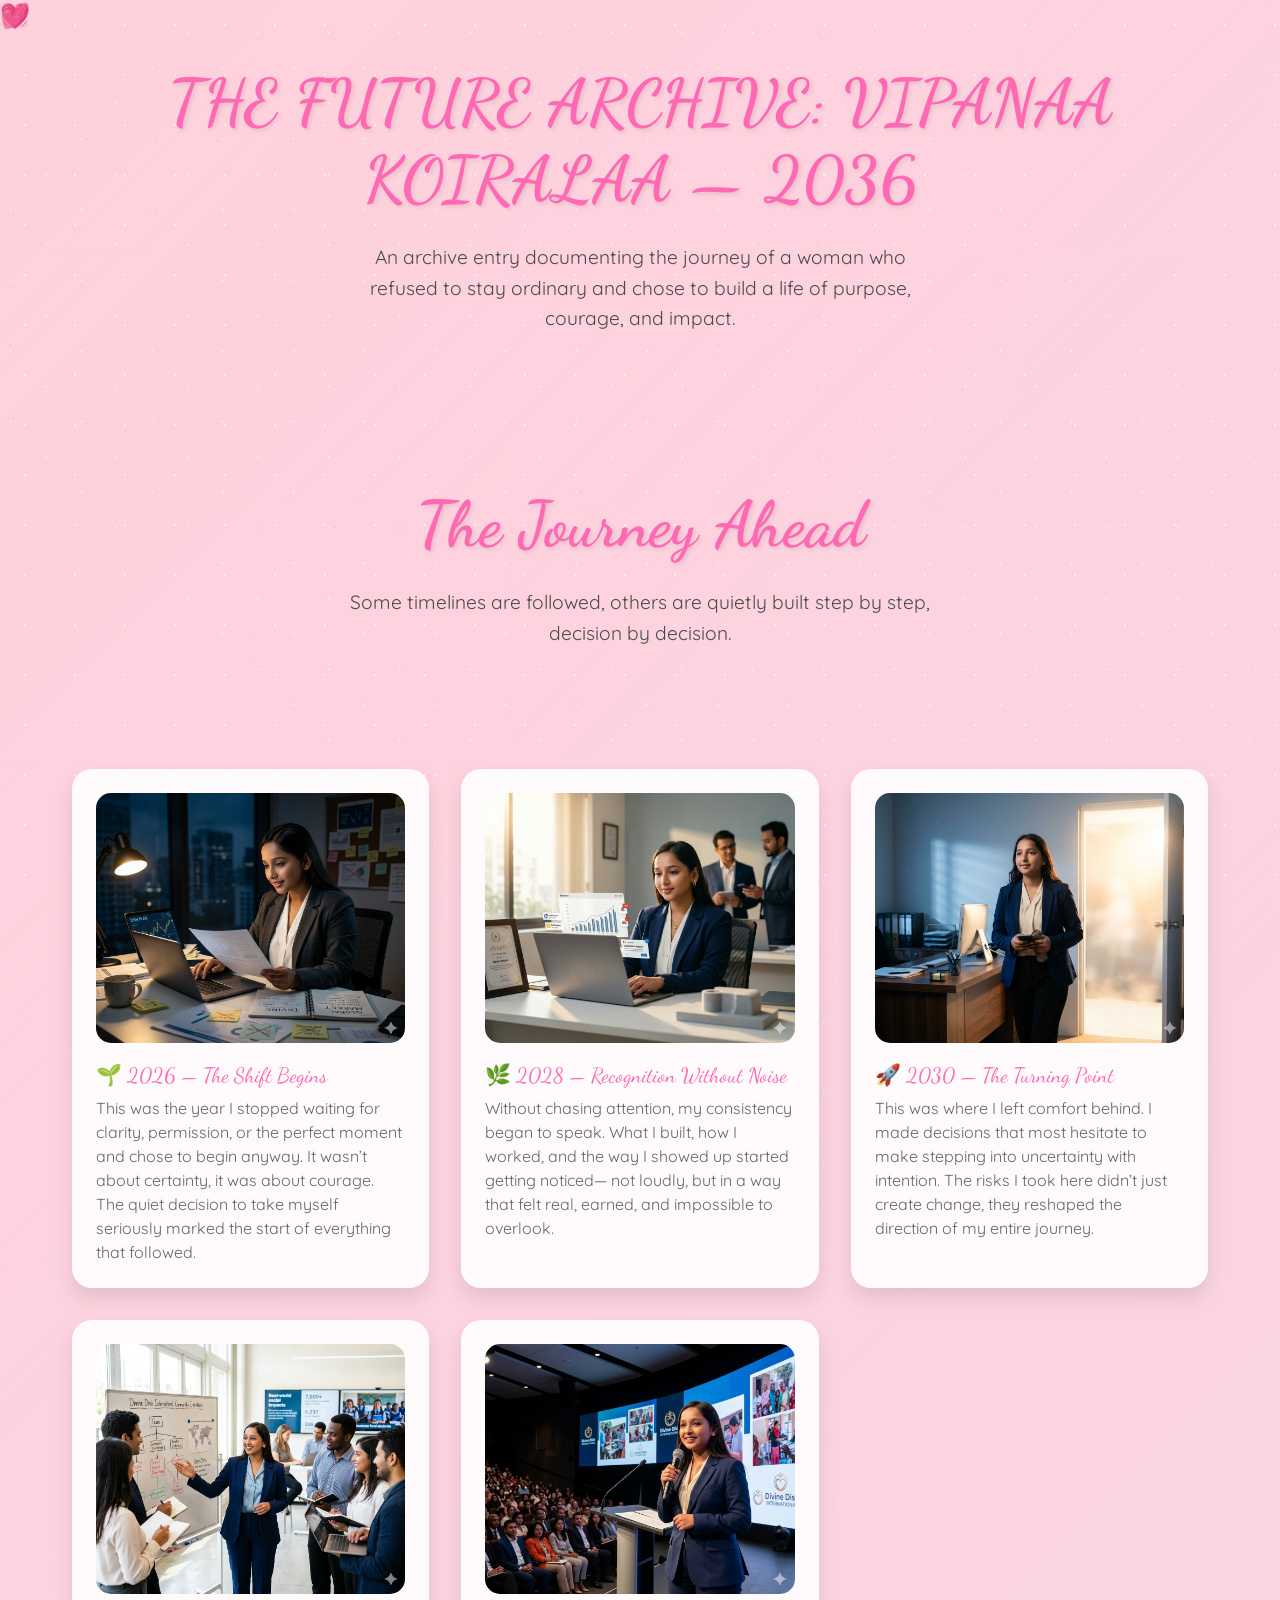
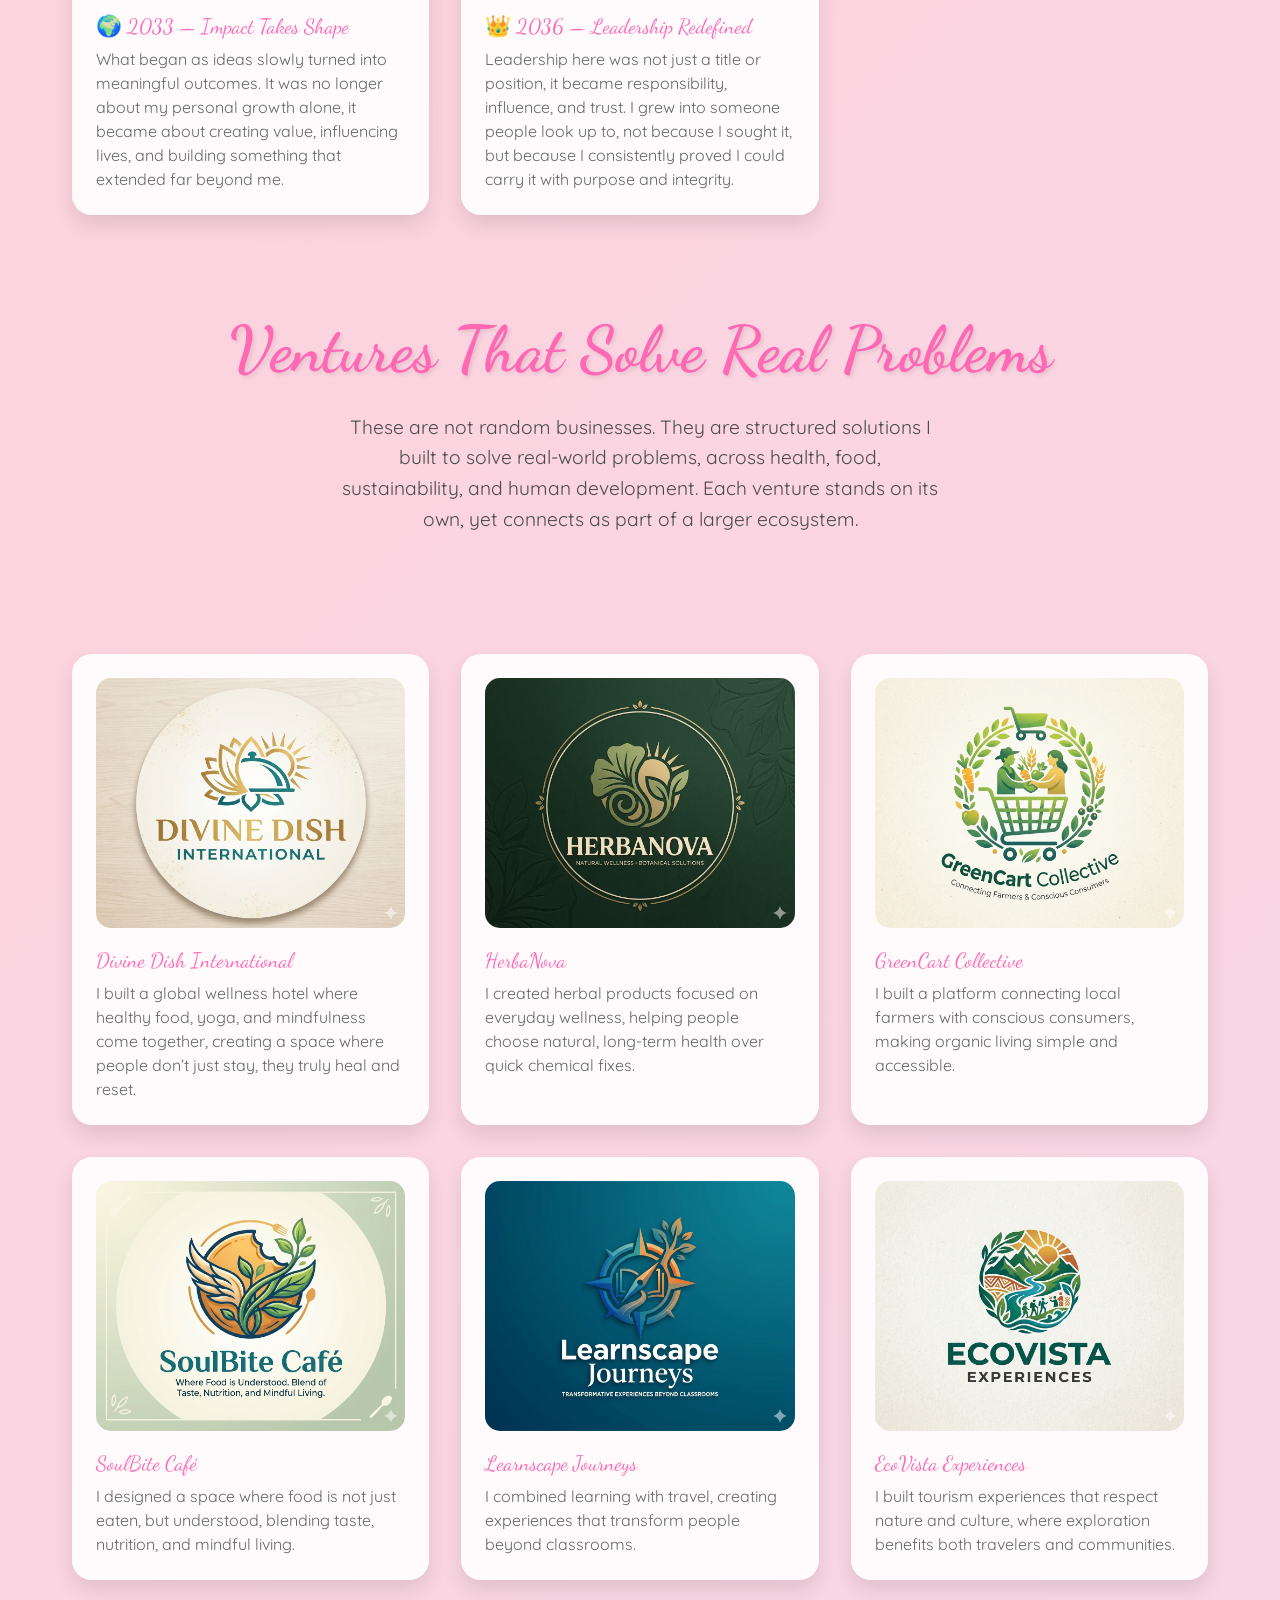
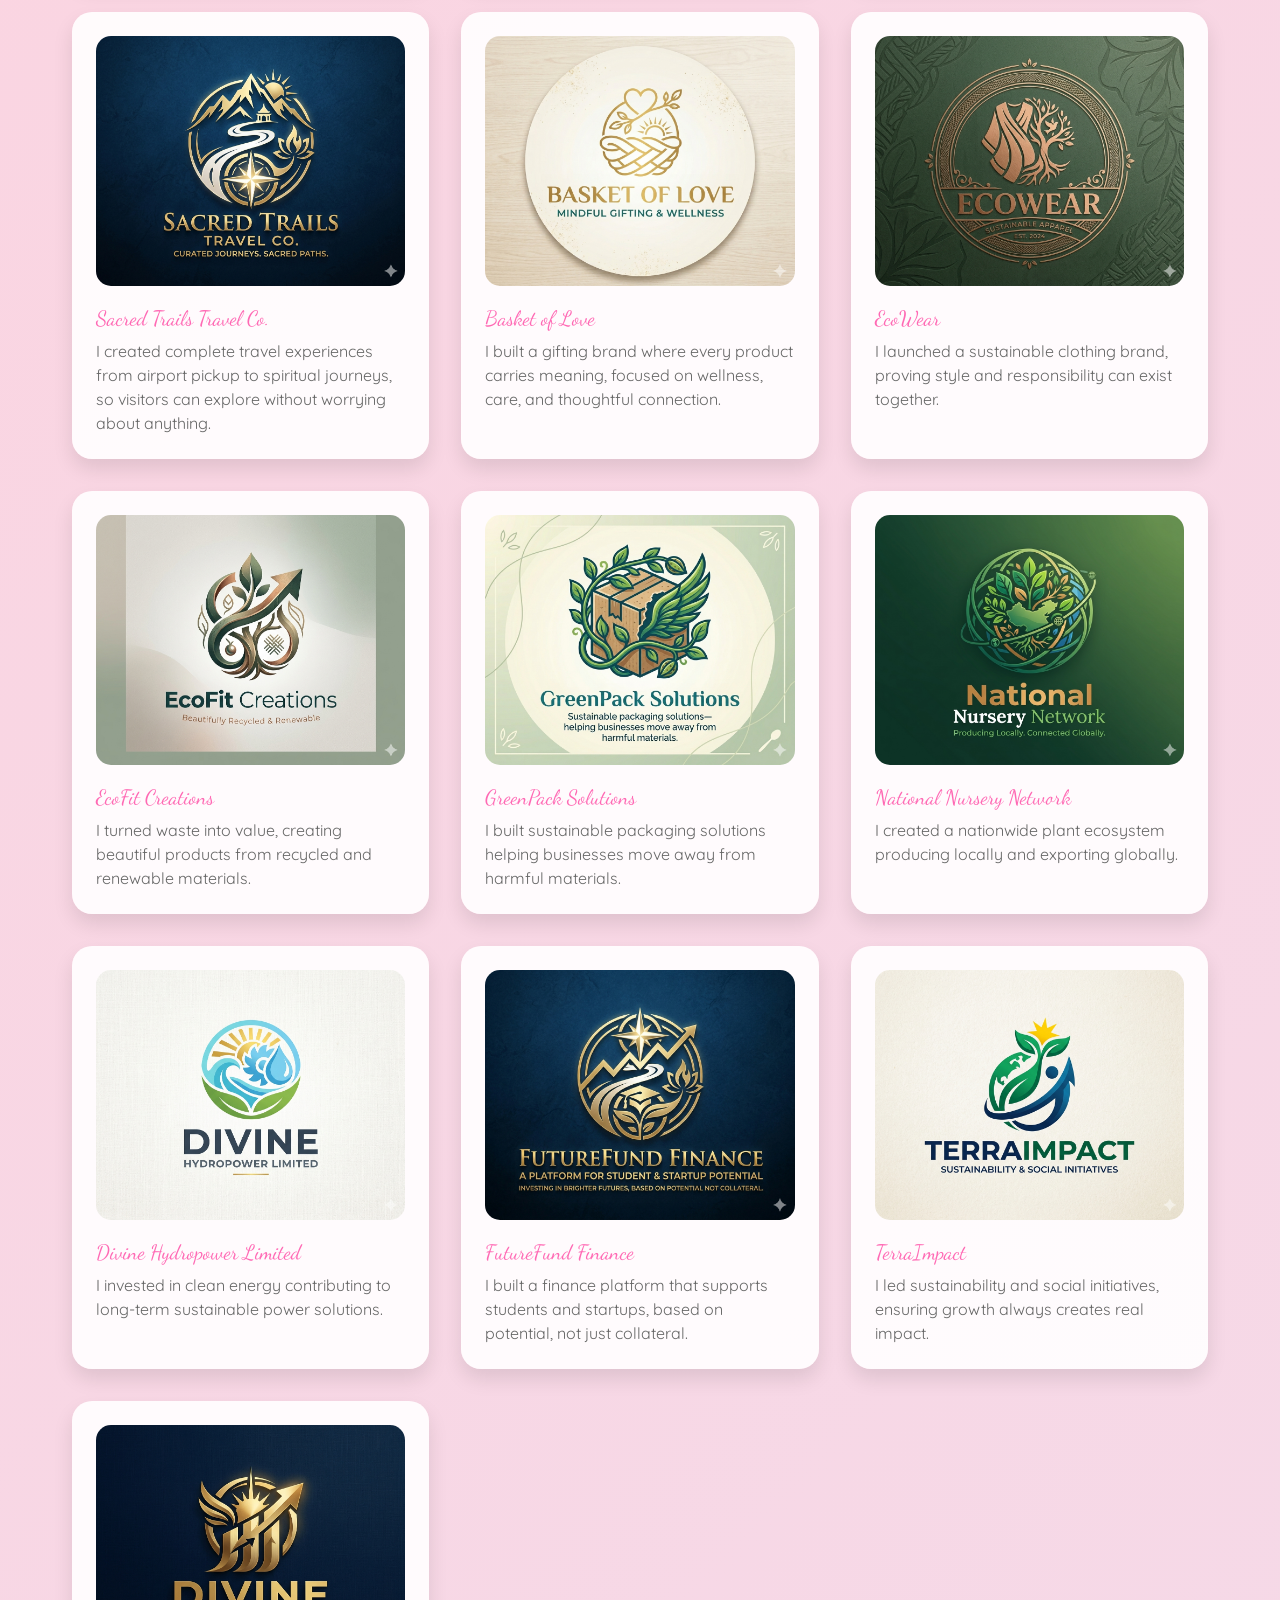
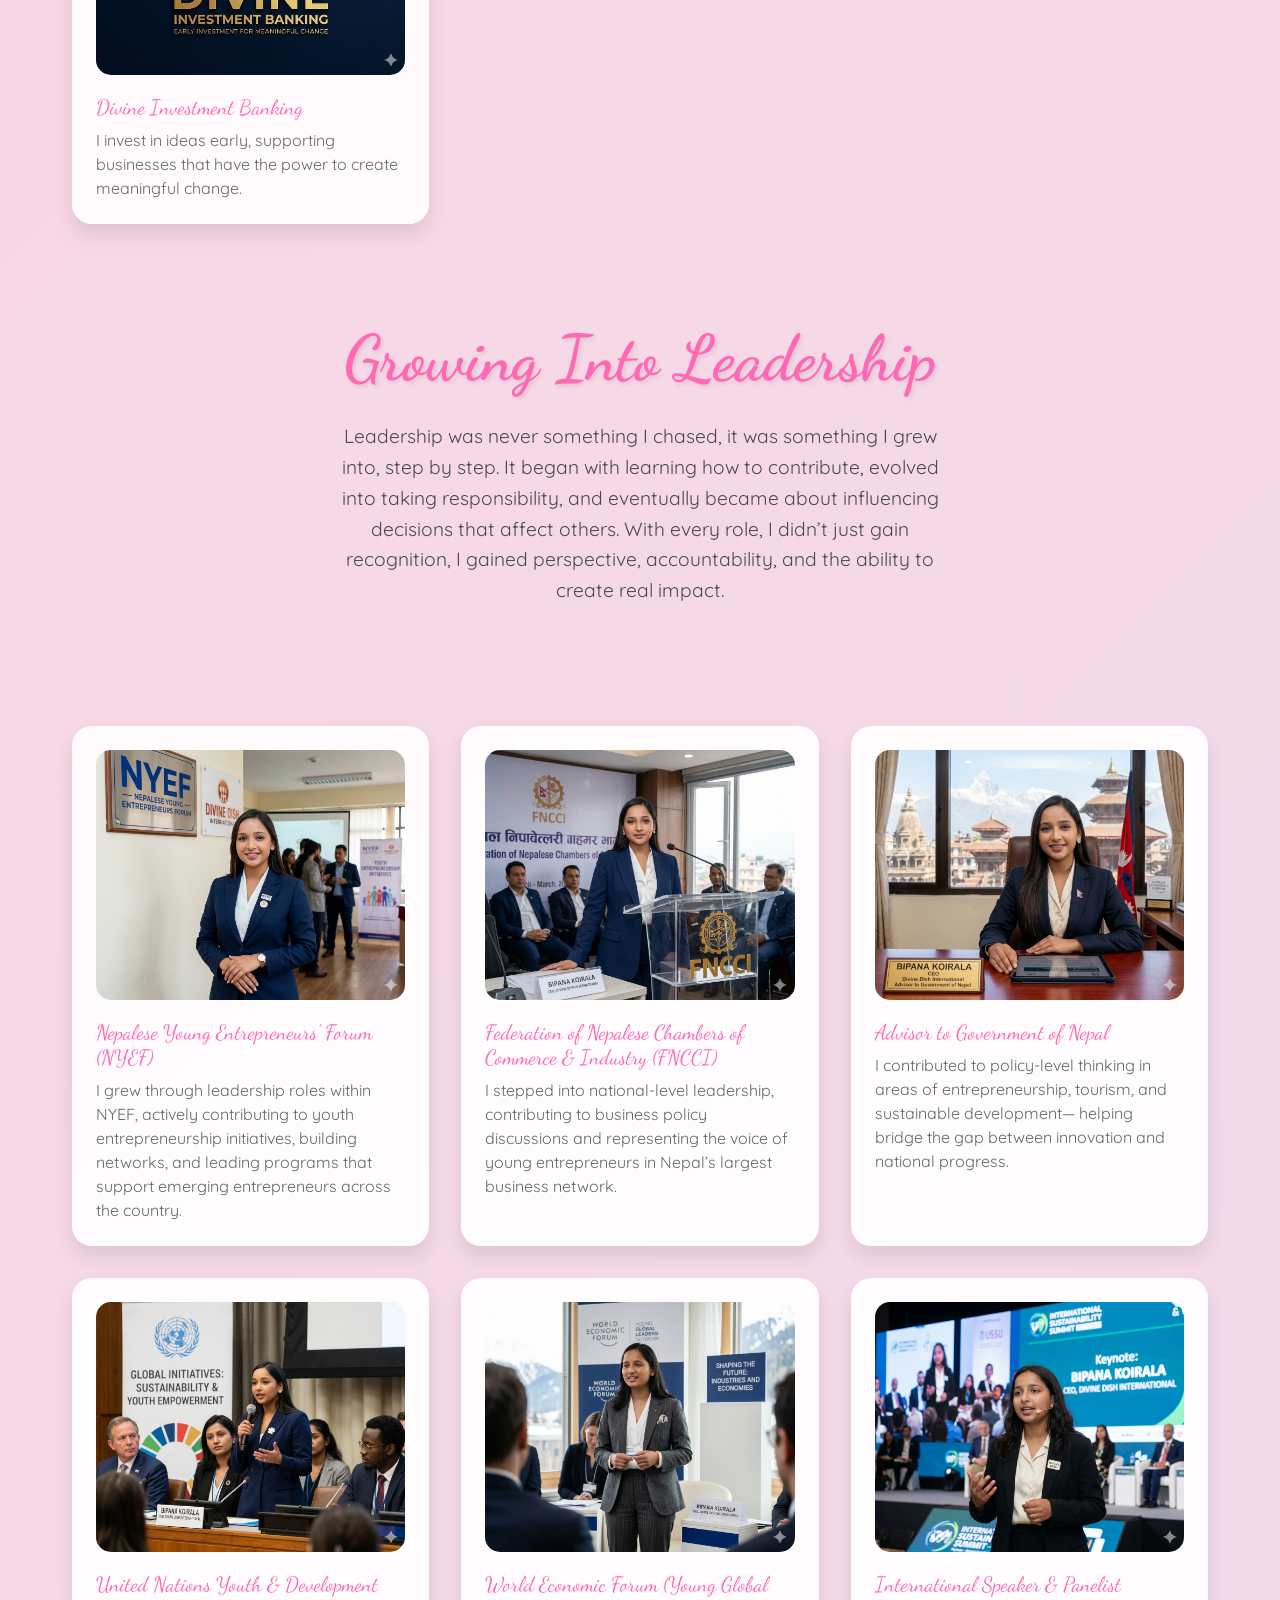
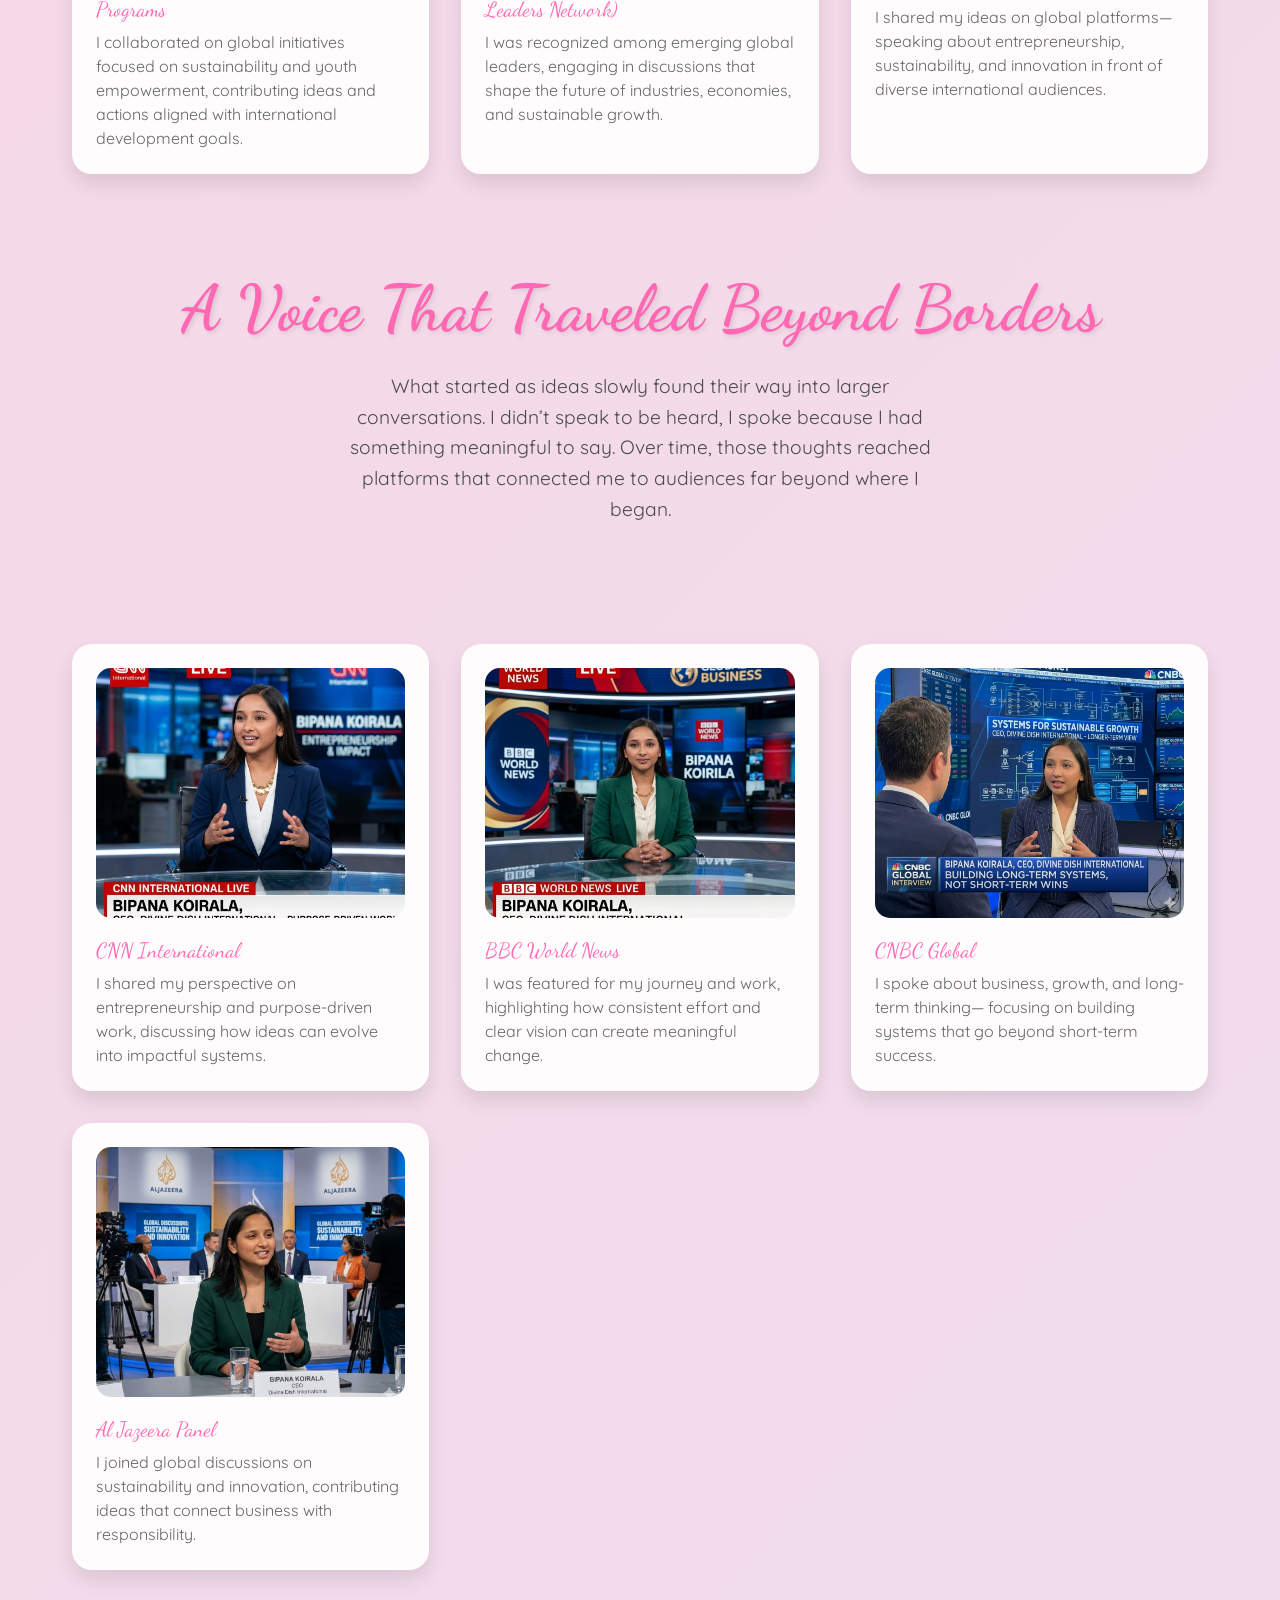
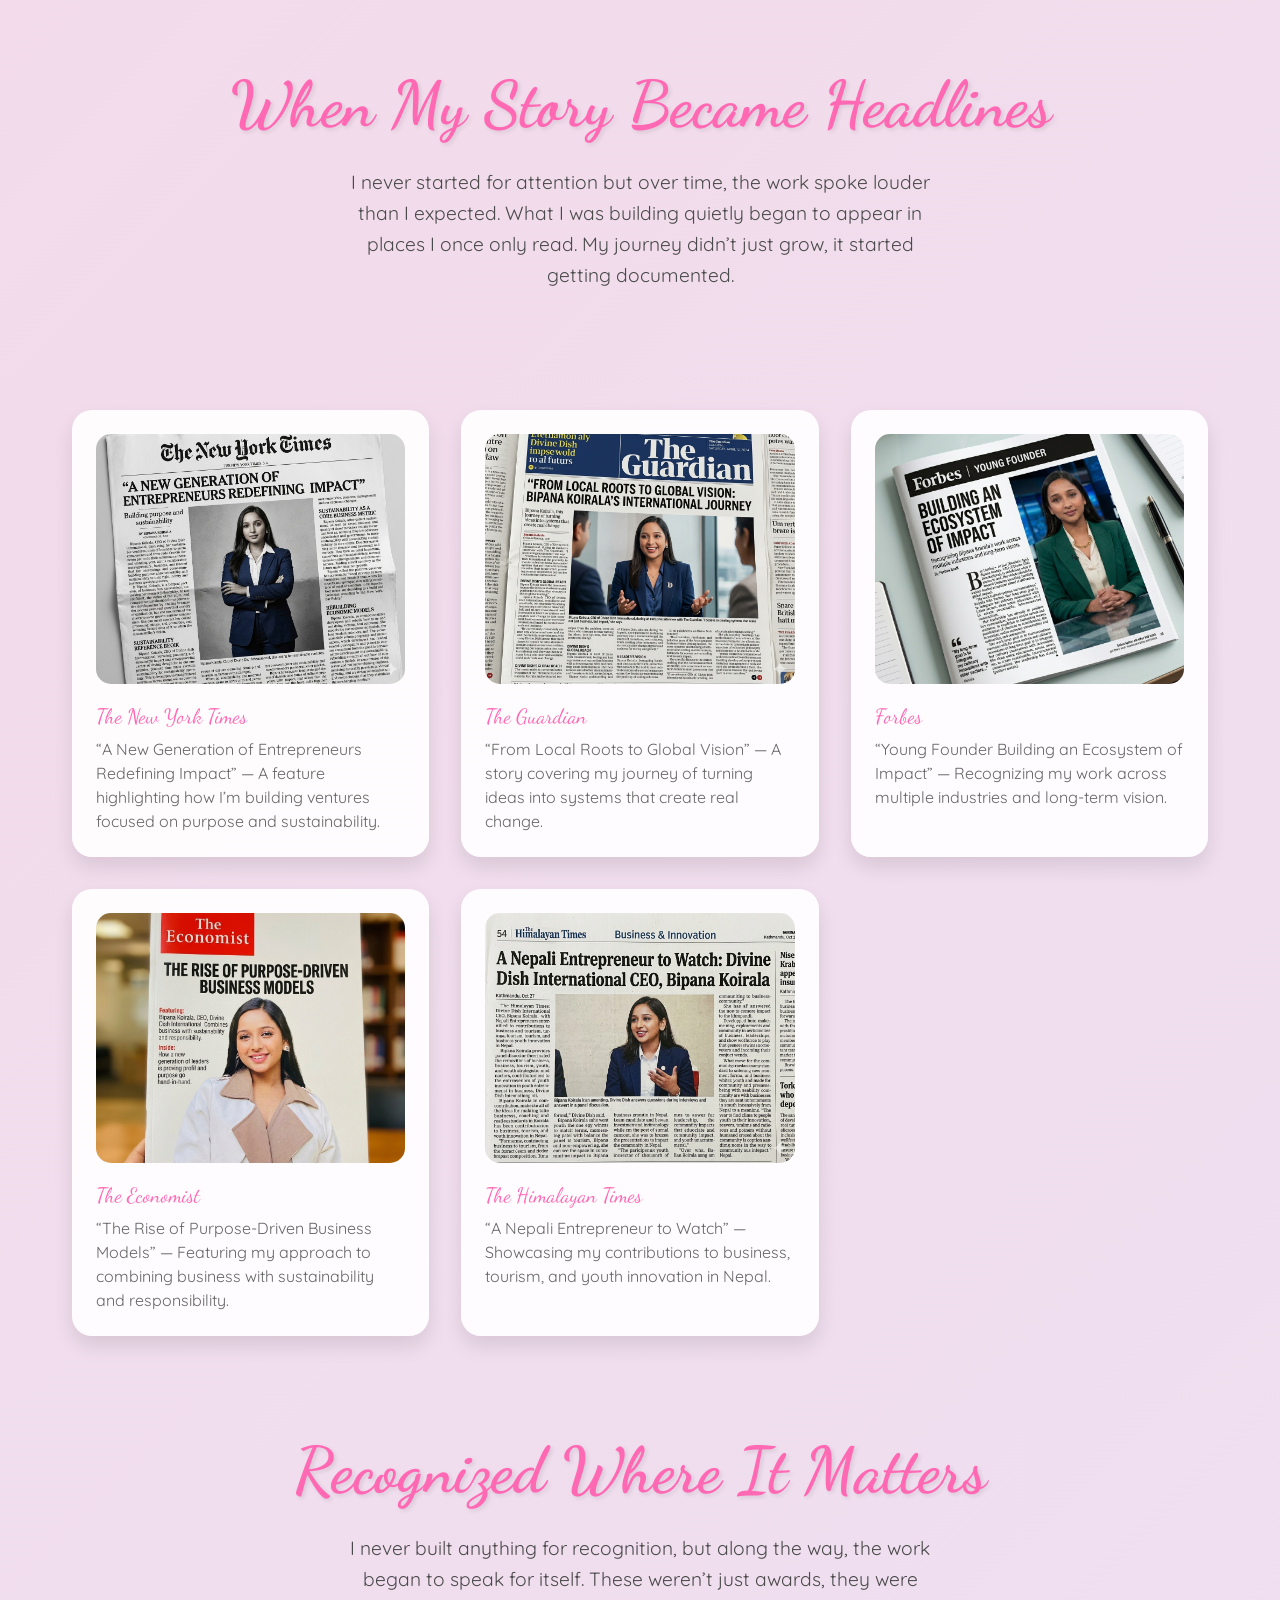
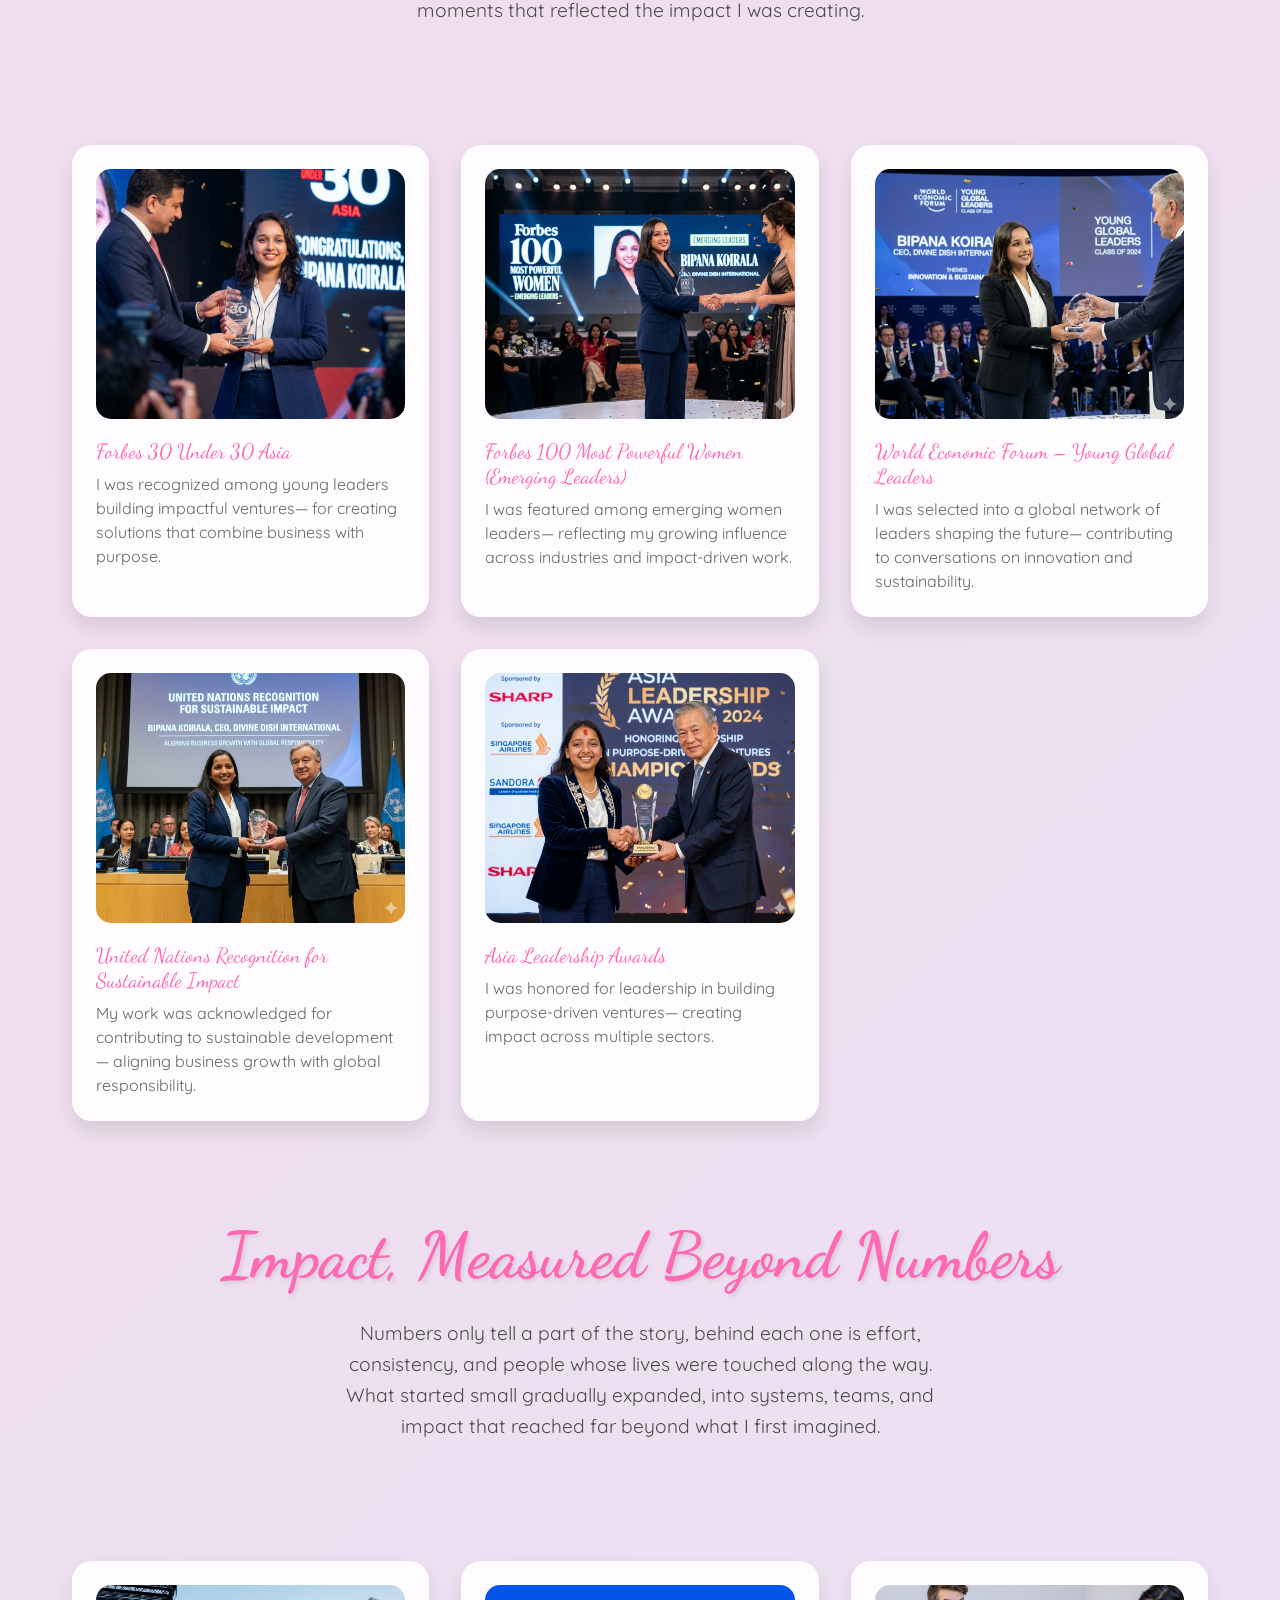
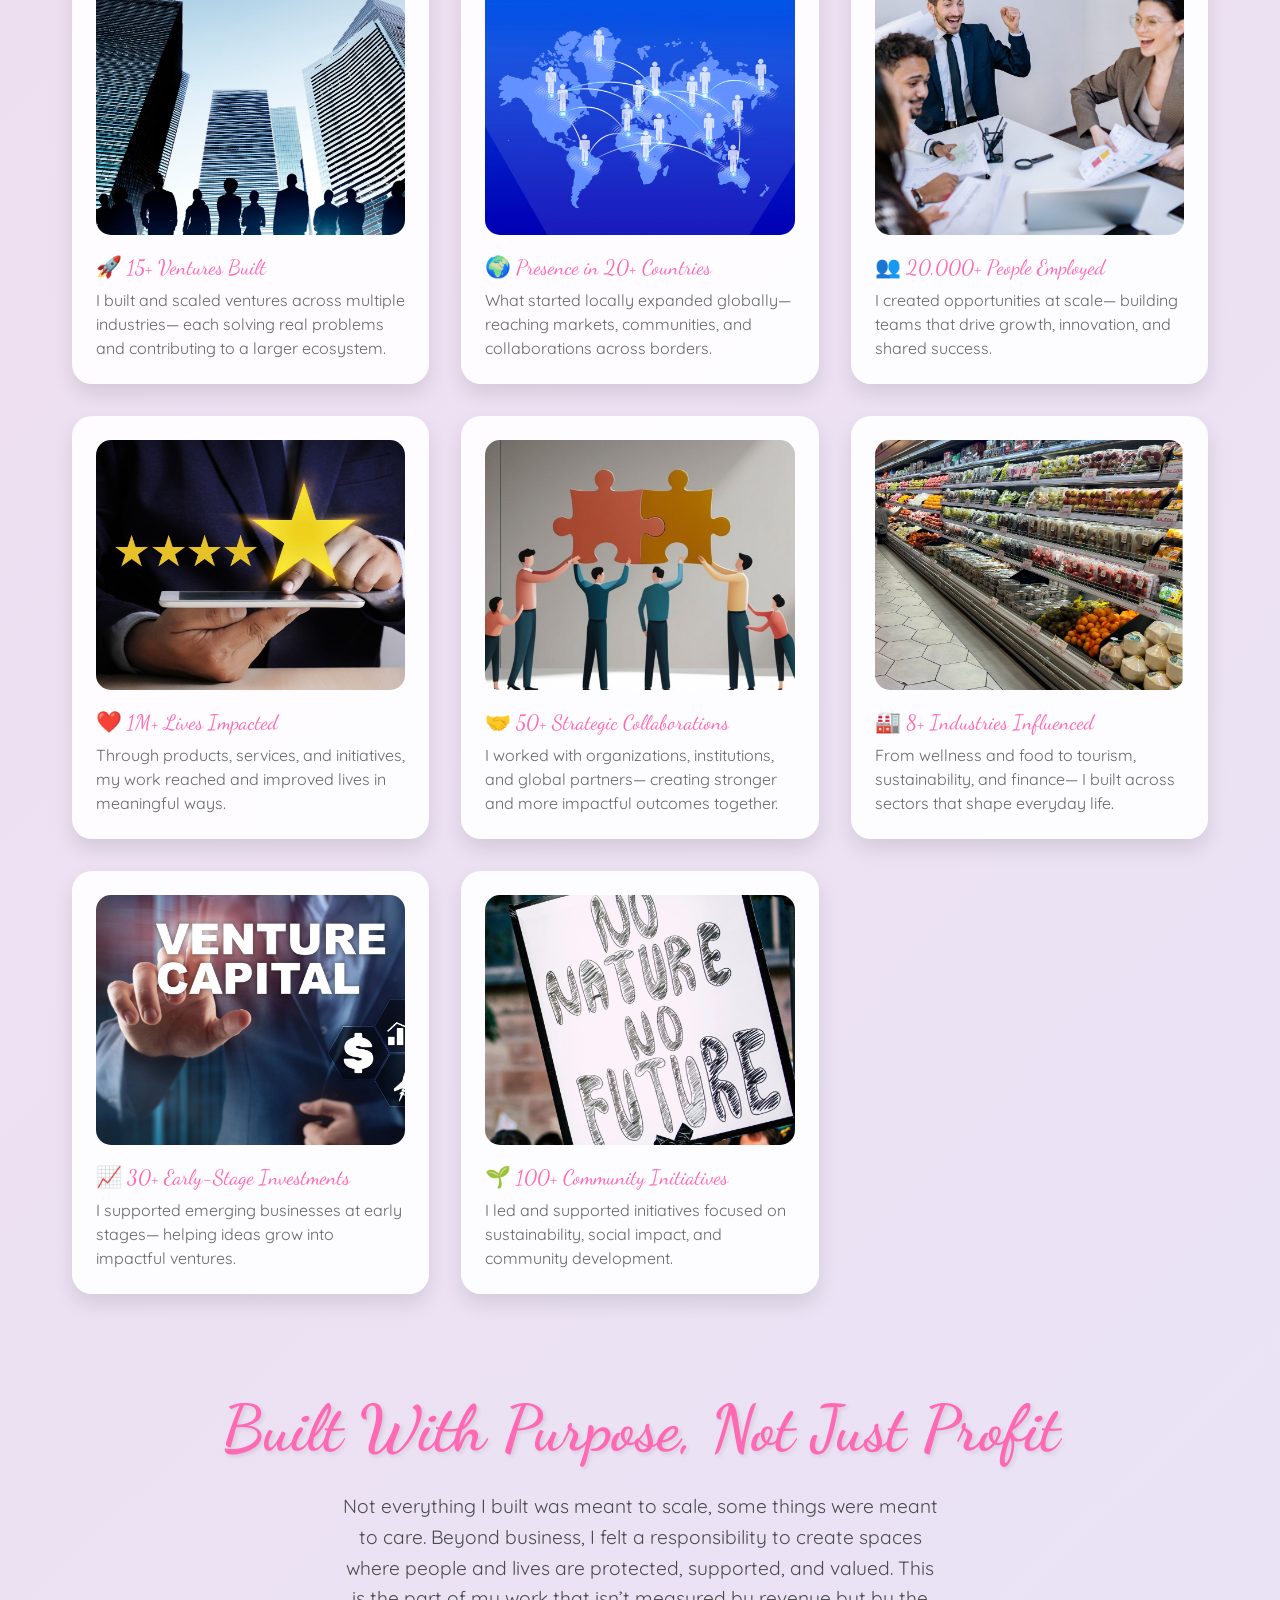
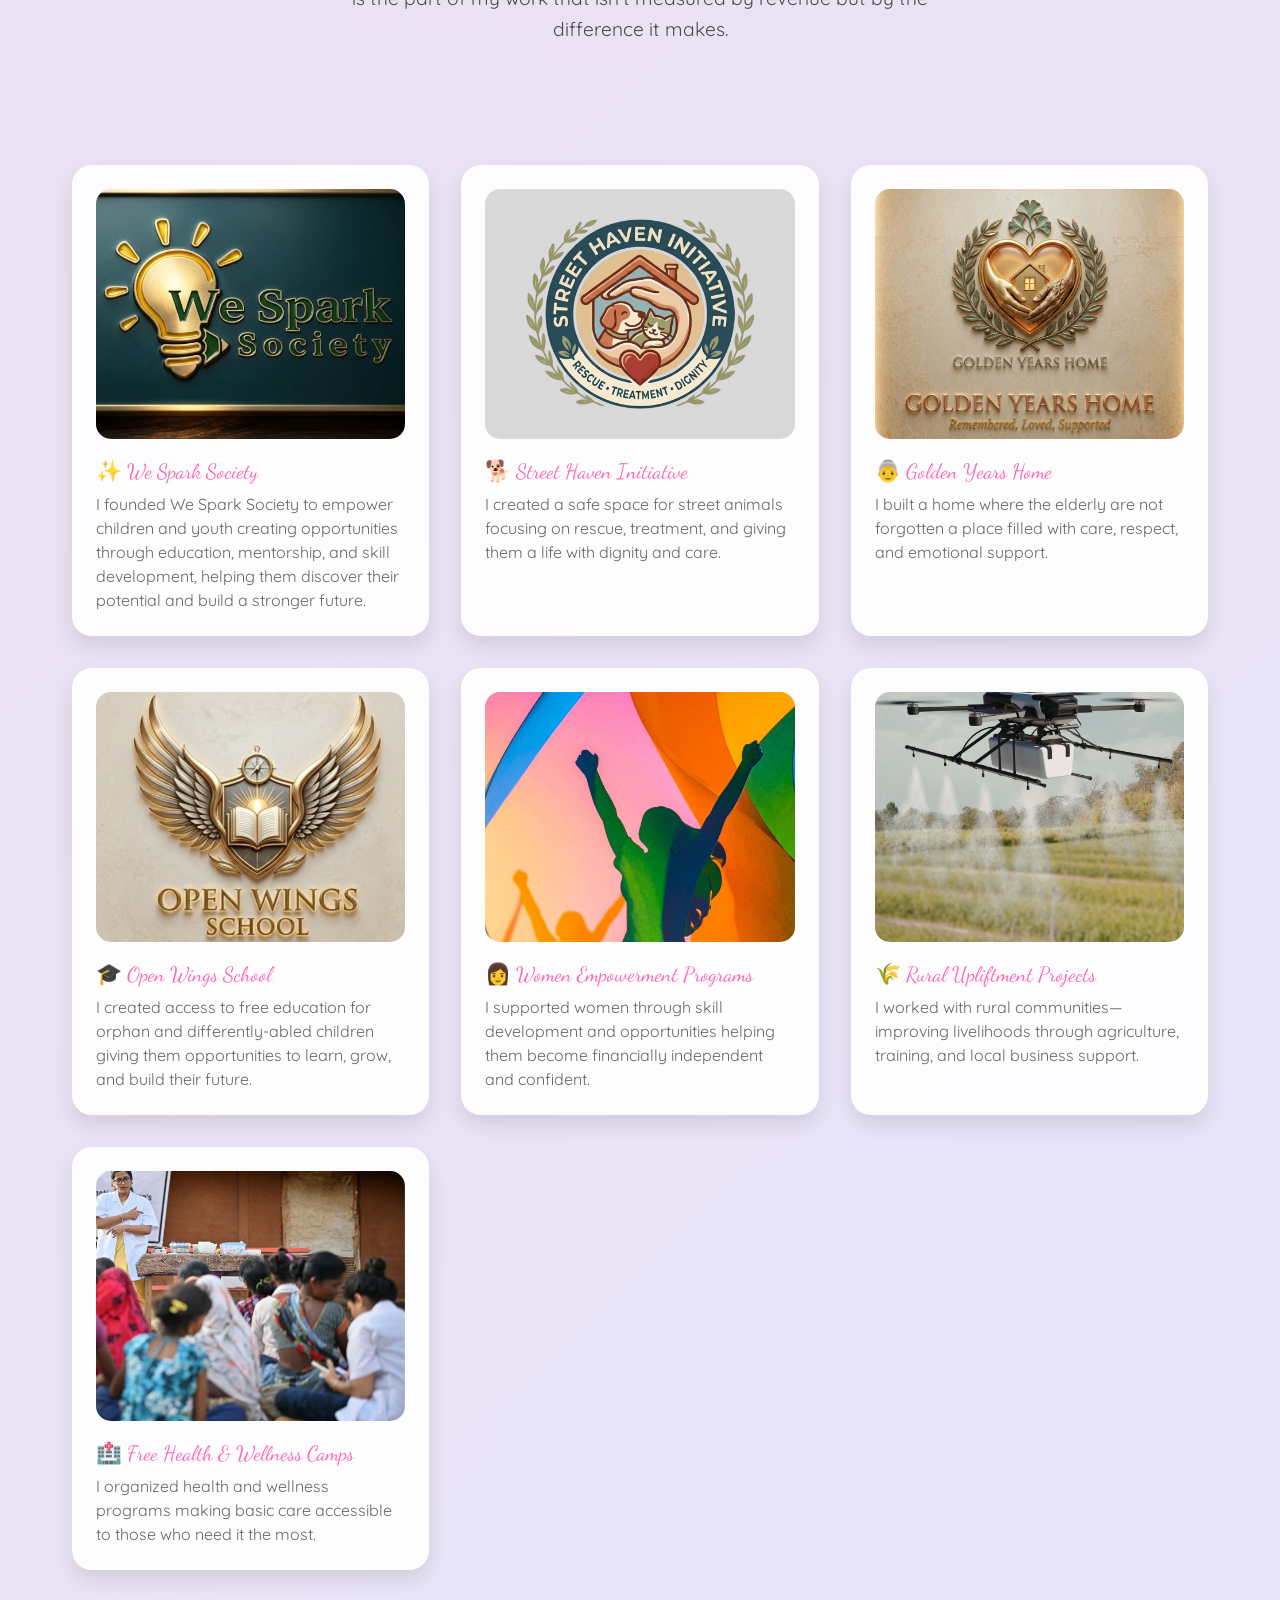
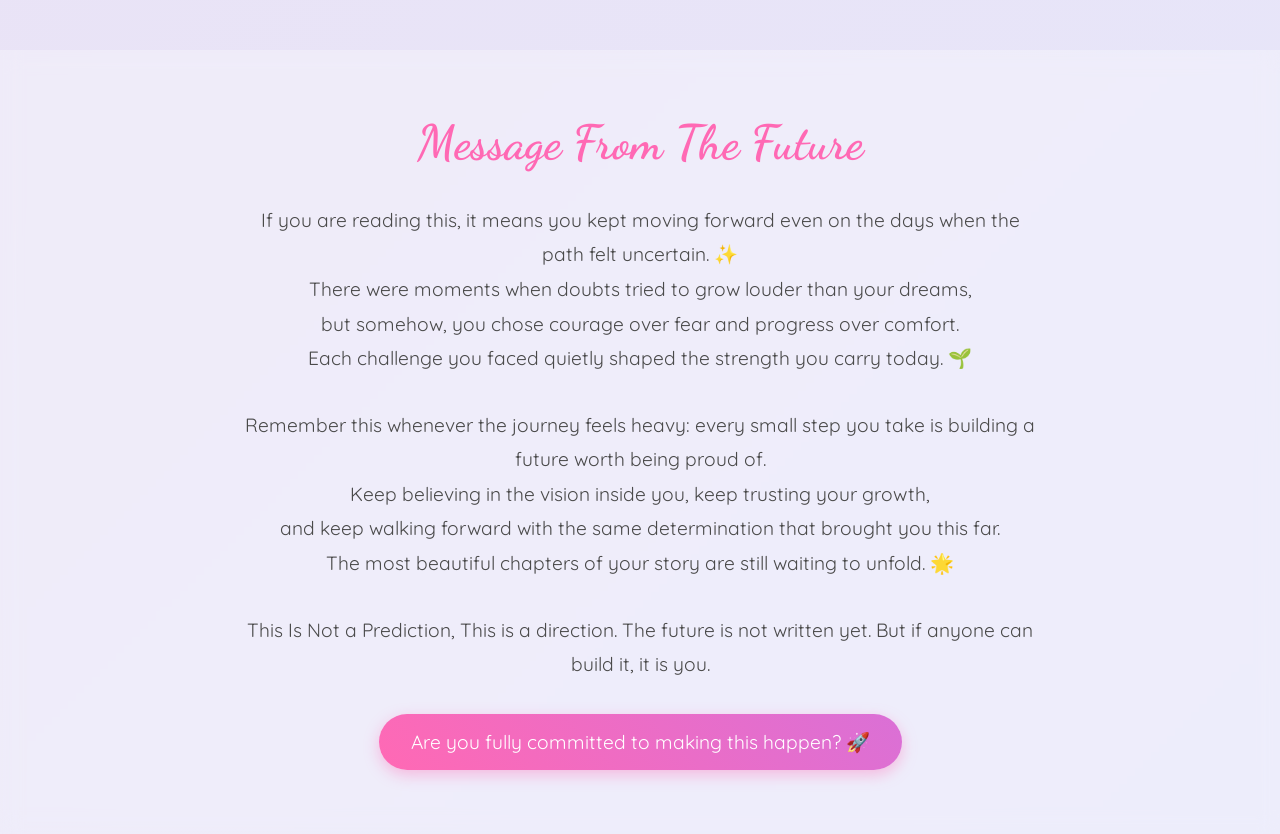
==== future.html @ 4fe8202c "Add files via upload" ====
<!DOCTYPE html>
<html lang="en">

<head>
    <meta charset="UTF-8">
    <meta name="viewport" content="width=device-width, initial-scale=1.0">
    <title>Our Beautiful Memories ✨</title>
    <style>
        @import url('https://fonts.googleapis.com/css2?family=Dancing+Script:wght@700&family=Quicksand:wght@300;400;500;600&display=swap');

        * {
            margin: 0;
            padding: 0;
            box-sizing: border-box;
        }

        body {
            min-height: 100vh;
            background: linear-gradient(135deg,
                    #ffd1dc 0%,
                    #e6e6fa 25%,
                    #ffefd5 50%,
                    #e6e6fa 75%,
                    #ffd1dc 100%);
            background-size: 400% 400%;
            animation: gradientFlow 15s ease infinite;
            font-family: 'Quicksand', sans-serif;
            overflow-x: hidden;
            color: #4a4a4a;
        }

        @keyframes gradientFlow {
            0% {
                background-position: 0% 50%;
            }

            50% {
                background-position: 100% 50%;
            }

            100% {
                background-position: 0% 50%;
            }
        }

        /* Enhanced Sparkle Effect */
        .magic-sparkles {
            position: fixed;
            top: 0;
            left: 0;
            width: 100%;
            height: 100%;
            pointer-events: none;
            z-index: 1;
        }

        .sparkle {
            position: absolute;
            width: 6px;
            height: 6px;
            border-radius: 50%;
            background-color: white;
            animation: twinkle var(--duration, 4s) ease-in-out infinite;
            opacity: 0;
        }

        @keyframes twinkle {

            0%,
            100% {
                opacity: 0;
                transform: scale(0.5);
            }

            50% {
                opacity: 0.8;
                transform: scale(1);
            }
        }

        /* Generate 50 sparkles with different positions and animations */
        .magic-sparkles::before,
        .magic-sparkles::after {
            content: '';
            position: absolute;
            width: 100%;
            height: 100%;
            background-image: radial-gradient(circle, white 1px, transparent 1px);
            background-size: 50px 50px;
            animation: sparkleLayer 8s linear infinite;
            opacity: 0.5;
        }

        .magic-sparkles::after {
            animation-delay: -4s;
            transform: rotate(45deg);
        }

        @keyframes sparkleLayer {
            0% {
                transform: translateY(0);
            }

            100% {
                transform: translateY(-50px);
            }
        }

        /* Floating Hearts */
        .floating-hearts {
            position: fixed;
            width: 100%;
            height: 100%;
            pointer-events: none;
            z-index: 2;
        }

        .heart {
            position: absolute;
            font-size: 1.5rem;
            color: rgba(255, 105, 180, 0.6);
            animation: floatHeart var(--float-duration, 6s) ease-in-out infinite;
            animation-delay: var(--delay, 0s);
        }

        @keyframes floatHeart {
            0% {
                transform: translate(0, 100vh) rotate(0deg);
            }

            100% {
                transform: translate(var(--translate-x, 0), -100vh) rotate(360deg);
            }
        }

        /* Welcome Section */
        .welcome {
            text-align: center;
            padding: 4rem 2rem;
            position: relative;
            z-index: 3;
        }

        .welcome h1 {
            font-family: 'Dancing Script', cursive;
            font-size: 4rem;
            color: #ff69b4;
            text-shadow: 2px 2px 4px rgba(0, 0, 0, 0.1);
            animation: fadeInScale 2s ease;
        }

        .welcome p {
            font-size: 1.2rem;
            max-width: 600px;
            margin: 1.5rem auto;
            line-height: 1.6;
            animation: fadeIn 2s ease 0.5s both;
        }

        /* Enhanced Memory Cards */
        .memory-container {
            max-width: 1200px;
            margin: 0 auto;
            padding: 2rem;
            display: grid;
            grid-template-columns: repeat(auto-fit, minmax(300px, 1fr));
            gap: 2rem;
            z-index: 3;
            position: relative;
        }

        .memory-card {
            background: rgba(255, 255, 255, 0.9);
            border-radius: 20px;
            padding: 1.5rem;
            box-shadow: 0 10px 20px rgba(0, 0, 0, 0.1);
            transition: all 0.5s cubic-bezier(0.4, 0, 0.2, 1);
            position: relative;
            overflow: hidden;
        }

        .memory-card:hover {
            transform: translateY(-10px) scale(1.02);
            box-shadow: 0 15px 30px rgba(0, 0, 0, 0.15);
        }

        .memory-card::before {
            content: '';
            position: absolute;
            top: 0;
            left: 0;
            width: 100%;
            height: 100%;
            background: linear-gradient(45deg, transparent, rgba(255, 255, 255, 0.4), transparent);
            transform: translateX(-100%);
            transition: 0.5s;
        }

        .memory-card:hover::before {
            transform: translateX(100%);
        }

        .memory-img {
            width: 100%;
            height: 250px;
            object-fit: cover;
            border-radius: 15px;
            margin-bottom: 1rem;
            transition: transform 0.5s ease;
        }

        .memory-card:hover .memory-img {
            transform: scale(1.05);
        }

        .memory-date {
            font-family: 'Dancing Script', cursive;
            color: #ff69b4;
            font-size: 1.3rem;
            margin-bottom: 0.5rem;
        }

        .memory-caption {
            font-size: 1rem;
            line-height: 1.5;
            color: #666;
        }

        /* Final Message Section */
        .final-message {
            text-align: center;
            padding: 4rem 2rem;
            background: rgba(255, 255, 255, 0.3);
            backdrop-filter: blur(10px);
            margin-top: 3rem;
            position: relative;
            z-index: 3;
        }

        .final-message h2 {
            font-family: 'Dancing Script', cursive;
            font-size: 3rem;
            color: #ff69b4;
            margin-bottom: 2rem;
            animation: heartbeat 2s infinite;
        }

        @keyframes heartbeat {

            0%,
            100% {
                transform: scale(1);
            }

            50% {
                transform: scale(1.1);
            }
        }

        .final-message p {
            font-size: 1.2rem;
            max-width: 800px;
            margin: 0 auto 2rem;
            line-height: 1.8;
        }

        .goodbye-btn {
            display: inline-block;
            padding: 1rem 2rem;
            font-size: 1.2rem;
            background: linear-gradient(45deg, #ff69b4, #da70d6);
            color: white;
            border: none;
            border-radius: 50px;
            cursor: pointer;
            text-decoration: none;
            transition: all 0.3s ease;
            box-shadow: 0 5px 15px rgba(255, 105, 180, 0.4);
            animation: float 3s infinite ease-in-out;
        }

        .goodbye-btn:hover {
            transform: translateY(-5px);
            box-shadow: 0 8px 20px rgba(255, 105, 180, 0.6);
        }

        @keyframes float {

            0%,
            100% {
                transform: translateY(0);
            }

            50% {
                transform: translateY(-10px);
            }
        }

        /* Animations */
        @keyframes fadeInScale {
            0% {
                opacity: 0;
                transform: scale(0.8);
            }

            100% {
                opacity: 1;
                transform: scale(1);
            }
        }

        @keyframes fadeIn {
            0% {
                opacity: 0;
            }

            100% {
                opacity: 1;
            }
        }

        /* Generate Hearts */
        .js-generate-hearts {
            position: fixed;
            width: 100%;
            height: 100%;
            pointer-events: none;
            z-index: 2;
        }

        /* Custom Scrollbar */
        ::-webkit-scrollbar {
            width: 12px;
        }

        ::-webkit-scrollbar-track {
            background: rgba(255, 255, 255, 0.4);
        }

        ::-webkit-scrollbar-thumb {
            background: linear-gradient(45deg, #ff69b4, #da70d6);
            border-radius: 6px;
        }

        /* Responsive Design */
        @media (max-width: 768px) {
            .welcome h1 {
                font-size: 3rem;
            }

            .memory-container {
                grid-template-columns: 1fr;
            }

            .final-message h2 {
                font-size: 2.5rem;
            }
        }
    </style>
</head>

<body>
    <div class="magic-sparkles"></div>
    <div class="floating-hearts">
        <!-- Hearts will be generated via CSS -->
        <div class="heart" style="--float-duration: 6s; --delay: 0s; --translate-x: 20px;">💝</div>
        <div class="heart" style="--float-duration: 8s; --delay: 1s; --translate-x: -30px;">💖</div>
        <div class="heart" style="--float-duration: 7s; --delay: 2s; --translate-x: 40px;">💗</div>
        <div class="heart" style="--float-duration: 9s; --delay: 3s; --translate-x: -20px;">💓</div>
        <div class="heart" style="--float-duration: 5s; --delay: 4s; --translate-x: 30px;">💕</div>
    </div>

    <section class="welcome">
        <h1>THE FUTURE ARCHIVE: VIPANAA KOIRALAA — 2036</h1>
        <p>An archive entry documenting the journey of a woman who refused to stay ordinary and chose to build a life of purpose, courage, and impact.</p>
    </section>

    <section class="welcome">
        <h1>The Journey Ahead</h1>
        <p>Some timelines are followed, others are quietly built step by step, decision by decision.</p>
    </section>

    <div class="memory-container">
        <div class="memory-card">
            <img src="./d11.png" alt="2026 Shift Begins" class="memory-img">
            <div class="memory-date">🌱 2026 — The Shift Begins</div>
            <div class="memory-caption">
                This was the year I stopped waiting for clarity, permission, or the perfect moment
                and chose to begin anyway. It wasn’t about certainty, it was about courage.
                The quiet decision to take myself seriously marked the start of everything that followed.
            </div>
        </div>

        <div class="memory-card">
            <img src="./d12.png" alt="2028 Recognition" class="memory-img">
            <div class="memory-date">🌿 2028 — Recognition Without Noise</div>
            <div class="memory-caption">
                Without chasing attention, my consistency began to speak. 
                What I built, how I worked, and the way I showed up started getting noticed—
                not loudly, but in a way that felt real, earned, and impossible to overlook.
            </div>
        </div>

        <div class="memory-card">
            <img src="./d13.png" alt="2030 Turning Point" class="memory-img">
            <div class="memory-date">🚀 2030 — The Turning Point</div>
            <div class="memory-caption">
                This was where I left comfort behind. I made decisions that most hesitate to make
                stepping into uncertainty with intention. The risks I took here didn’t just create change,
                they reshaped the direction of my entire journey.
            </div>
        </div>

        <div class="memory-card">
            <img src="./d14.png" alt="2033 Impact" class="memory-img">
            <div class="memory-date">🌍 2033 — Impact Takes Shape</div>
            <div class="memory-caption">
                What began as ideas slowly turned into meaningful outcomes. 
                It was no longer about my personal growth alone, it became about creating value,
                influencing lives, and building something that extended far beyond me.
            </div>
        </div>

        <div class="memory-card">
            <img src="./d15.png" alt="2036 Leadership" class="memory-img">
            <div class="memory-date">👑 2036 — Leadership Redefined</div>
            <div class="memory-caption">
                Leadership here was not just a title or position, it became responsibility, influence, and trust.
                I grew into someone people look up to, not because I sought it,
                but because I consistently proved I could carry it with purpose and integrity.
            </div>
        </div> 
    </div>   

    <section class="welcome">
        <h1>Ventures That Solve Real Problems</h1>
        <p>  These are not random businesses.  
        They are structured solutions I built to solve real-world problems,
        across health, food, sustainability, and human development.  
        Each venture stands on its own, yet connects as part of a larger ecosystem.</p>
    </section>

    <div class="memory-container">
        <div class="memory-card">
            <img src="./d21.png" alt="Divine Dish International" class="memory-img">
            <div class="memory-date"> Divine Dish International</div>
            <div class="memory-caption">
                I built a global wellness hotel where healthy food, yoga, and mindfulness come together,
                creating a space where people don’t just stay, they truly heal and reset.
            </div>
        </div>

        <div class="memory-card">
            <img src="./d22.png" alt="HerbaNova" class="memory-img">
            <div class="memory-date"> HerbaNova</div>
            <div class="memory-caption">
                I created herbal products focused on everyday wellness,
                helping people choose natural, long-term health over quick chemical fixes.
            </div>
        </div>

        <div class="memory-card">
            <img src="./d23.png" alt="GreenCart Collective" class="memory-img">
            <div class="memory-date">GreenCart Collective</div>
            <div class="memory-caption">
                I built a platform connecting local farmers with conscious consumers,
                making organic living simple and accessible.
            </div>
        </div>

        <div class="memory-card">
            <img src="./d24.png" alt="SoulBite Café" class="memory-img">
            <div class="memory-date"> SoulBite Café</div>
            <div class="memory-caption">
                I designed a space where food is not just eaten, but understood,
                blending taste, nutrition, and mindful living.
            </div>
        </div>

        <div class="memory-card">
            <img src="./d25.png" alt="Learnscape Journeys" class="memory-img">
            <div class="memory-date"> Learnscape Journeys</div>
            <div class="memory-caption">
                I combined learning with travel,
                creating experiences that transform people beyond classrooms.
            </div>
        </div>

        <div class="memory-card">
            <img src="./d26.png" alt="EcoVista Experiences" class="memory-img">
            <div class="memory-date"> EcoVista Experiences</div>
            <div class="memory-caption">
                I built tourism experiences that respect nature and culture,
                where exploration benefits both travelers and communities.
            </div>
        </div>

        <div class="memory-card">
            <img src="./d27.png" alt="Sacred Trails Travel" class="memory-img">
            <div class="memory-date"> Sacred Trails Travel Co.</div>
            <div class="memory-caption">
                I created complete travel experiences from airport pickup to spiritual journeys,
                so visitors can explore without worrying about anything.
            </div>
        </div>

        <div class="memory-card">
            <img src="./d28.png" alt="Basket of Love" class="memory-img">
            <div class="memory-date"> Basket of Love</div>
            <div class="memory-caption">
                I built a gifting brand where every product carries meaning,
                focused on wellness, care, and thoughtful connection.
            </div>
        </div>

        <div class="memory-card">
            <img src="./d29.png" alt="EcoWear" class="memory-img">
            <div class="memory-date"> EcoWear</div>
            <div class="memory-caption">
                I launched a sustainable clothing brand,
                proving style and responsibility can exist together.
            </div>
        </div>

        <div class="memory-card">
            <img src="./d30.png" alt="EcoFit Creations" class="memory-img">
            <div class="memory-date"> EcoFit Creations</div>
            <div class="memory-caption">
                I turned waste into value,
                creating beautiful products from recycled and renewable materials.
            </div>
        </div>

        <div class="memory-card">
            <img src="./d31.png" alt="GreenPack Solutions" class="memory-img">
            <div class="memory-date"> GreenPack Solutions</div>
            <div class="memory-caption">
                I built sustainable packaging solutions
                helping businesses move away from harmful materials.
            </div>
        </div>

        <div class="memory-card">
            <img src="./d32.png" alt="Nursery Network" class="memory-img">
            <div class="memory-date"> National Nursery Network</div>
            <div class="memory-caption">
                I created a nationwide plant ecosystem
                producing locally and exporting globally.
            </div>
        </div>

        <div class="memory-card">
            <img src="./d33.png" alt="Hydropower" class="memory-img">
            <div class="memory-date"> Divine Hydropower Limited</div>
            <div class="memory-caption">
                I invested in clean energy
                contributing to long-term sustainable power solutions.
            </div>
        </div>

        <div class="memory-card">
            <img src="./d34.png" alt="Finance Company" class="memory-img">
            <div class="memory-date"> FutureFund Finance</div>
            <div class="memory-caption">
                I built a finance platform that supports students and startups,
                based on potential, not just collateral.
            </div>
        </div>

        <div class="memory-card">
            <img src="./d35.png" alt="TerraImpact" class="memory-img">
            <div class="memory-date"> TerraImpact</div>
            <div class="memory-caption">
                I led sustainability and social initiatives,
                ensuring growth always creates real impact.
            </div>
        </div>

        <div class="memory-card">
            <img src="./d36.png" alt="Investments" class="memory-img">
            <div class="memory-date"> Divine Investment Banking</div>
            <div class="memory-caption">
                I invest in ideas early,
                supporting businesses that have the power to create meaningful change.
            </div>
        </div>          
    </div>

    <section class="welcome">
        <h1>Growing Into Leadership</h1>
        <p>Leadership was never something I chased, it was something I grew into, step by step. It began with learning how to contribute, evolved into taking responsibility, and eventually became about influencing decisions that affect others. With every role, I didn’t just gain recognition, I gained perspective, accountability, and the ability to create real impact.</p>
    </section>

    <div class="memory-container">
        <div class="memory-card">
            <img src="./d41.png" alt="NYEF Leadership" class="memory-img">
            <div class="memory-date"> Nepalese Young Entrepreneurs' Forum (NYEF)</div>
            <div class="memory-caption">
                I grew through leadership roles within NYEF, actively contributing to youth entrepreneurship initiatives,
                building networks, and leading programs that support emerging entrepreneurs across the country.
            </div>
        </div>

        <div class="memory-card">
            <img src="./d42.png" alt="FNCCI Leadership" class="memory-img">
            <div class="memory-date"> Federation of Nepalese Chambers of Commerce & Industry (FNCCI)</div>
            <div class="memory-caption">
                I stepped into national-level leadership, contributing to business policy discussions and representing
                the voice of young entrepreneurs in Nepal’s largest business network.
            </div>
        </div>

        <div class="memory-card">
            <img src="./d43.png" alt="Government Advisor" class="memory-img">
            <div class="memory-date"> Advisor to Government of Nepal</div>
            <div class="memory-caption">
                I contributed to policy-level thinking in areas of entrepreneurship, tourism, and sustainable development—
                helping bridge the gap between innovation and national progress.
            </div>
        </div>

        <div class="memory-card">
            <img src="./d44.png" alt="UN Collaboration" class="memory-img">
            <div class="memory-date"> United Nations Youth & Development Programs</div>
            <div class="memory-caption">
                I collaborated on global initiatives focused on sustainability and youth empowerment,
                contributing ideas and actions aligned with international development goals.
            </div>
        </div>

        <div class="memory-card">
            <img src="./d45.png" alt="WEF Recognition" class="memory-img">
            <div class="memory-date"> World Economic Forum (Young Global Leaders Network)</div>
            <div class="memory-caption">
                I was recognized among emerging global leaders, engaging in discussions that shape
                the future of industries, economies, and sustainable growth.
            </div>
        </div>

        <div class="memory-card">
            <img src="./d46.png" alt="Global Speaker" class="memory-img">
            <div class="memory-date">International Speaker & Panelist</div>
            <div class="memory-caption">
                I shared my ideas on global platforms—speaking about entrepreneurship, sustainability,
                and innovation in front of diverse international audiences.
            </div>
        </div>
    </div>

    <section class="welcome">
        <h1>A Voice That Traveled Beyond Borders</h1>
        <p>What started as ideas slowly found their way into larger conversations. I didn’t speak to be heard, I spoke because I had something meaningful to say. Over time, those thoughts reached platforms that connected me to audiences far beyond where I began.</p>
    </section>

    <div class="memory-container">
        <div class="memory-card">
            <img src="./d51.png" alt="CNN Interview" class="memory-img">
            <div class="memory-date"> CNN International</div>
            <div class="memory-caption">
                I shared my perspective on entrepreneurship and purpose-driven work,
                discussing how ideas can evolve into impactful systems.
            </div>
        </div>

        <div class="memory-card">
            <img src="./d52.png" alt="BBC Feature" class="memory-img">
            <div class="memory-date"> BBC World News</div>
            <div class="memory-caption">
                I was featured for my journey and work, highlighting how consistent effort
                and clear vision can create meaningful change.
            </div>
        </div>

        <div class="memory-card">
            <img src="./d53.png" alt="CNBC Talk" class="memory-img">
            <div class="memory-date"> CNBC Global</div>
            <div class="memory-caption">
                I spoke about business, growth, and long-term thinking—
                focusing on building systems that go beyond short-term success.
            </div>
        </div>

        <div class="memory-card">
            <img src="./d54.png" alt="Al Jazeera Panel" class="memory-img">
            <div class="memory-date">Al Jazeera Panel</div>
            <div class="memory-caption">
                I joined global discussions on sustainability and innovation,
                contributing ideas that connect business with responsibility.
            </div>
        </div>

     </div>


    <section class="welcome">
        <h1>When My Story Became Headlines</h1>
        <p>I never started for attention but over time, the work spoke louder than I expected. What I was building quietly began to appear in places I once only read. My journey didn’t just grow, it started getting documented.</p>
    </section>

    <div class="memory-container">
        <div class="memory-card">
            <img src="./d61.png" alt="New York Times Feature" class="memory-img">
            <div class="memory-date">The New York Times</div>
            <div class="memory-caption">
                “A New Generation of Entrepreneurs Redefining Impact”
                — A feature highlighting how I’m building ventures focused on purpose and sustainability.
            </div>
        </div>

        <div class="memory-card">
            <img src="./d62.png" alt="The Guardian Feature" class="memory-img">
            <div class="memory-date">The Guardian</div>
            <div class="memory-caption">
                “From Local Roots to Global Vision”
                — A story covering my journey of turning ideas into systems that create real change.
            </div>
        </div>

        <div class="memory-card">
            <img src="./d63.png" alt="Forbes Feature" class="memory-img">
            <div class="memory-date">Forbes</div>
            <div class="memory-caption">
                “Young Founder Building an Ecosystem of Impact”
                — Recognizing my work across multiple industries and long-term vision.
            </div>
        </div>

        <div class="memory-card">
            <img src="./d64.png" alt="The Economist Feature" class="memory-img">
            <div class="memory-date">The Economist</div>
            <div class="memory-caption">
                “The Rise of Purpose-Driven Business Models”
                — Featuring my approach to combining business with sustainability and responsibility.
            </div>
        </div>

        <div class="memory-card">
            <img src="./d65.png" alt="Himalayan Times Feature" class="memory-img">
            <div class="memory-date">The Himalayan Times</div>
            <div class="memory-caption">
                “A Nepali Entrepreneur to Watch”
                — Showcasing my contributions to business, tourism, and youth innovation in Nepal.
            </div>
        </div>
    </div>

    <section class="welcome">
        <h1>Recognized Where It Matters</h1>
        <p>I never built anything for recognition, but along the way, the work began to speak for itself. These weren’t just awards, they were moments that reflected the impact I was creating.</p>
    </section>

    <div class="memory-container">
        <div class="memory-card">
            <img src="./d71.png" alt="Forbes 30 Under 30" class="memory-img">
            <div class="memory-date">Forbes 30 Under 30 Asia</div>
            <div class="memory-caption">
                I was recognized among young leaders building impactful ventures—
                for creating solutions that combine business with purpose.
            </div>
        </div>

        <div class="memory-card">
            <img src="./d72.png" alt="Most Powerful Women" class="memory-img">
            <div class="memory-date">Forbes 100 Most Powerful Women (Emerging Leaders)</div>
            <div class="memory-caption">
                I was featured among emerging women leaders—
                reflecting my growing influence across industries and impact-driven work.
            </div>
        </div>

        <div class="memory-card">
            <img src="./d73.png" alt="WEF Recognition" class="memory-img">
            <div class="memory-date">World Economic Forum – Young Global Leaders</div>
            <div class="memory-caption">
                I was selected into a global network of leaders shaping the future—
                contributing to conversations on innovation and sustainability.
            </div>
        </div>

        <div class="memory-card">
            <img src="./d74.png" alt="UN Recognition" class="memory-img">
            <div class="memory-date">United Nations Recognition for Sustainable Impact</div>
            <div class="memory-caption">
                My work was acknowledged for contributing to sustainable development—
                aligning business growth with global responsibility.
            </div>
        </div>

        <div class="memory-card">
            <img src="./d75.png" alt="Asian Leadership Award" class="memory-img">
            <div class="memory-date">Asia Leadership Awards</div>
            <div class="memory-caption">
                I was honored for leadership in building purpose-driven ventures—
                creating impact across multiple sectors.
            </div>
        </div>
    </div>


    <section class="welcome">
        <h1>Impact, Measured Beyond Numbers</h1>
        <p>Numbers only tell a part of the story, behind each one is effort, consistency, and people whose lives were touched along the way. What started small gradually expanded, into systems, teams, and impact that reached far beyond what I first imagined.</p>
    </section>

    <div class="memory-container">
        <div class="memory-card">
            <img src="./d81.jpg" alt="Ventures Built" class="memory-img">
            <div class="memory-date">🚀 15+ Ventures Built</div>
            <div class="memory-caption">
                I built and scaled ventures across multiple industries—
                each solving real problems and contributing to a larger ecosystem.
            </div>
        </div>

        <div class="memory-card">
            <img src="./d82.jpg" alt="Global Presence" class="memory-img">
            <div class="memory-date">🌍 Presence in 20+ Countries</div>
            <div class="memory-caption">
                What started locally expanded globally—
                reaching markets, communities, and collaborations across borders.
            </div>
        </div>

        <div class="memory-card">
            <img src="./d83.jpg" alt="Employees" class="memory-img">
            <div class="memory-date">👥 20,000+ People Employed</div>
            <div class="memory-caption">
                I created opportunities at scale—
                building teams that drive growth, innovation, and shared success.
            </div>
        </div>

        <div class="memory-card">
            <img src="./d84.jpg" alt="Lives Impacted" class="memory-img">
            <div class="memory-date">❤️ 1M+ Lives Impacted</div>
            <div class="memory-caption">
                Through products, services, and initiatives,
                my work reached and improved lives in meaningful ways.
            </div>
        </div>

        <div class="memory-card">
            <img src="./d85.jpg" alt="Collaborations" class="memory-img">
            <div class="memory-date">🤝 50+ Strategic Collaborations</div>
            <div class="memory-caption">
                I worked with organizations, institutions, and global partners—
                creating stronger and more impactful outcomes together.
            </div>
        </div>

        <div class="memory-card">
            <img src="./d86.jpg" alt="Industries" class="memory-img">
            <div class="memory-date">🏭 8+ Industries Influenced</div>
            <div class="memory-caption">
                From wellness and food to tourism, sustainability, and finance—
                I built across sectors that shape everyday life.
            </div>
        </div>

        <div class="memory-card">
            <img src="./d87.jpg" alt="Investments" class="memory-img">
            <div class="memory-date">📈 30+ Early-Stage Investments</div>
            <div class="memory-caption">
                I supported emerging businesses at early stages—
                helping ideas grow into impactful ventures.
            </div>
        </div>

        <div class="memory-card">
            <img src="./d88.jpg" alt="Community Impact" class="memory-img">
            <div class="memory-date">🌱 100+ Community Initiatives</div>
            <div class="memory-caption">
                I led and supported initiatives focused on sustainability,
                social impact, and community development.
            </div>
        </div>
    </div>

 <section class="welcome">
        <h1>Built With Purpose, Not Just Profit</h1>
        <p>Not everything I built was meant to scale, some things were meant to care. Beyond business, I felt a responsibility to create spaces where people and lives are protected, supported, and valued. This is the part of my work that isn’t measured by revenue but by the difference it makes.</p>
    </section>

    <div class="memory-container">
        <div class="memory-card">
            <img src="./d97.jpg" alt="We Spark Society" class="memory-img">
            <div class="memory-date">✨ We Spark Society</div>
            <div class="memory-caption">
                I founded We Spark Society to empower children and youth creating opportunities through education, mentorship, and skill development,
                helping them discover their potential and build a stronger future.
            </div>
        </div>
        <div class="memory-card">
            <img src="./d91.jpg" alt="Animal Shelter" class="memory-img">
            <div class="memory-date">🐕 Street Haven Initiative</div>
            <div class="memory-caption">
                I created a safe space for street animals
                focusing on rescue, treatment, and giving them a life with dignity and care.
            </div>
        </div>

        <div class="memory-card">
            <img src="./d92.png" alt="Old Age Home" class="memory-img">
            <div class="memory-date">👵 Golden Years Home</div>
            <div class="memory-caption">
                I built a home where the elderly are not forgotten
                a place filled with care, respect, and emotional support.
            </div>
        </div>

        <div class="memory-card">
            <img src="./d93.jpg" alt="Free School" class="memory-img">
            <div class="memory-date">🎓 Open Wings School</div>
            <div class="memory-caption">
                I created access to free education for orphan and differently-abled children
                giving them opportunities to learn, grow, and build their future.
            </div>
        </div>

        <div class="memory-card">
            <img src="./d94.jpg" alt="Women Empowerment" class="memory-img">
            <div class="memory-date">👩 Women Empowerment Programs</div>
            <div class="memory-caption">
                I supported women through skill development and opportunities
                helping them become financially independent and confident.
            </div>
        </div>

        <div class="memory-card">
            <img src="./d95.jpg" alt="Rural Development" class="memory-img">
            <div class="memory-date">🌾 Rural Upliftment Projects</div>
            <div class="memory-caption">
                I worked with rural communities—
                improving livelihoods through agriculture, training, and local business support.
            </div>
        </div>

        <div class="memory-card">
            <img src="./d96.jpg" alt="Health Camps" class="memory-img">
            <div class="memory-date">🏥 Free Health & Wellness Camps</div>
            <div class="memory-caption">
                I organized health and wellness programs
                making basic care accessible to those who need it the most.
            </div>
        </div>
    </div>

    <section class="final-message">
        <h2>Message From The Future</h2>
        <p>If you are reading this, it means you kept moving forward even on the days when the path felt uncertain. ✨<br>
        There were moments when doubts tried to grow louder than your dreams,<br>
        but somehow, you chose courage over fear and progress over comfort.<br>
        Each challenge you faced quietly shaped the strength you carry today. 🌱</p>

        <p>Remember this whenever the journey feels heavy: every small step you take is building a future worth being proud of.<br>
        Keep believing in the vision inside you, keep trusting your growth,<br>
        and keep walking forward with the same determination that brought you this far. <br>
        The most beautiful chapters of your story are still waiting to unfold. 🌟</p>
         <p>This Is Not a Prediction, This is a direction. The future is not written yet. But if anyone can build it, it is you.</p>

        <a href="commitment.html" class="goodbye-btn">Are you fully committed to making this happen? 🚀</a>



    </section>
</body>

</html>
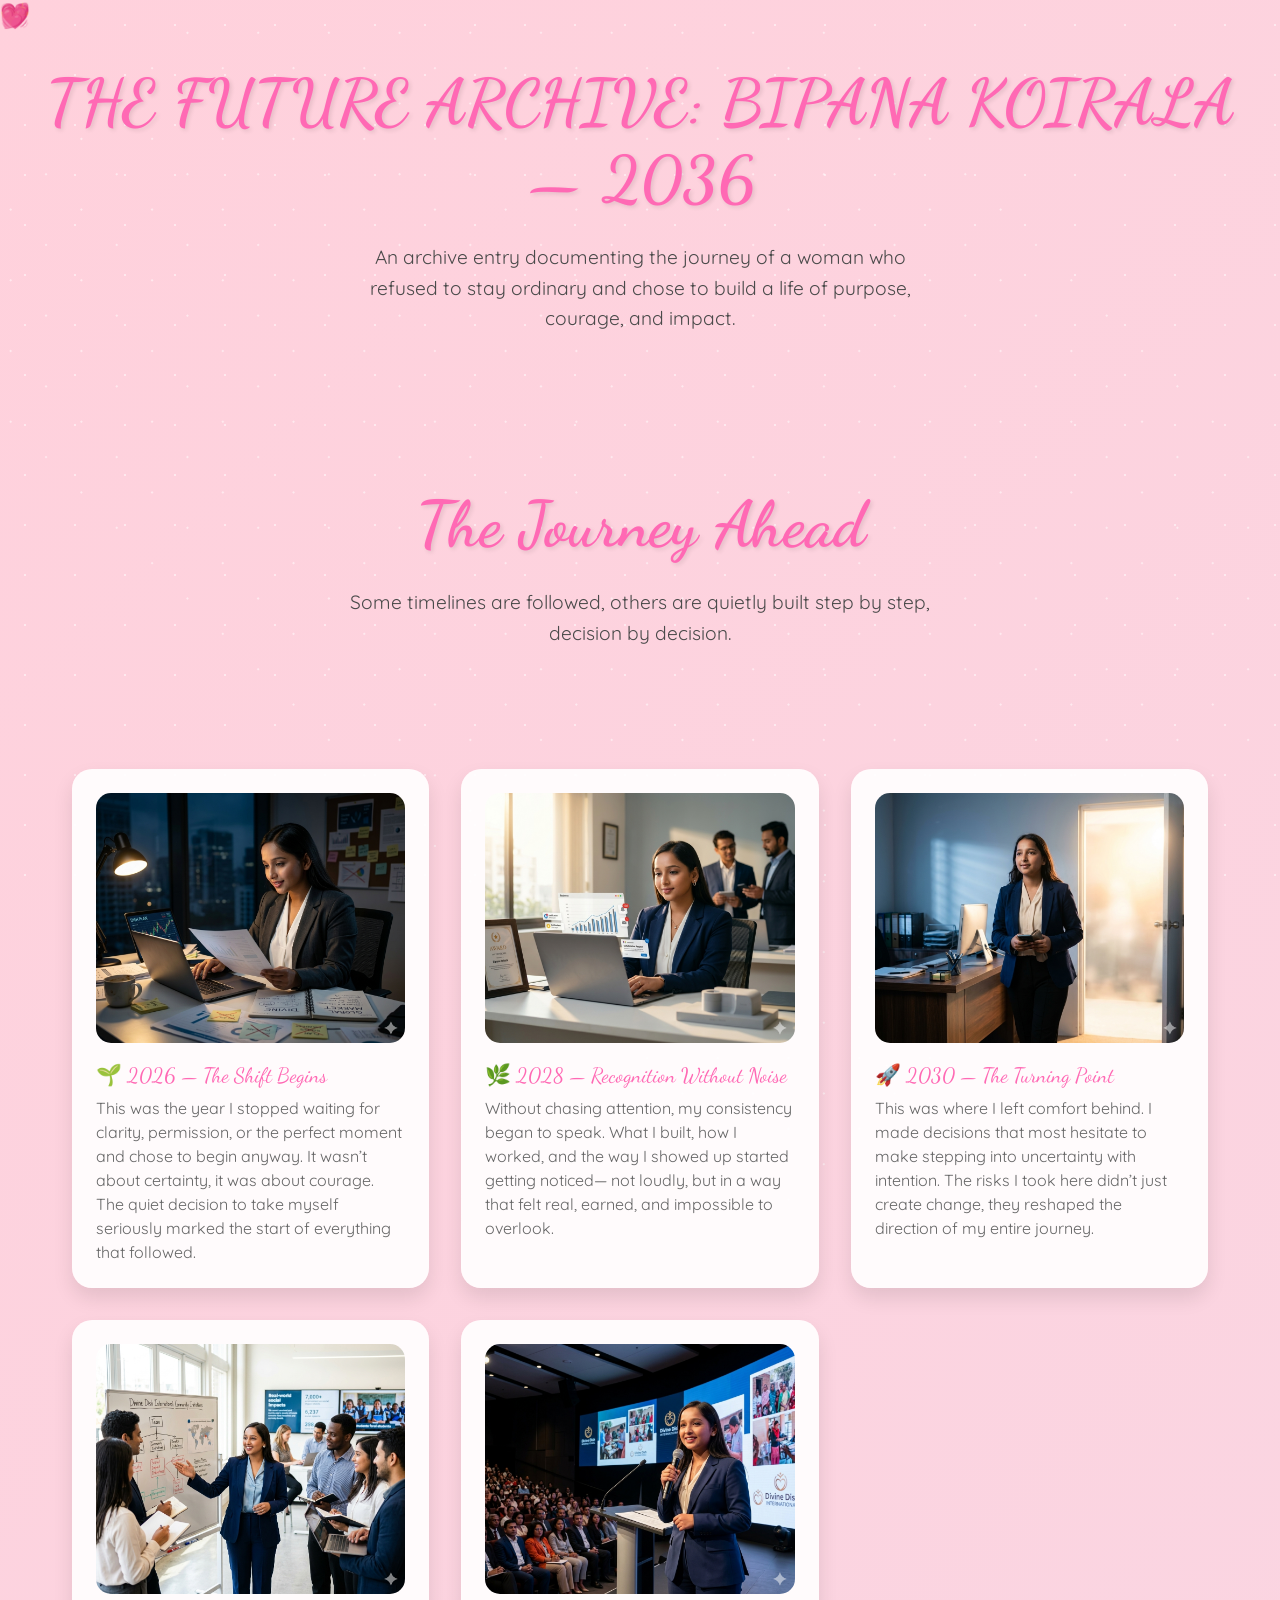
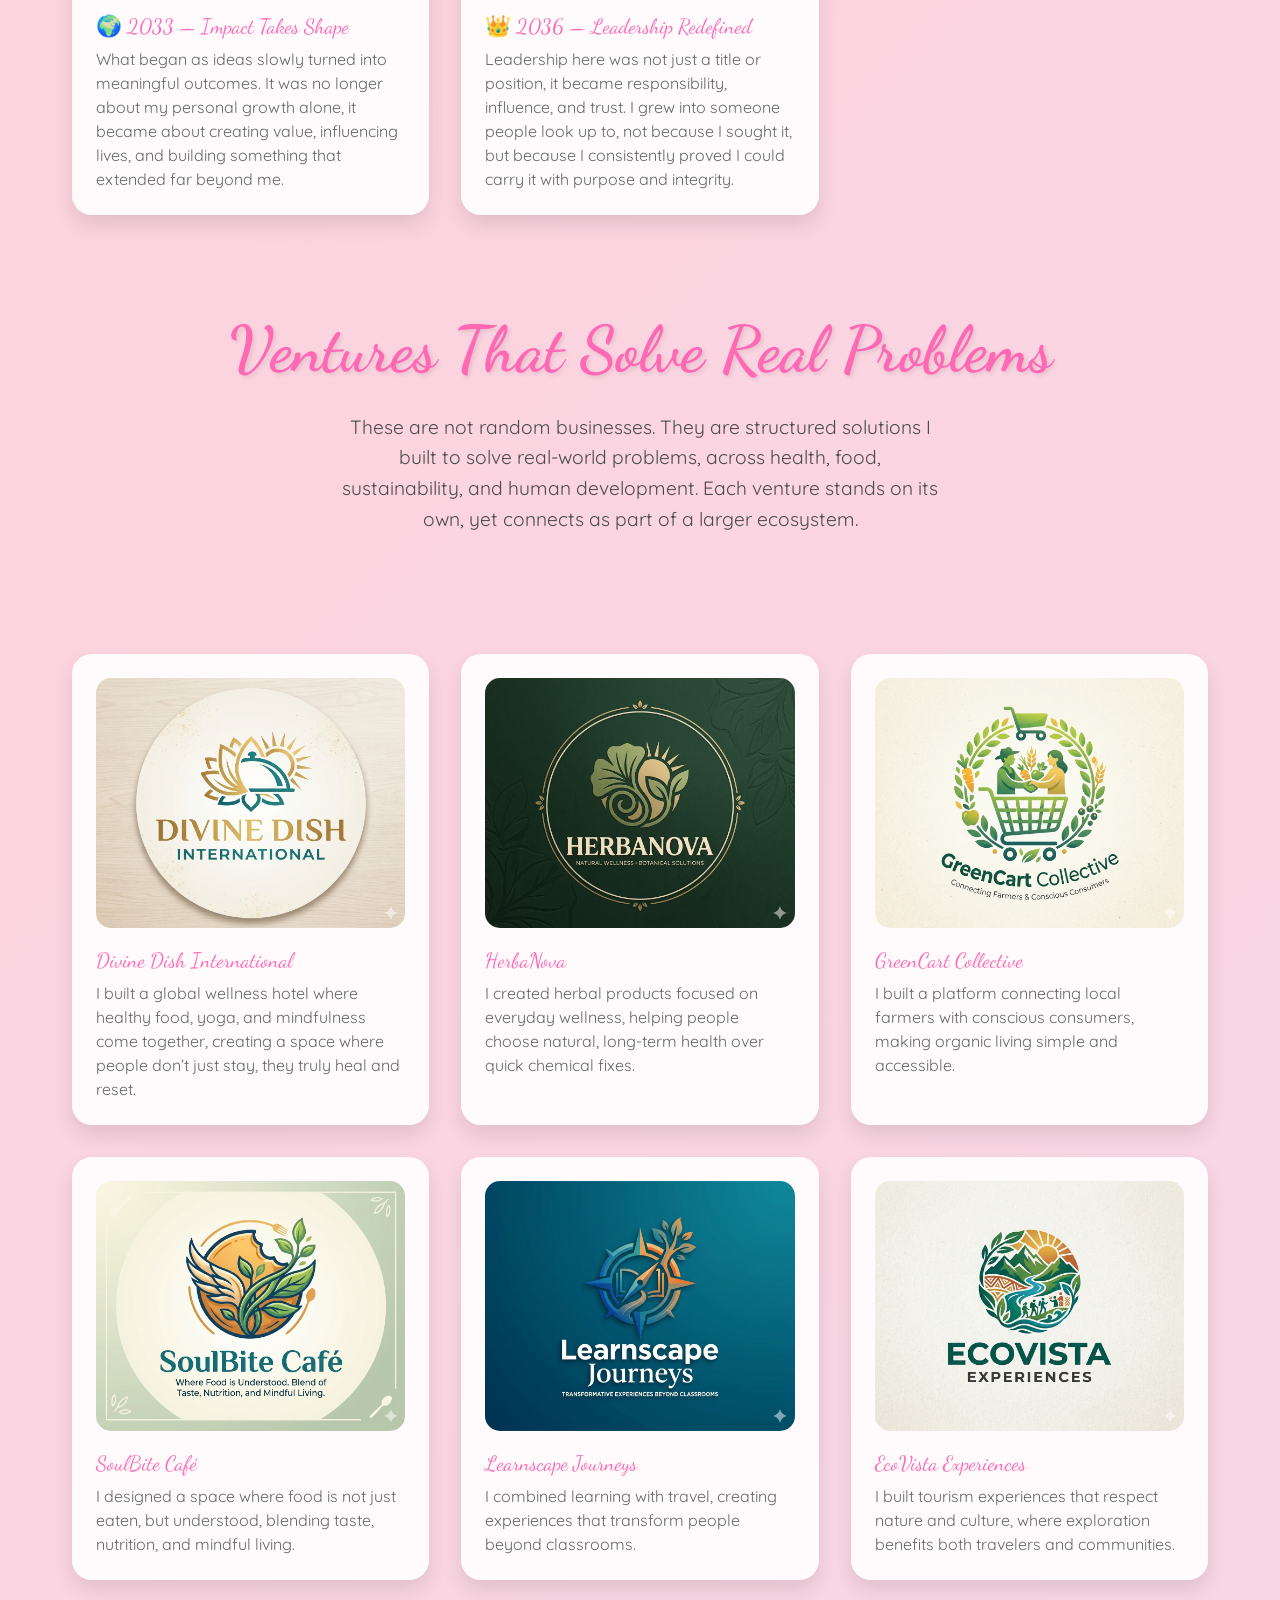
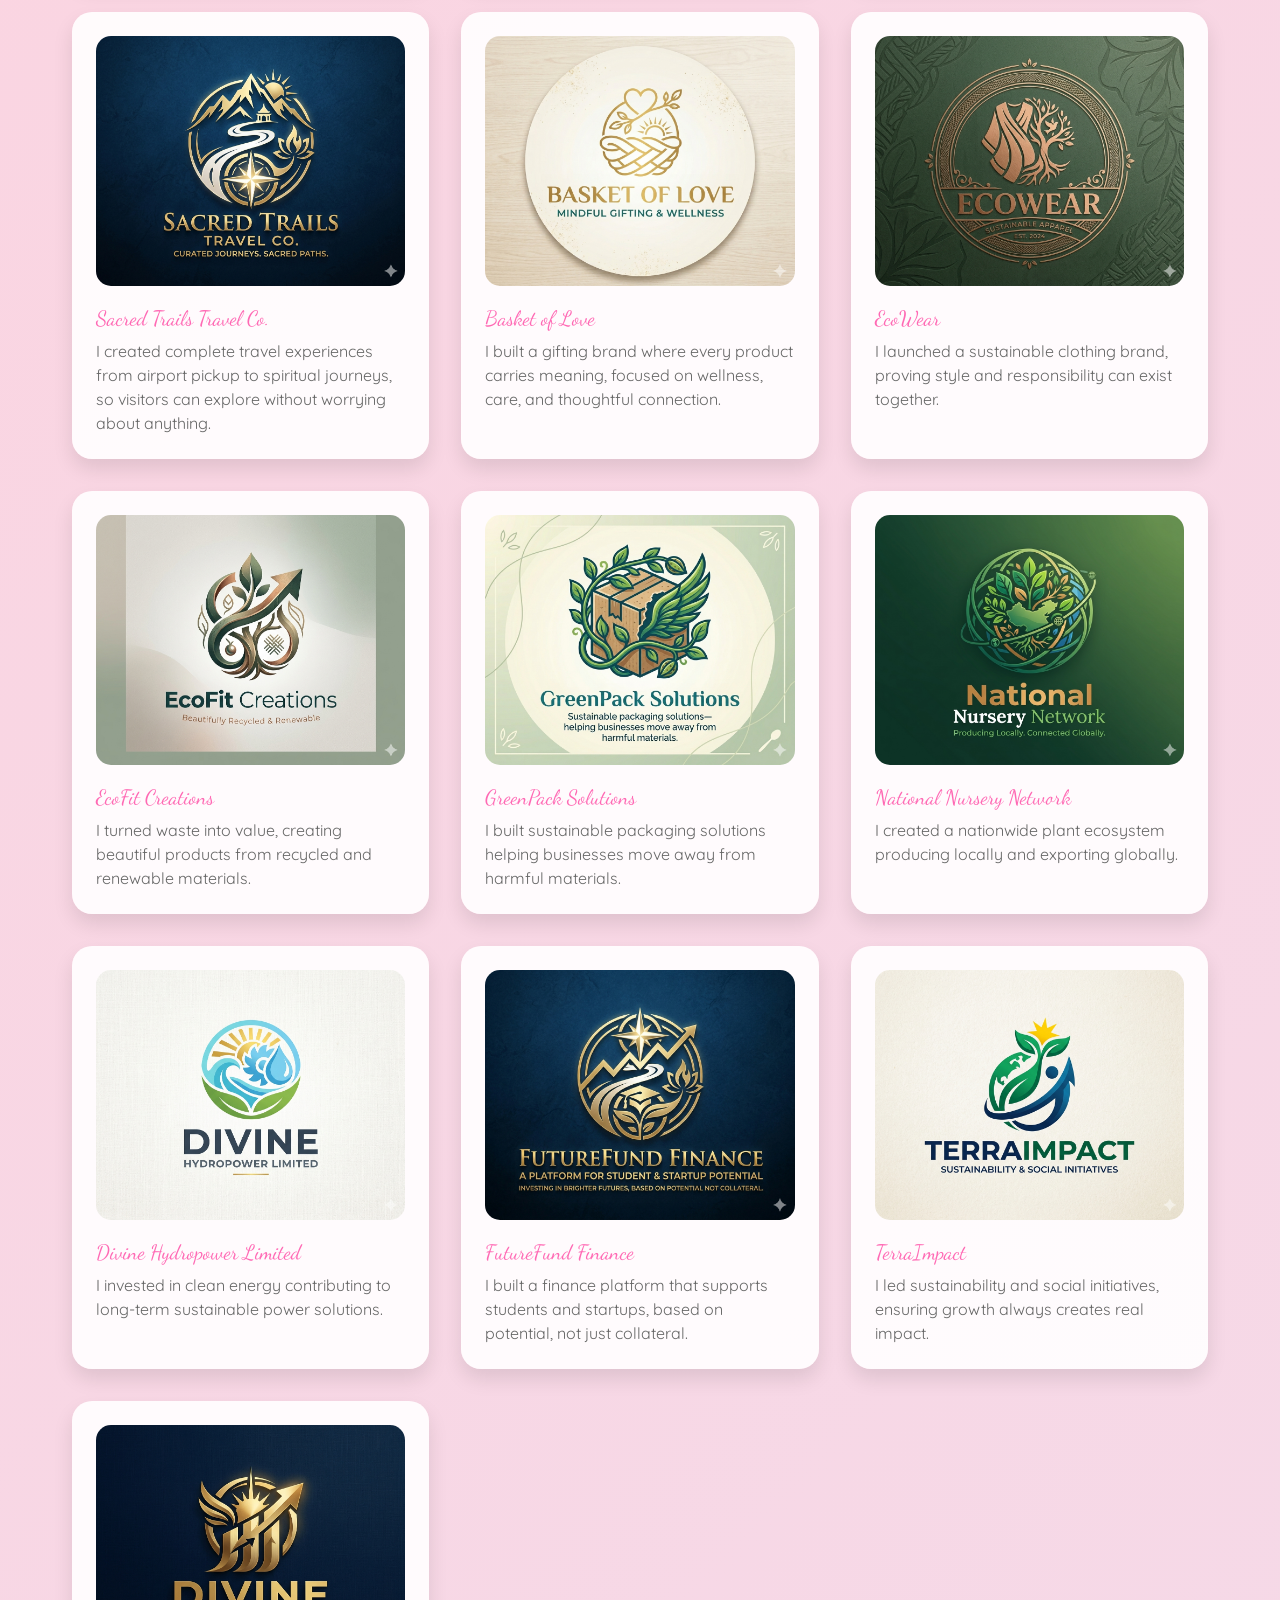
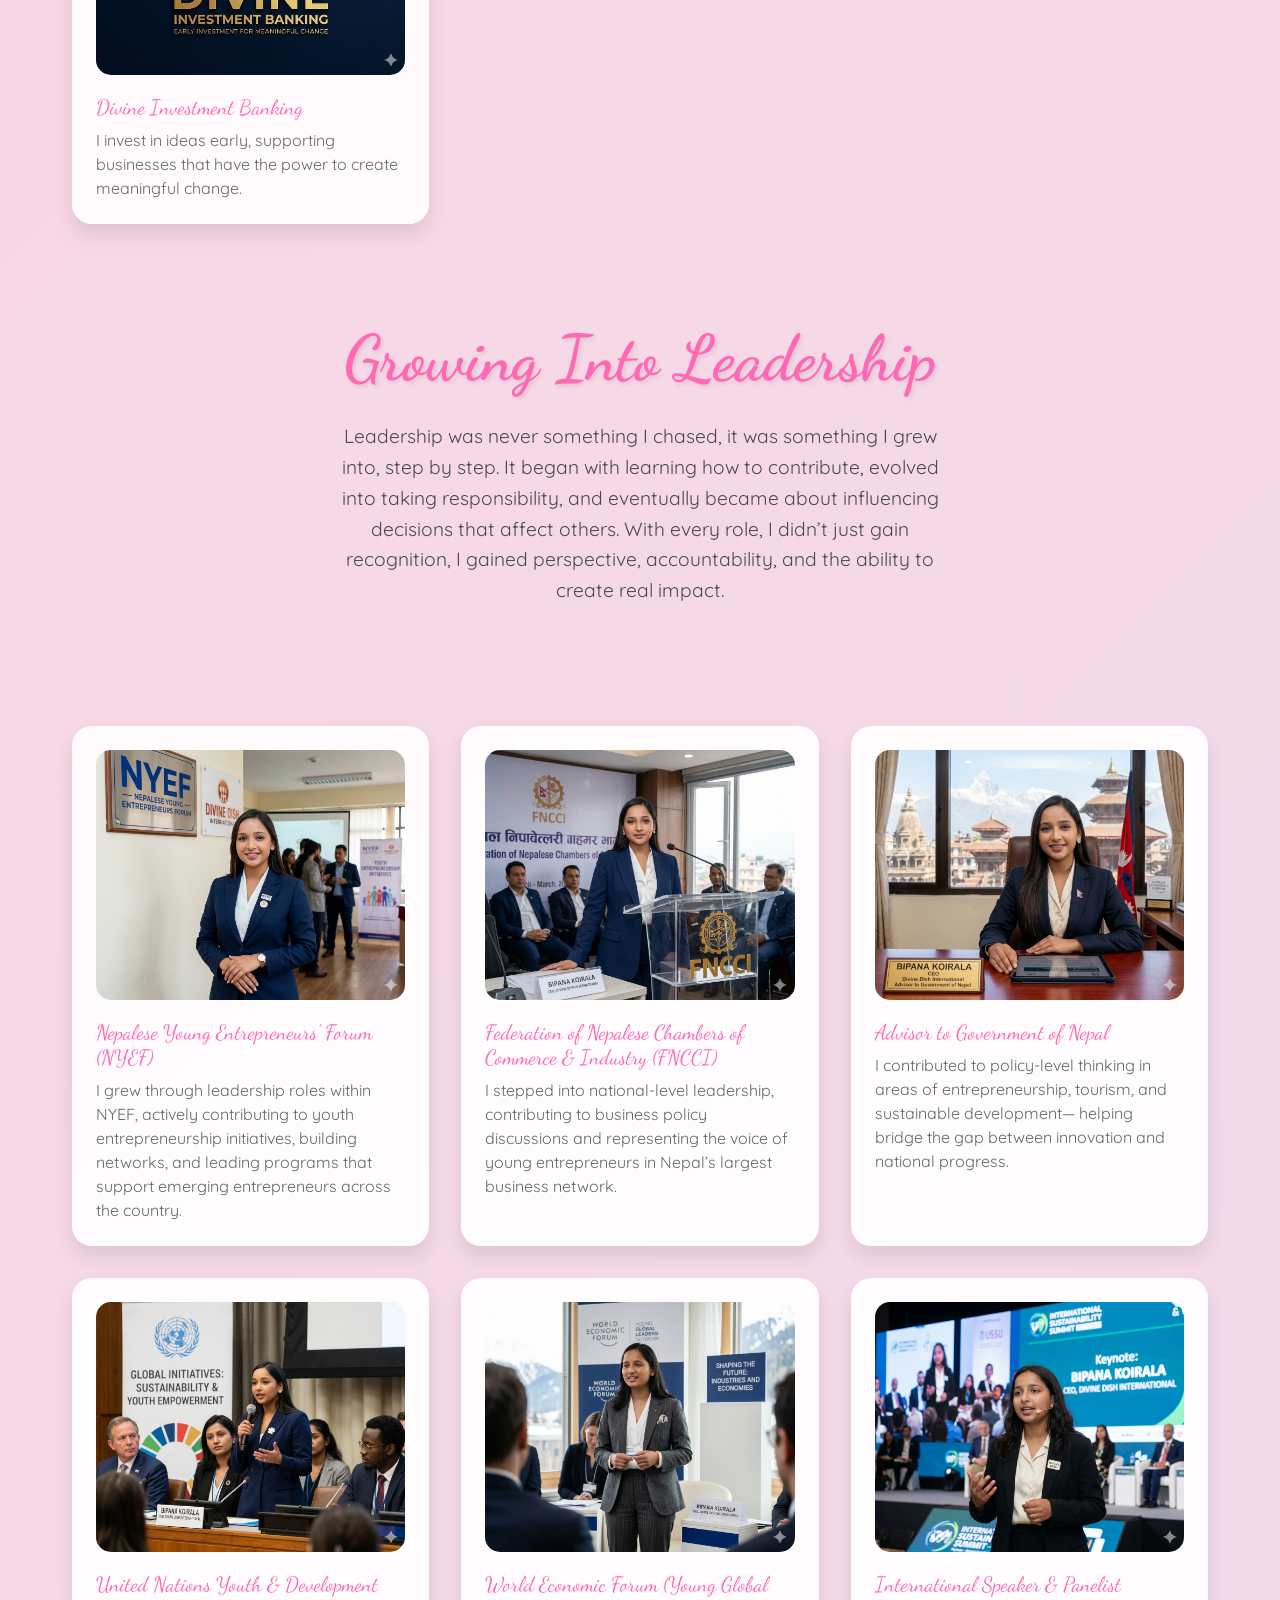
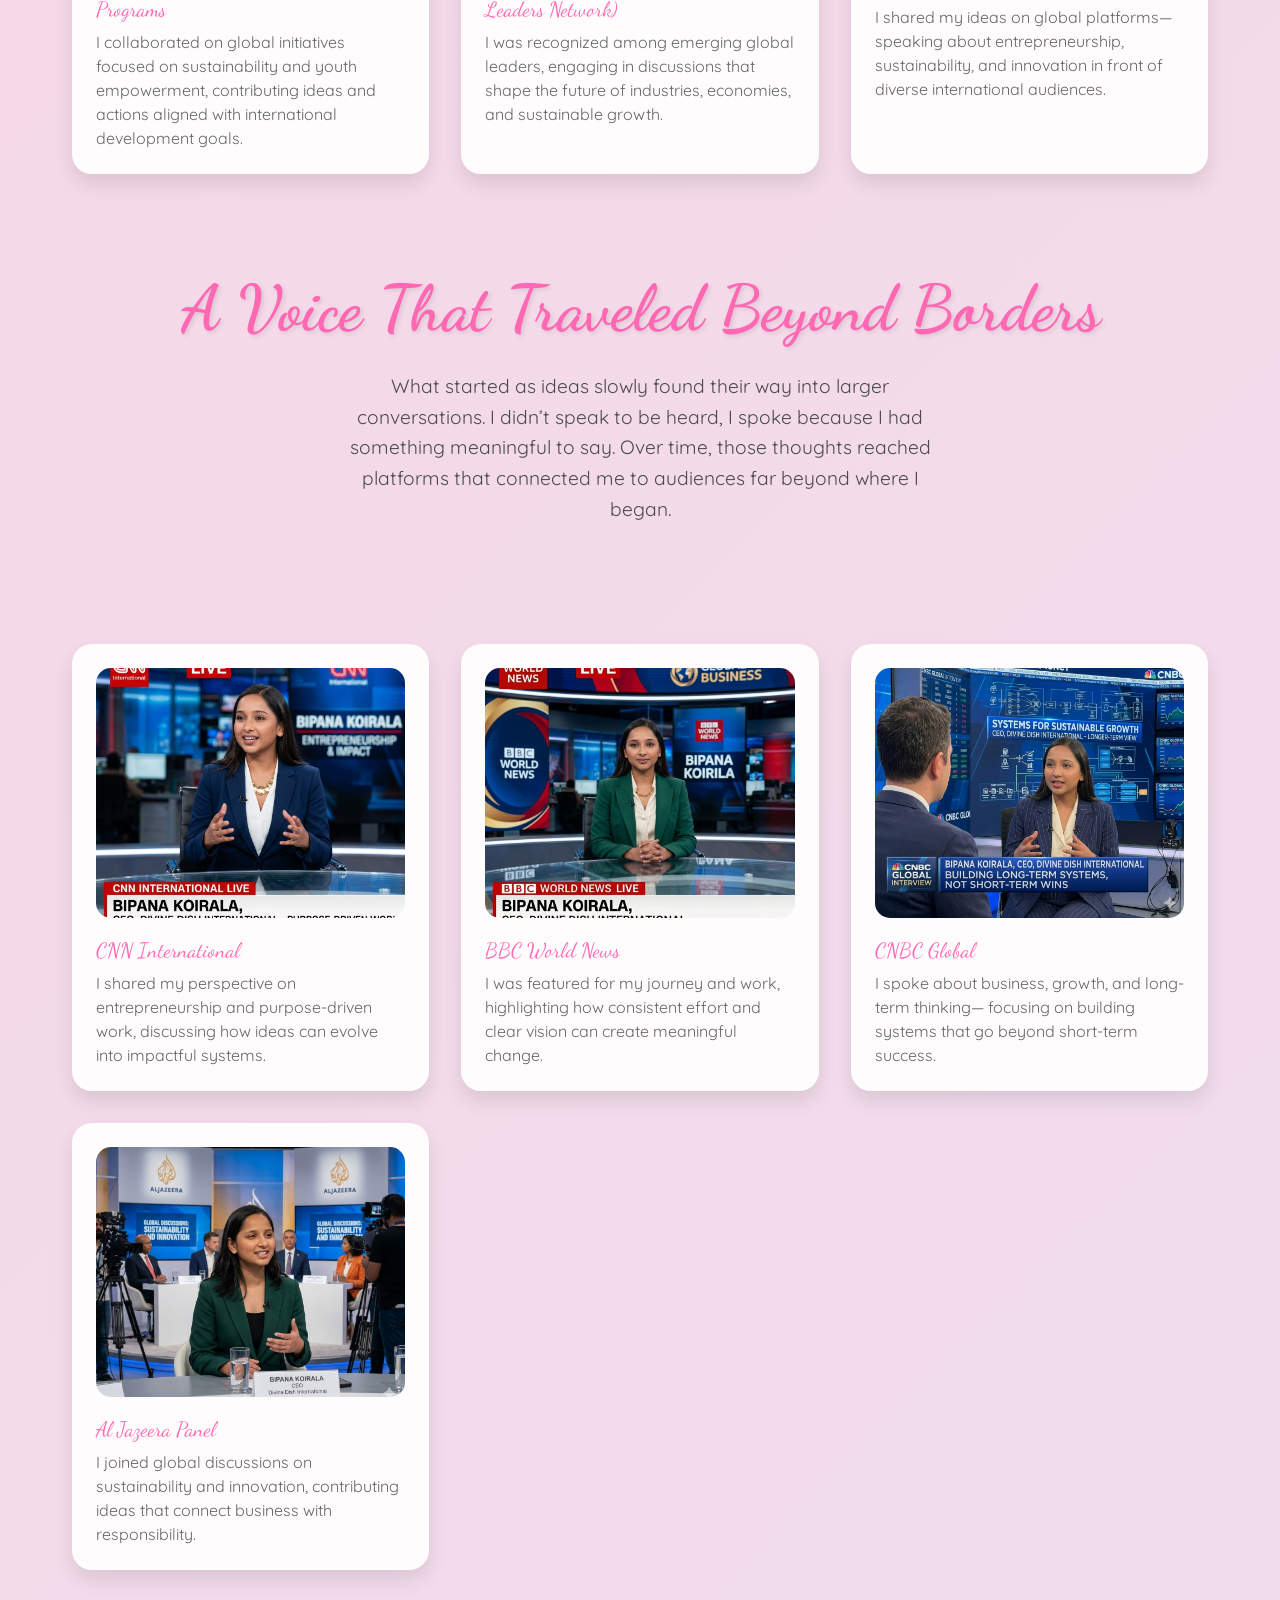
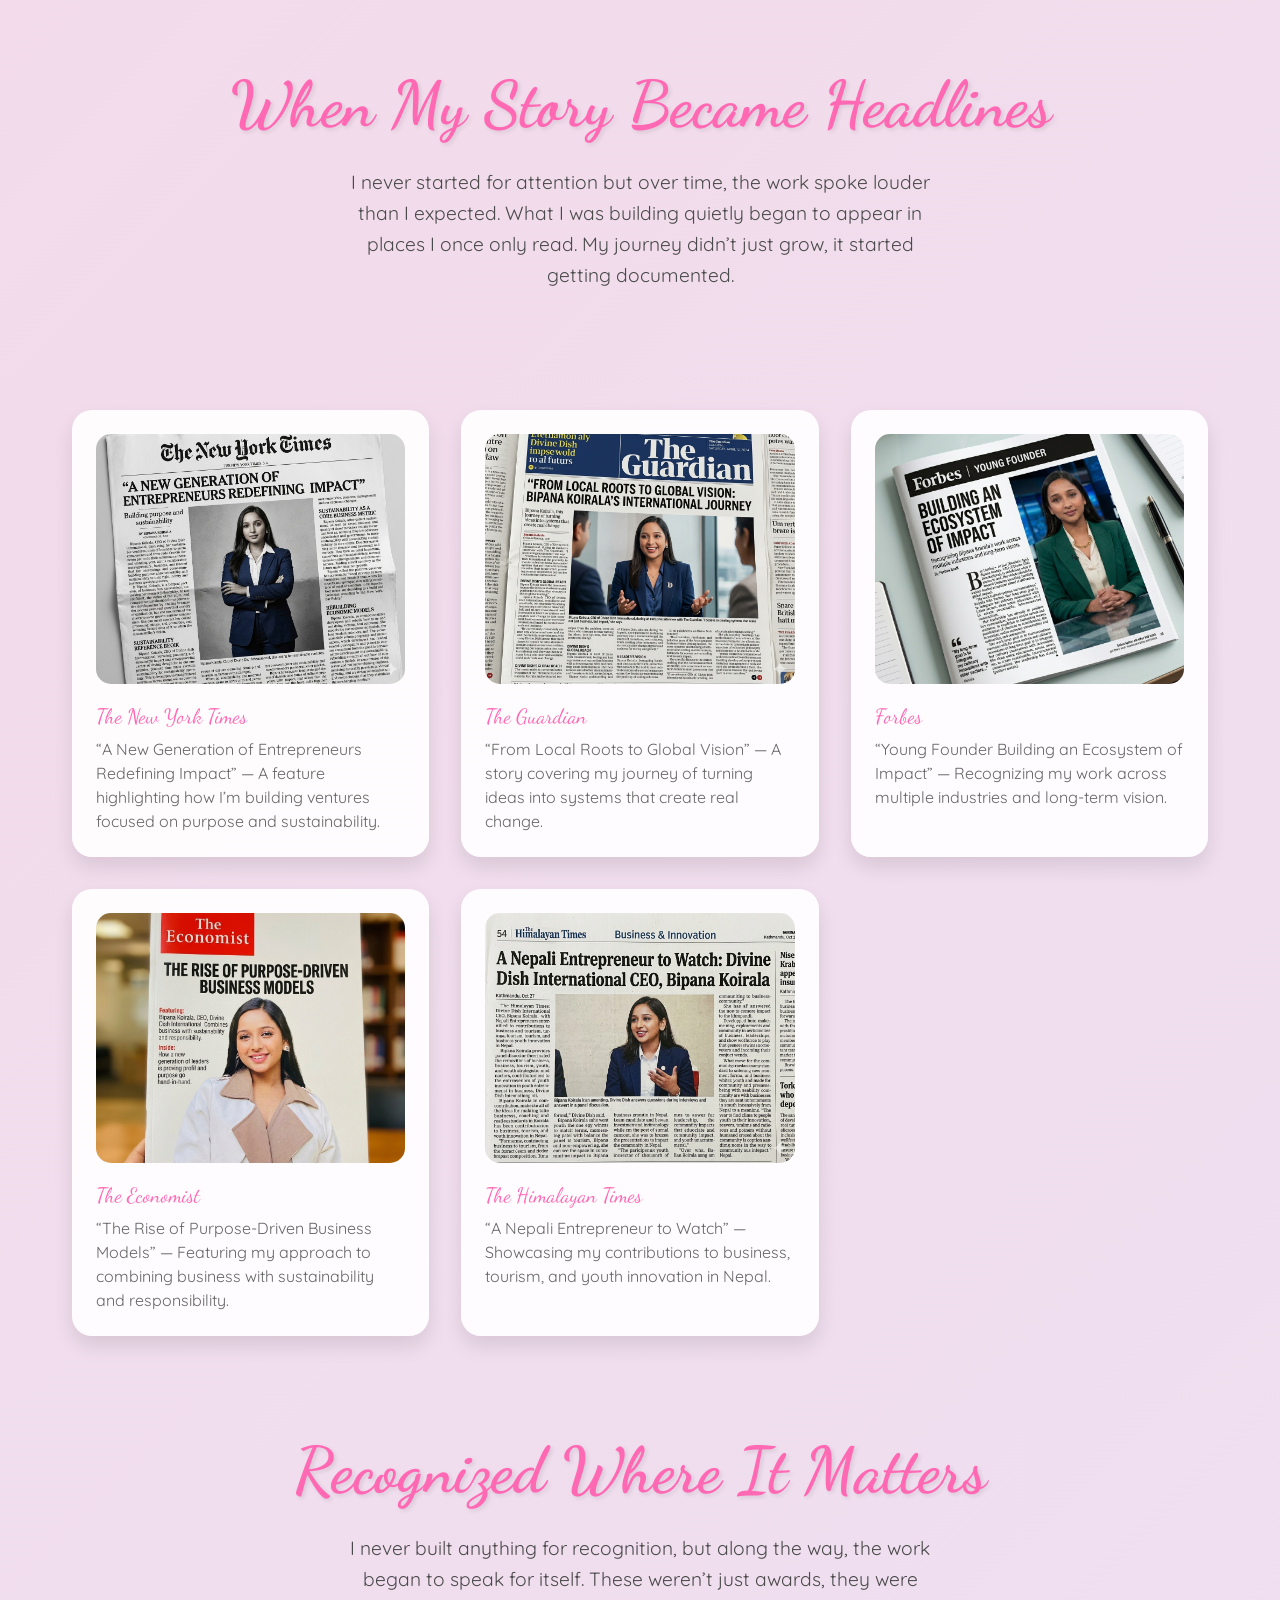
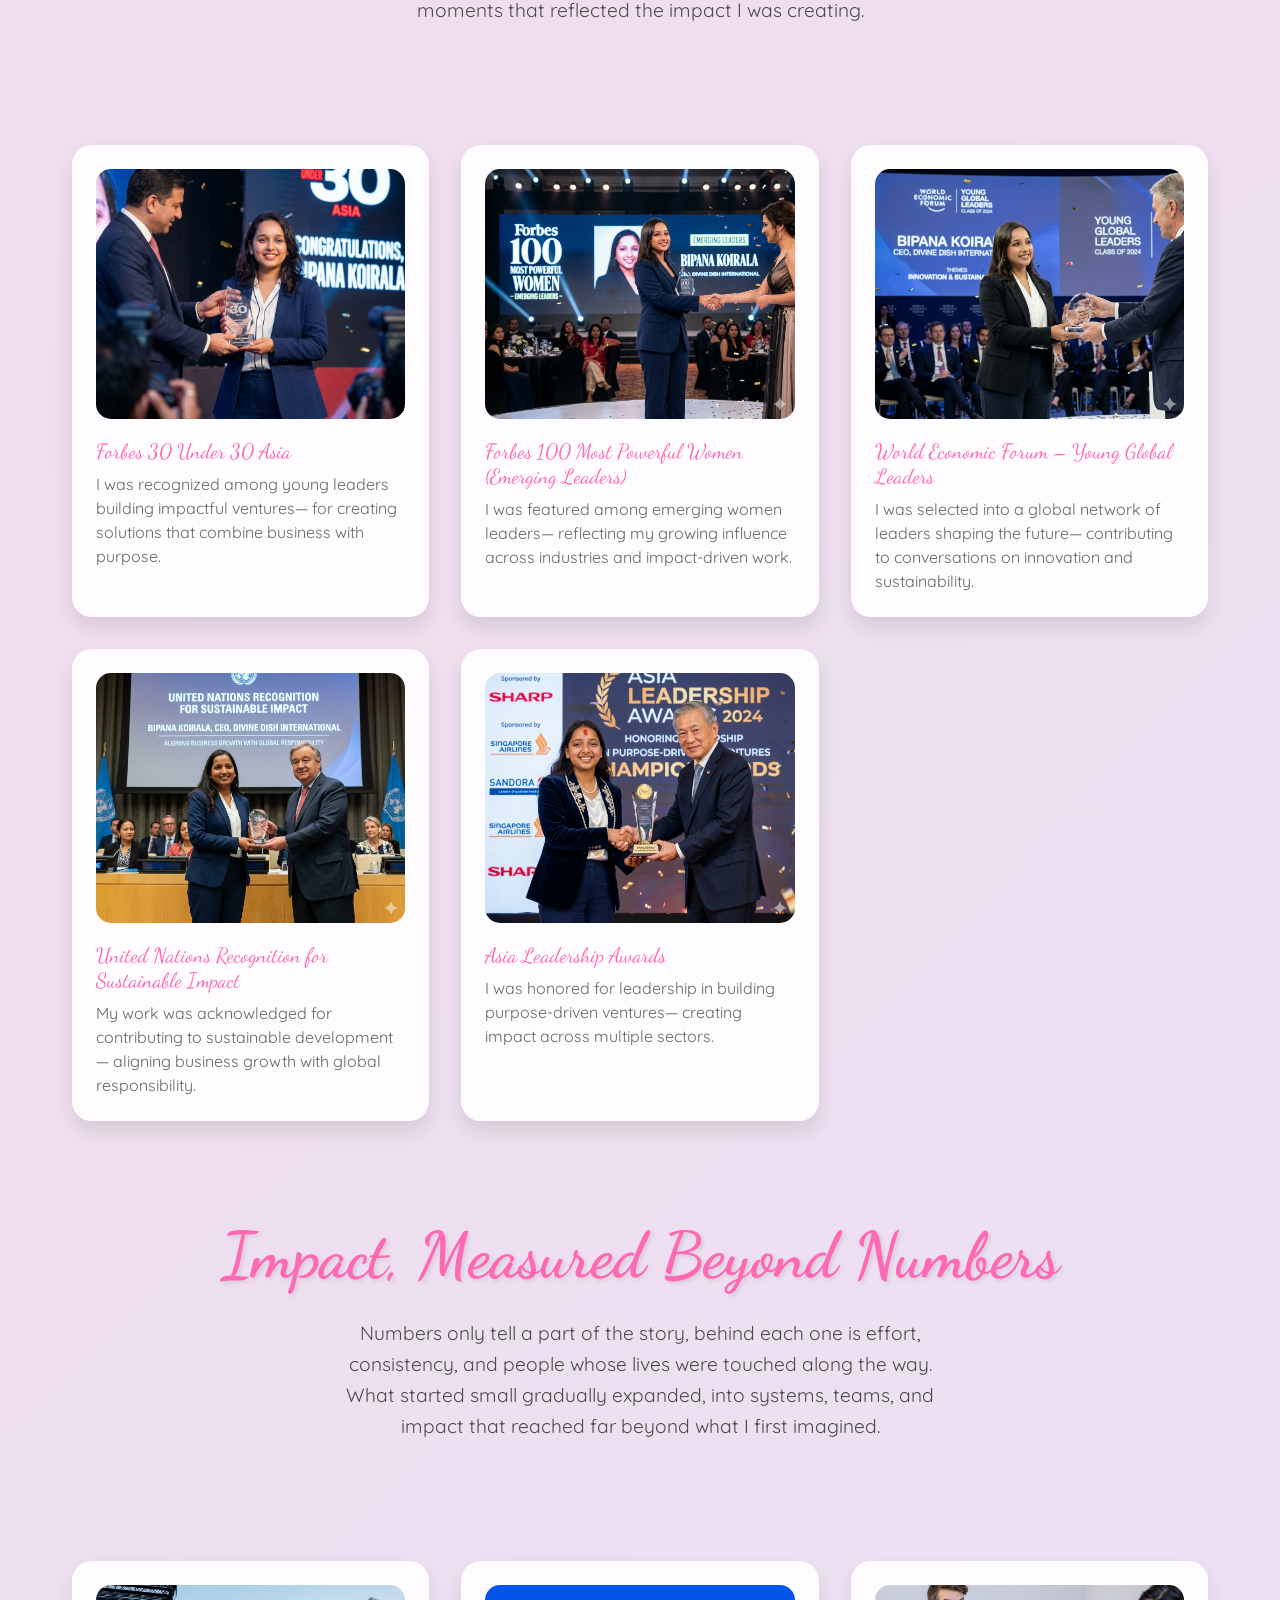
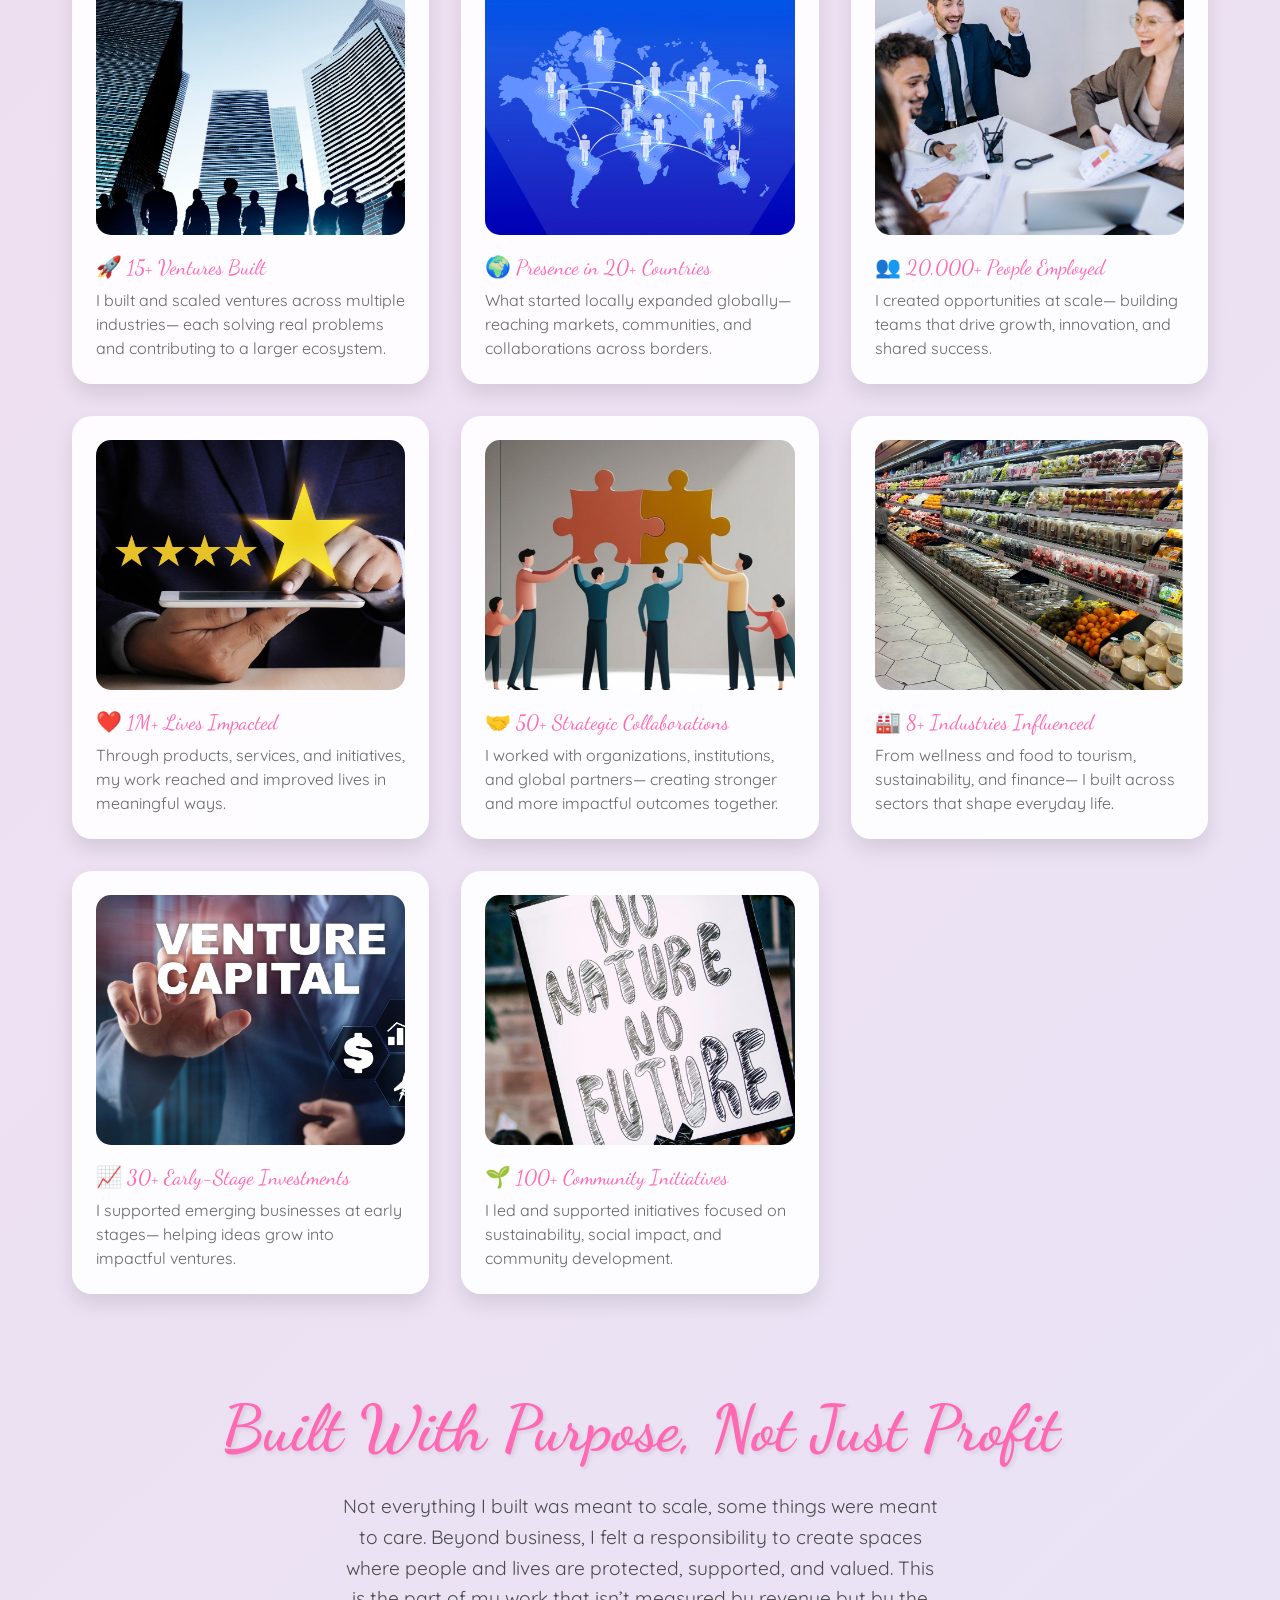
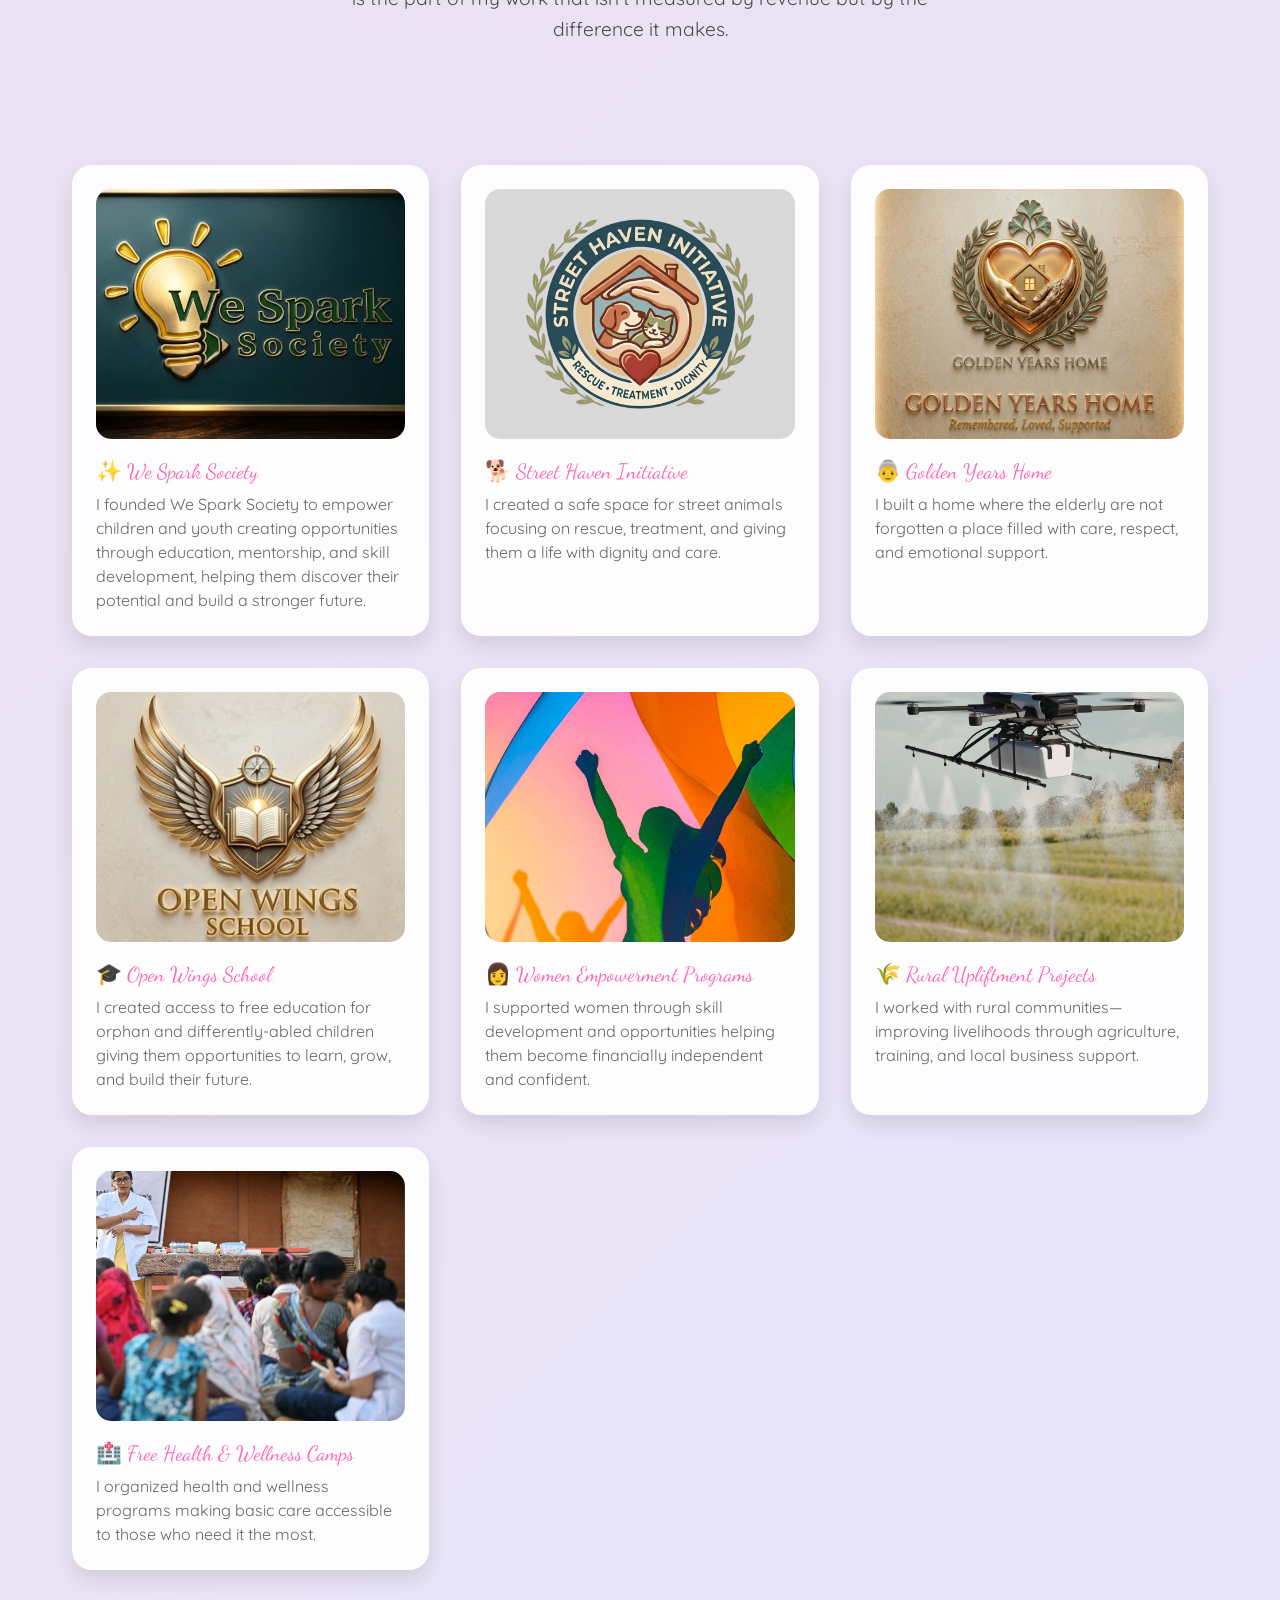
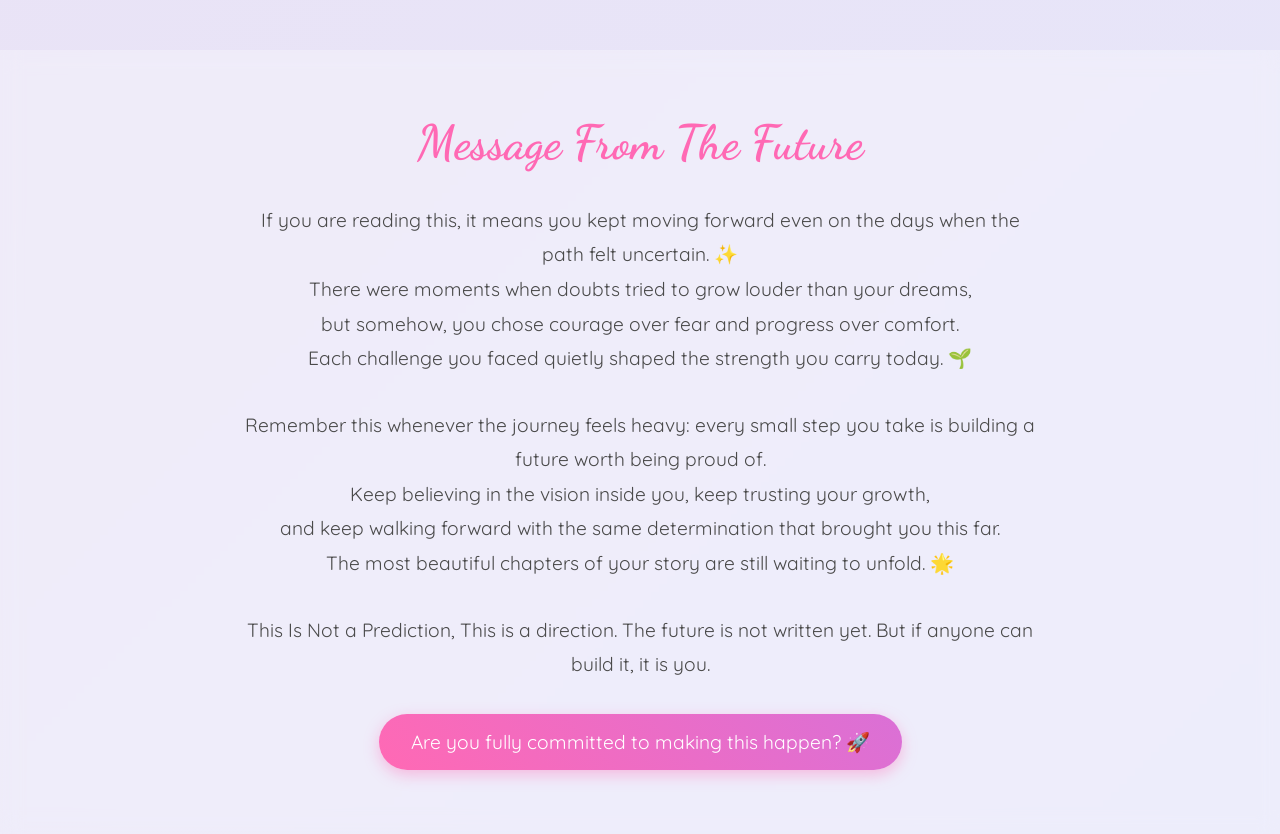
==== commit 6180578d: "Update future.html" ====
--- a/future.html
+++ b/future.html
@@ -371,7 +371,7 @@
     </div>
 
     <section class="welcome">
-        <h1>THE FUTURE ARCHIVE: VIPANAA KOIRALAA — 2036</h1>
+        <h1>THE FUTURE ARCHIVE: BIPANA KOIRALA — 2036</h1>
         <p>An archive entry documenting the journey of a woman who refused to stay ordinary and chose to build a life of purpose, courage, and impact.</p>
     </section>
 
@@ -965,4 +965,4 @@
     </section>
 </body>
 
-</html>+</html>
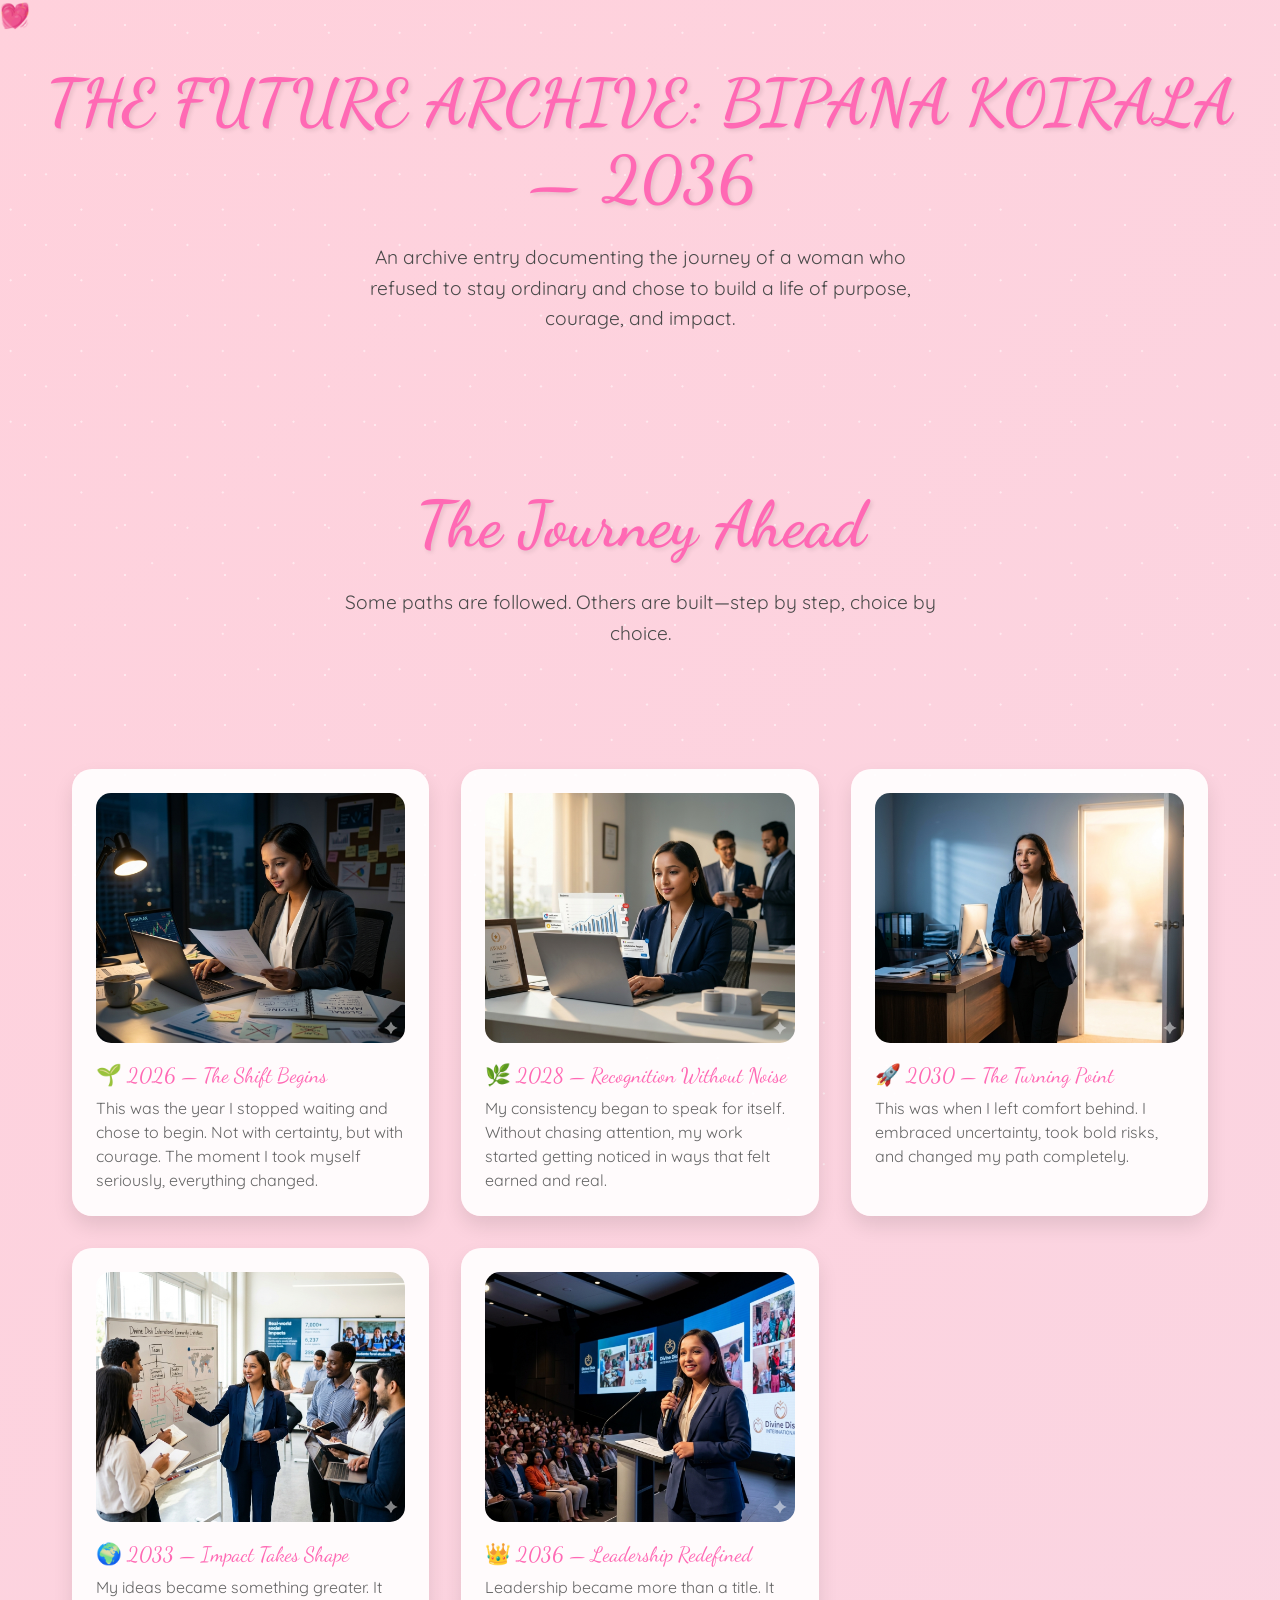
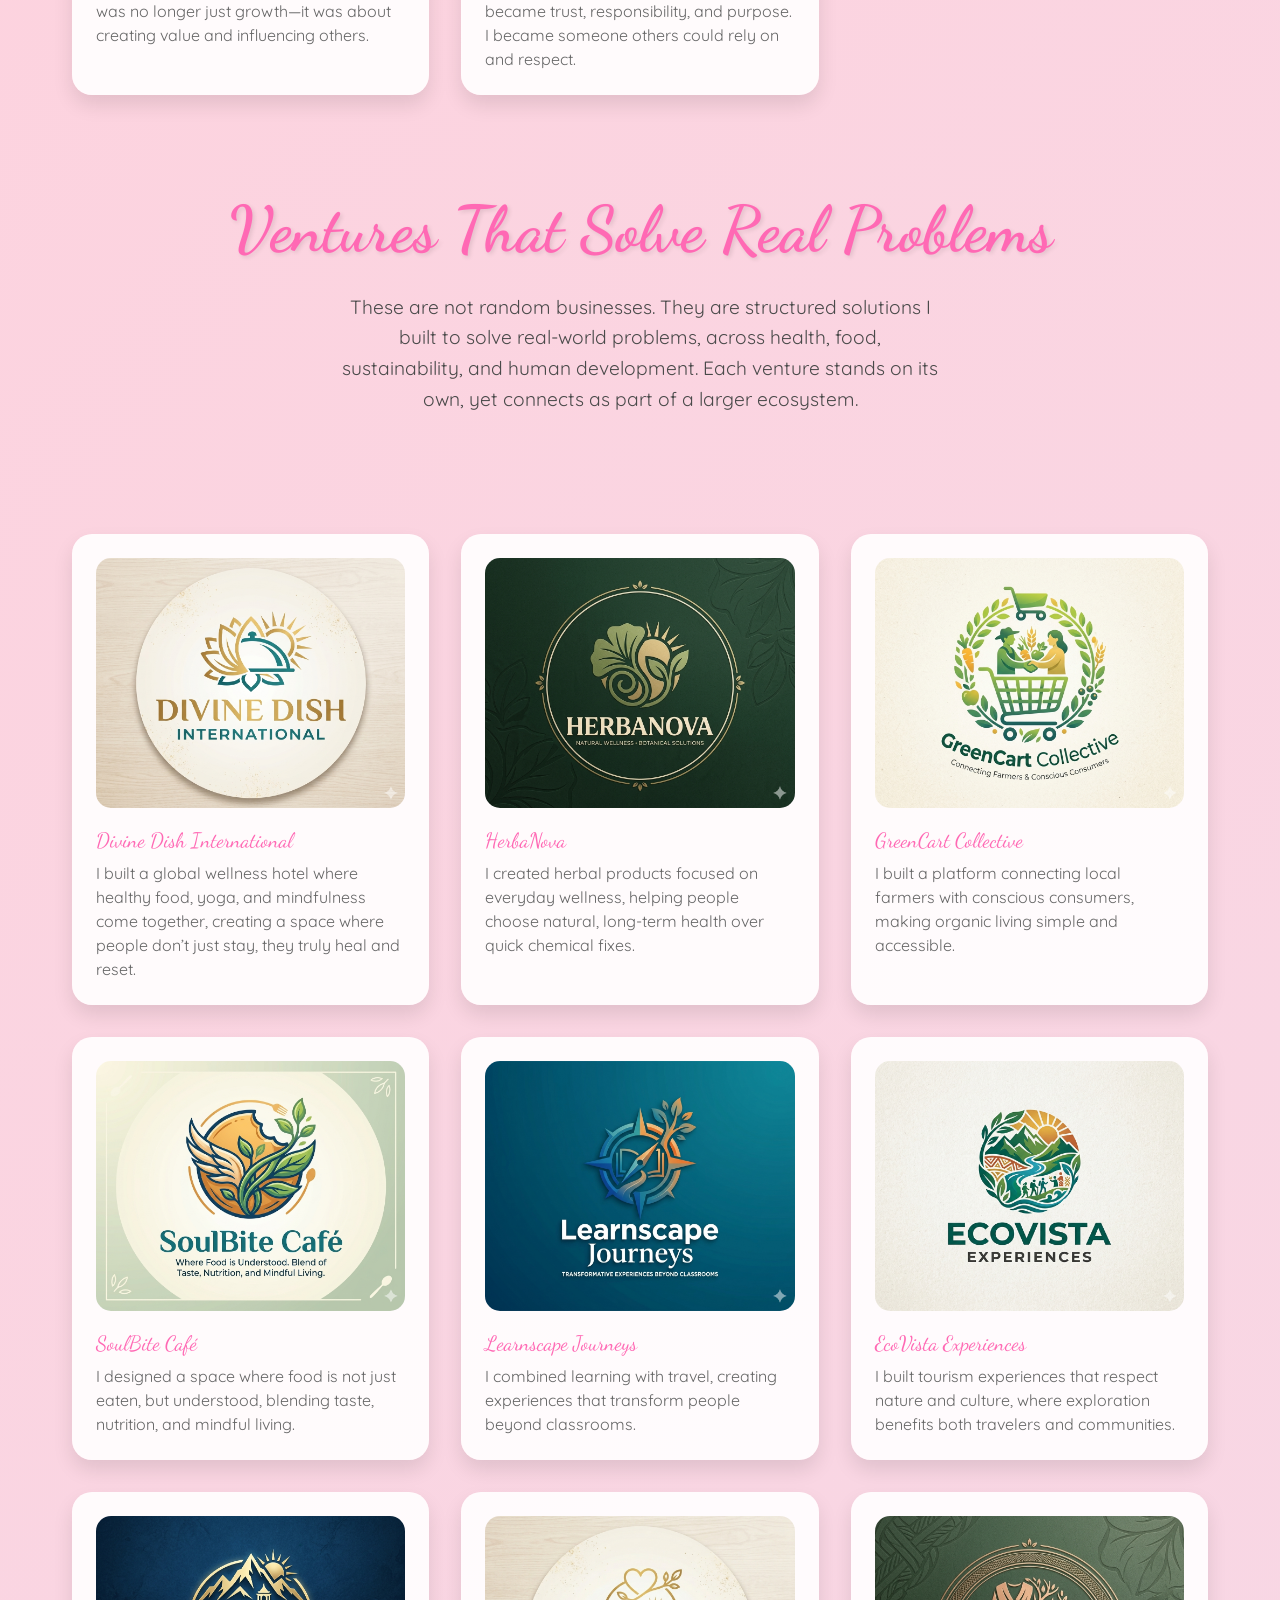
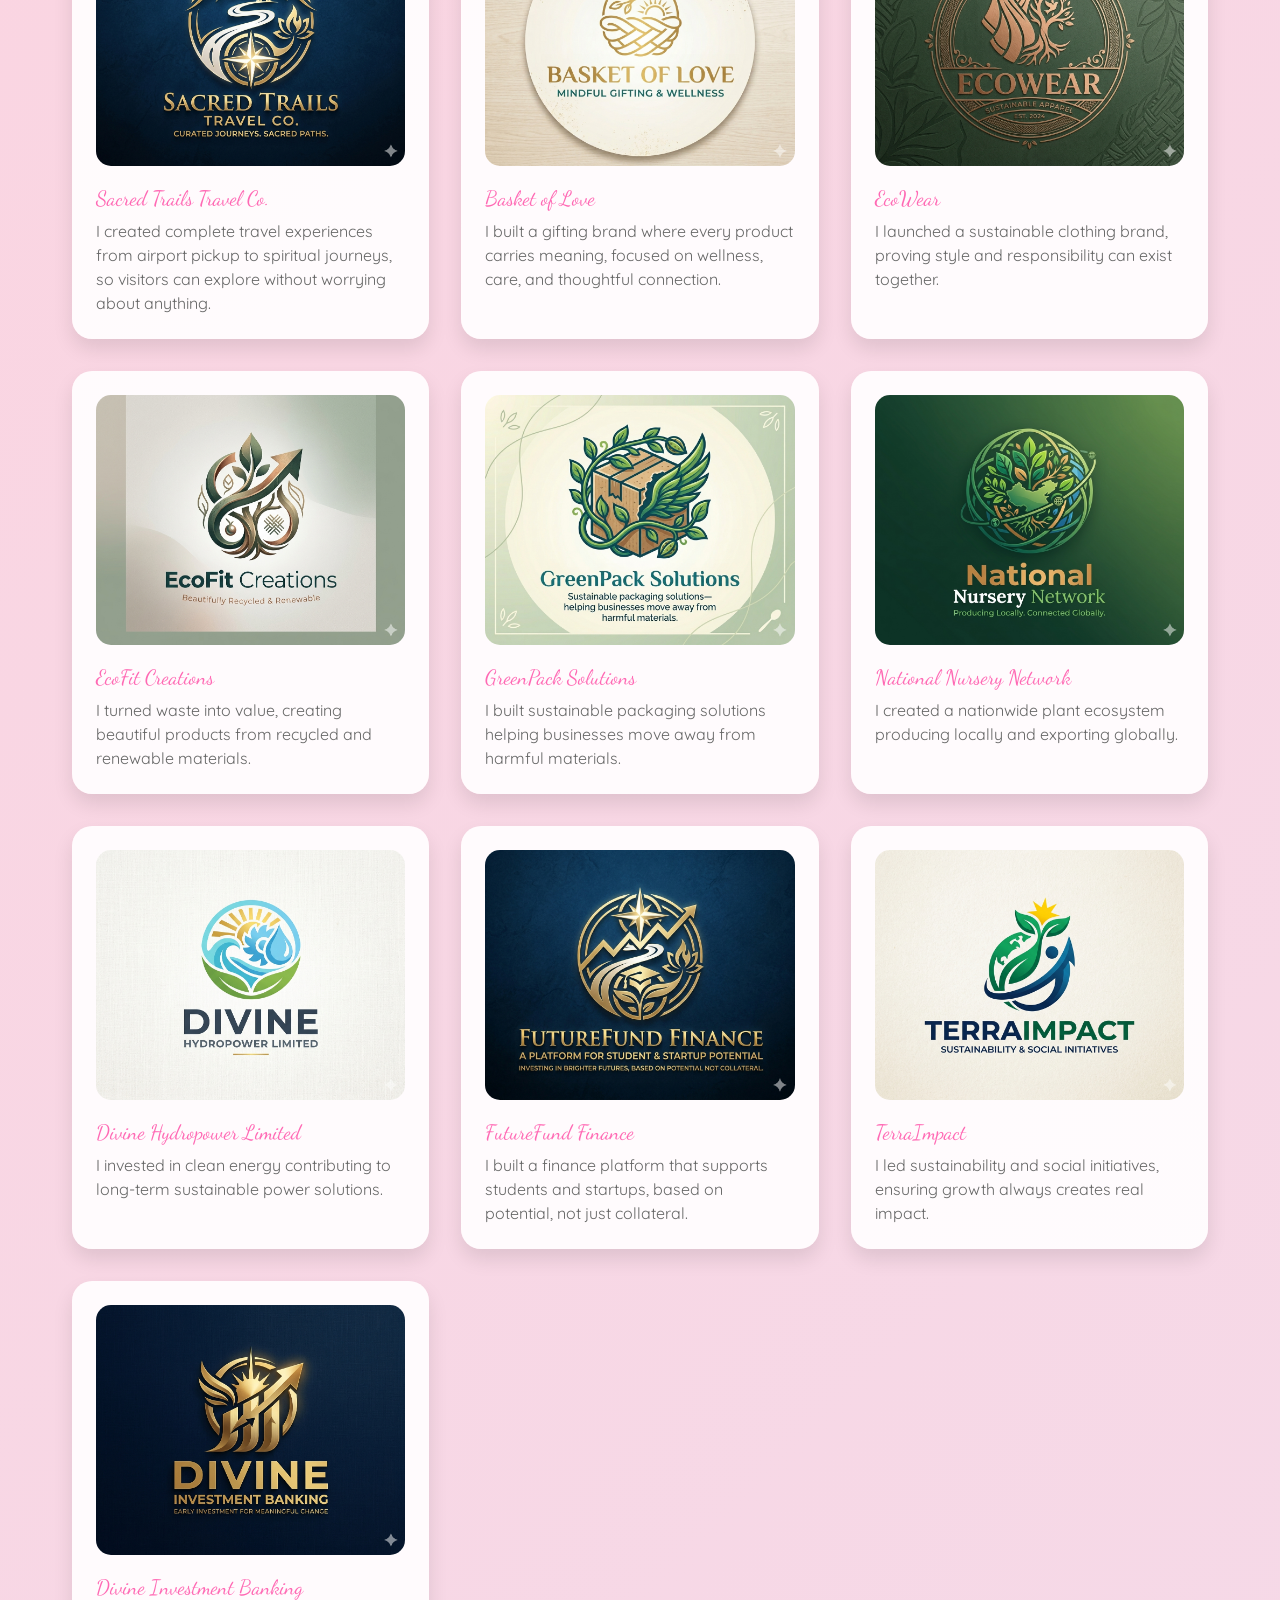
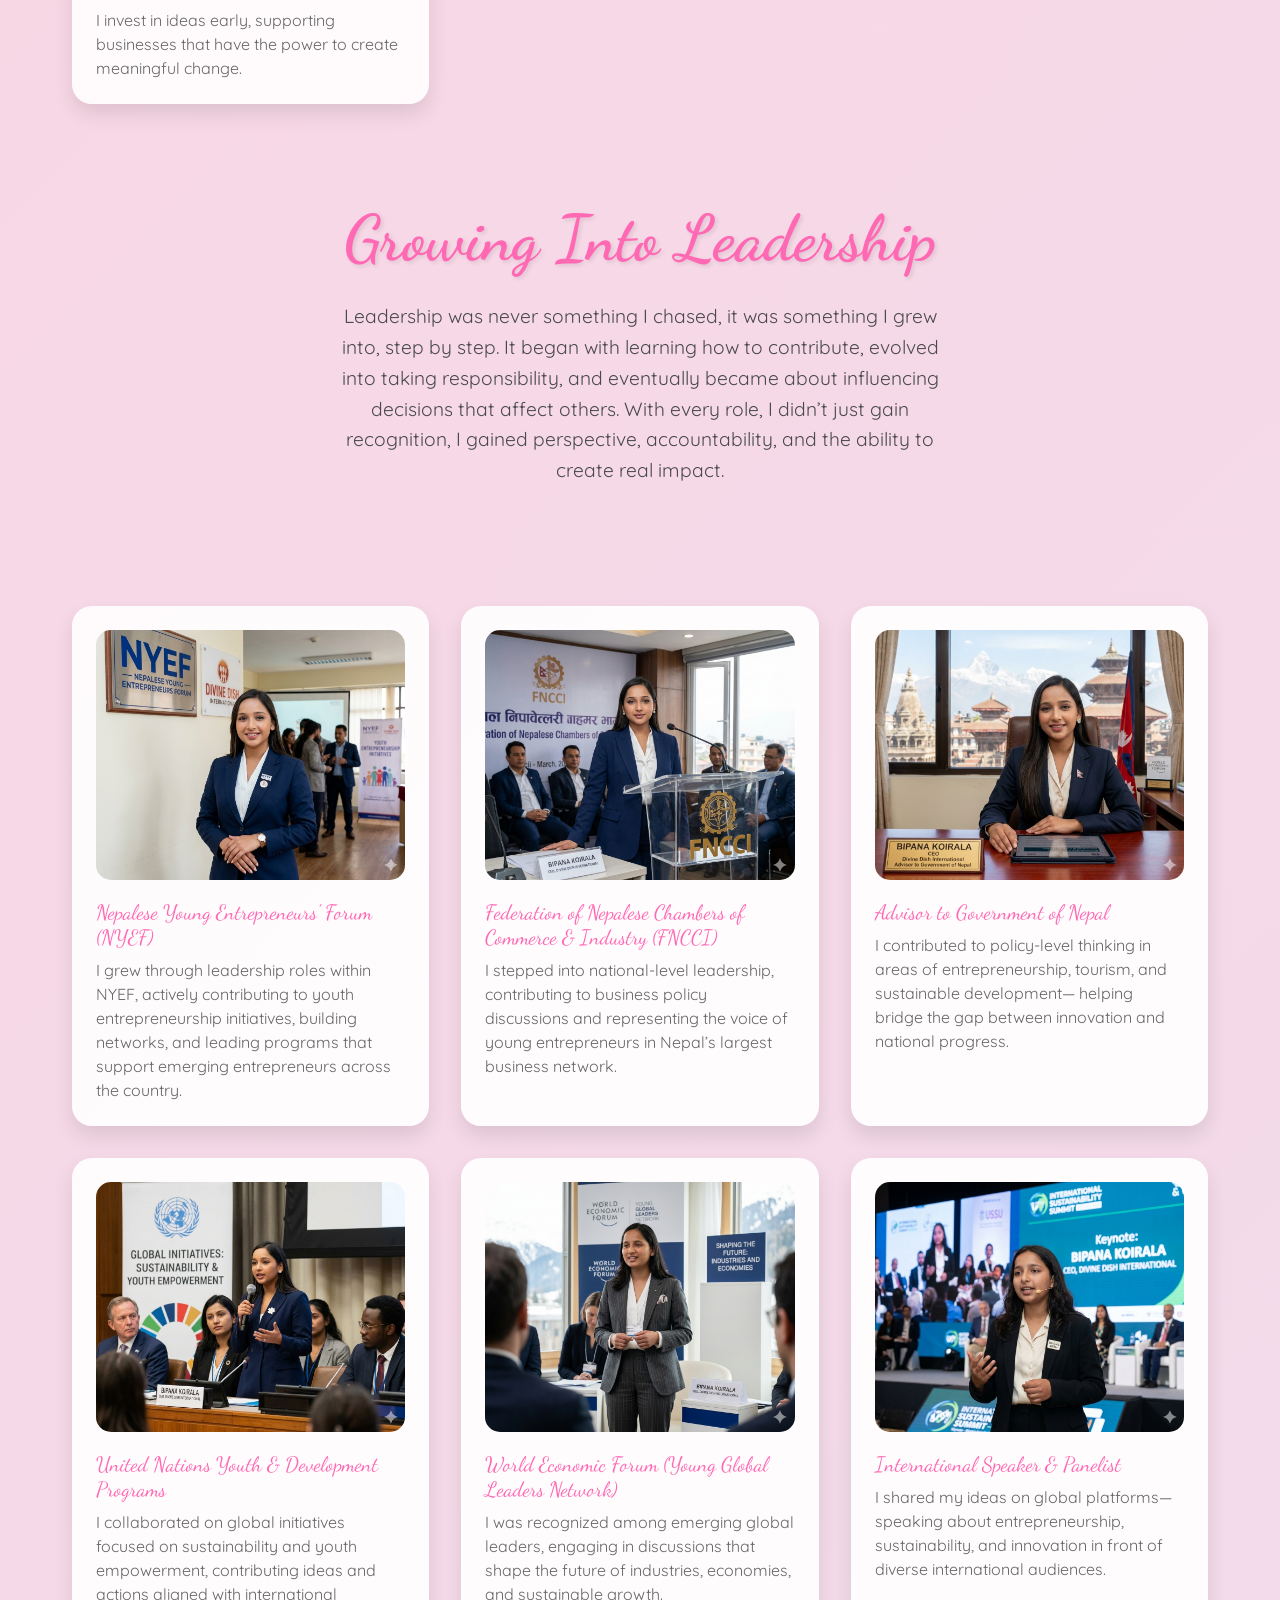
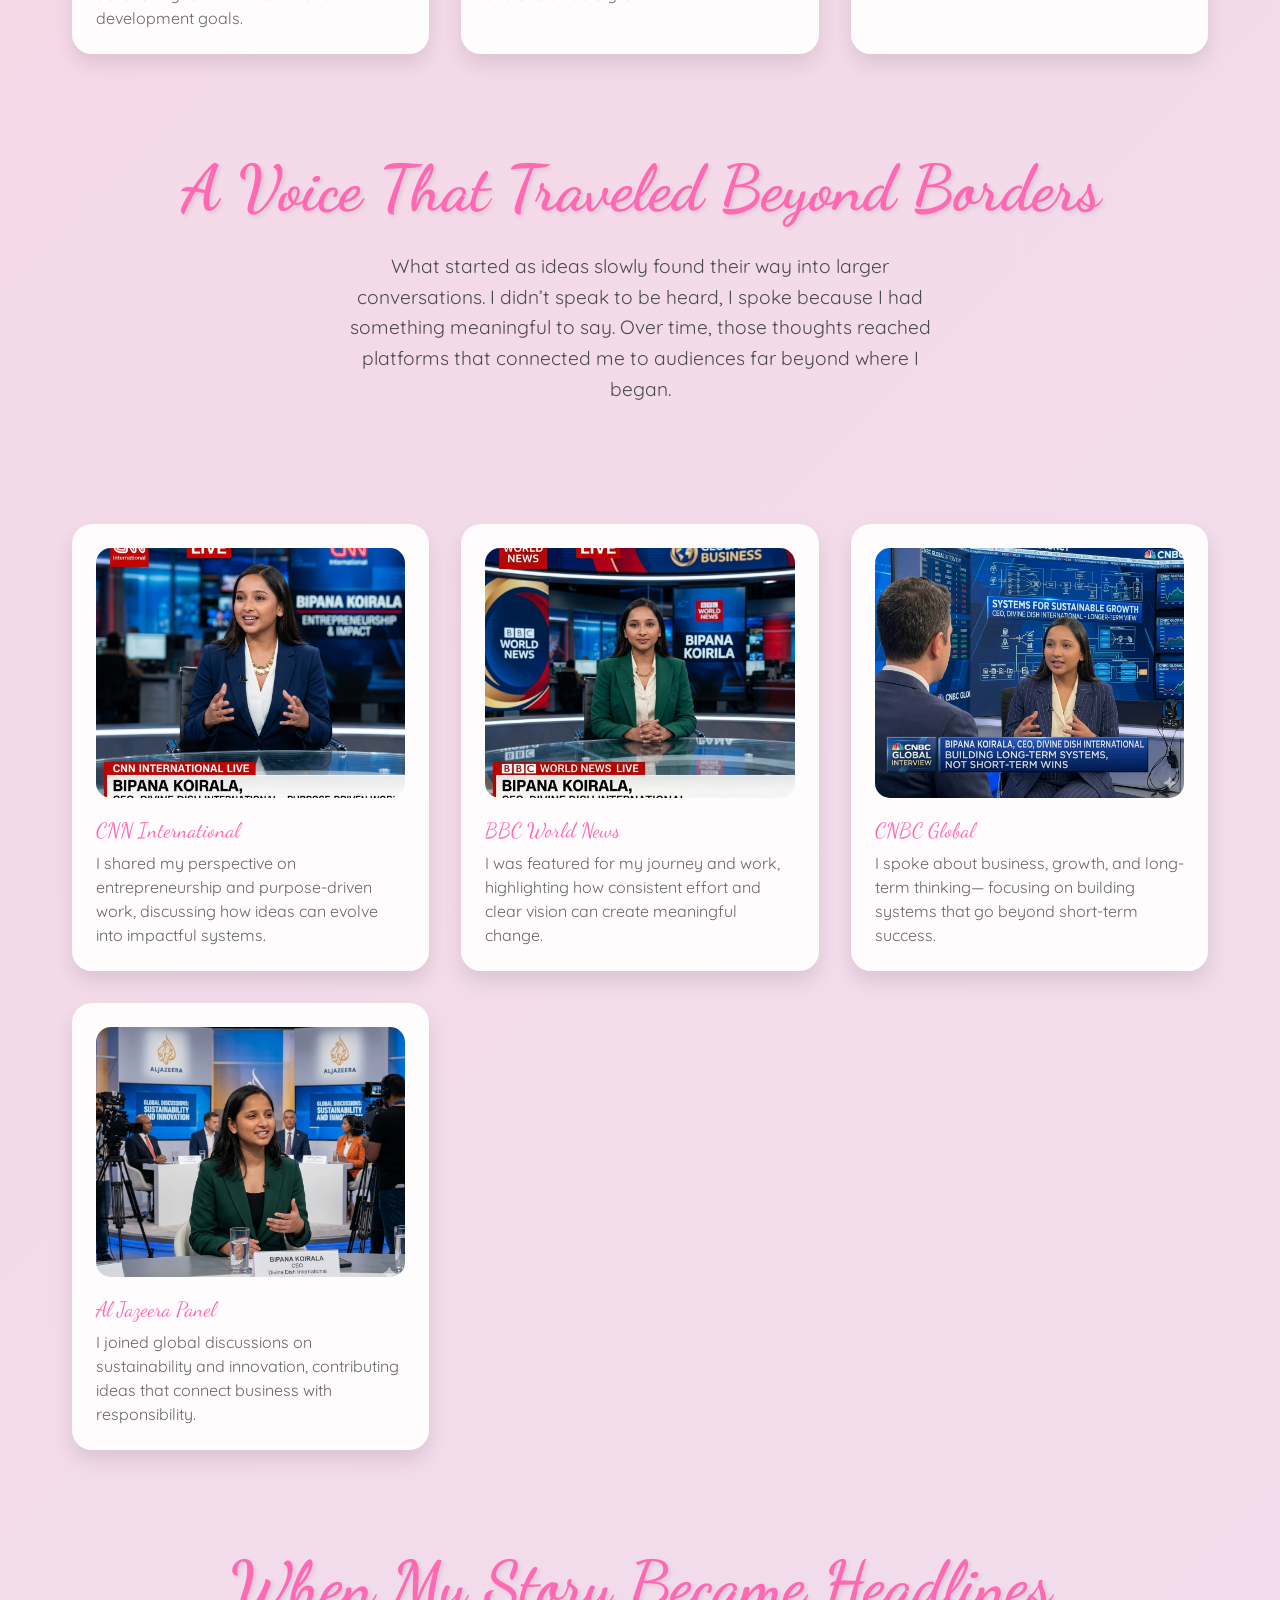
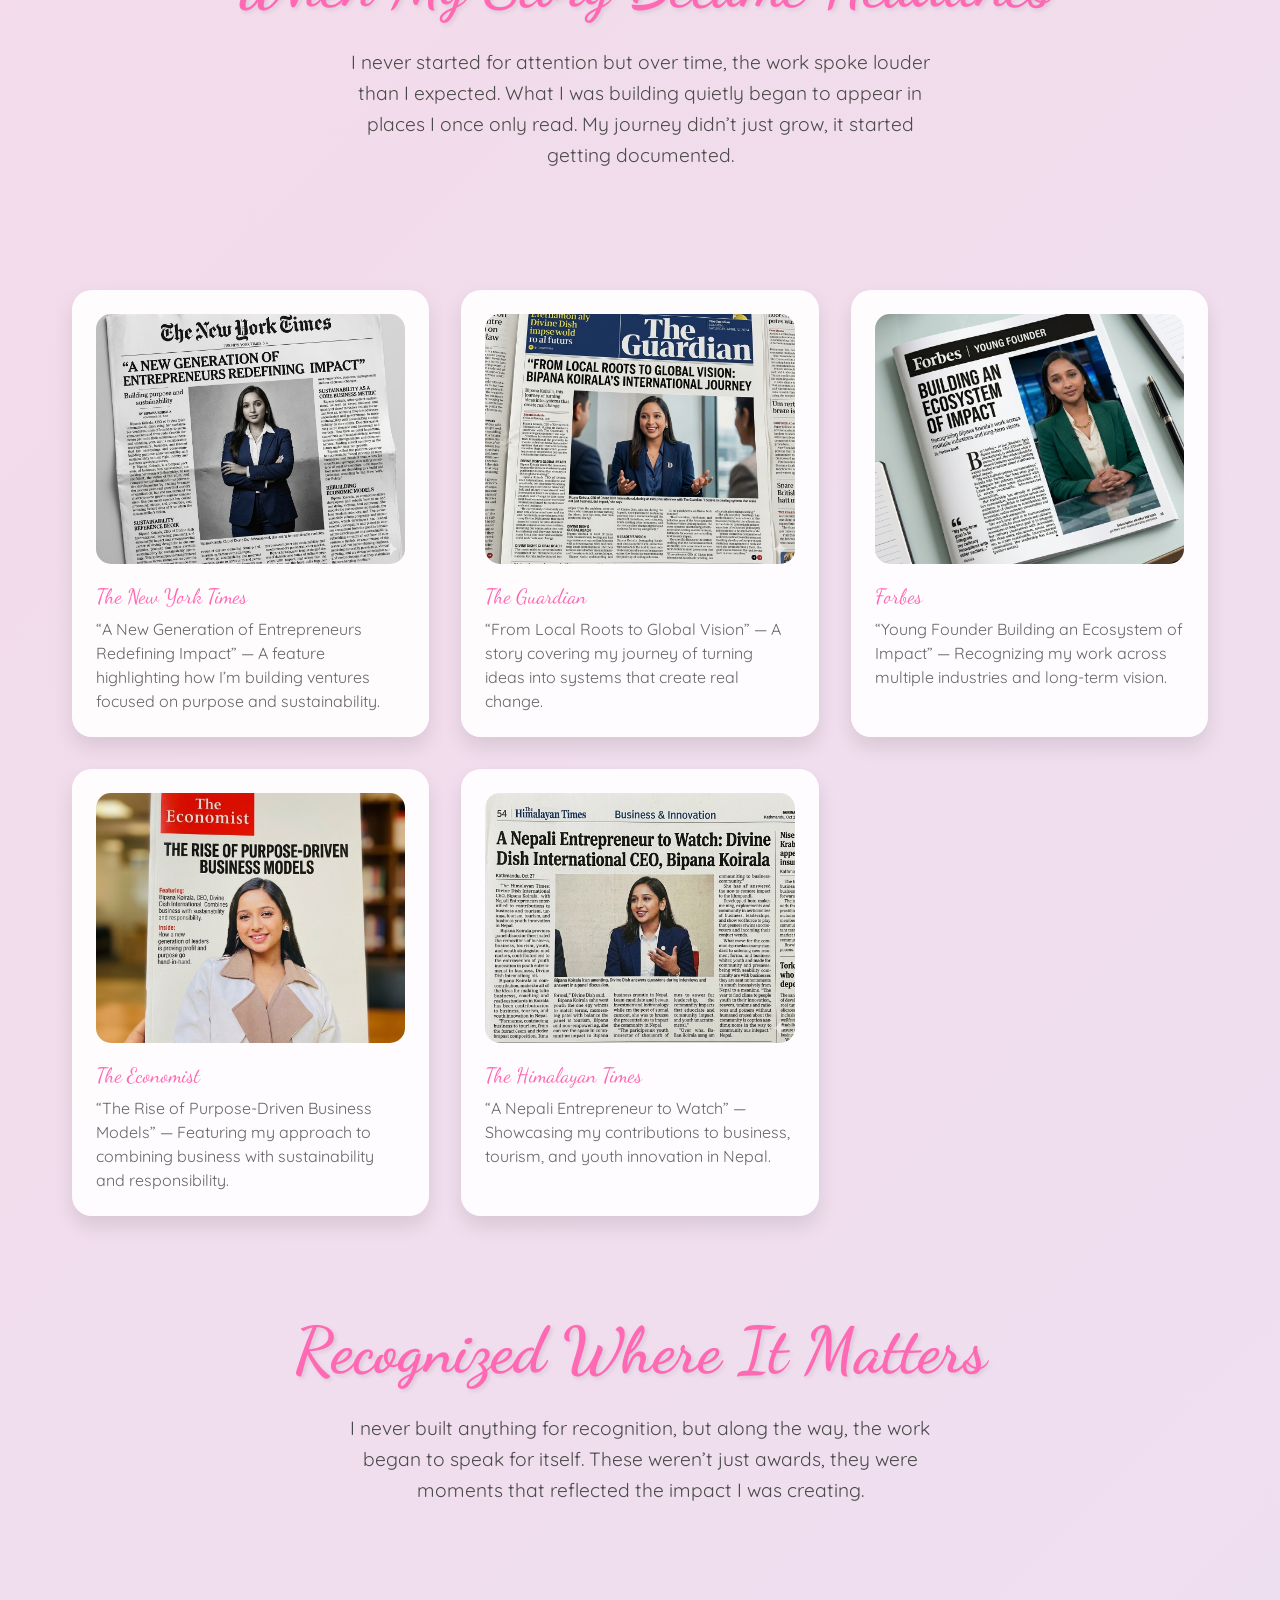
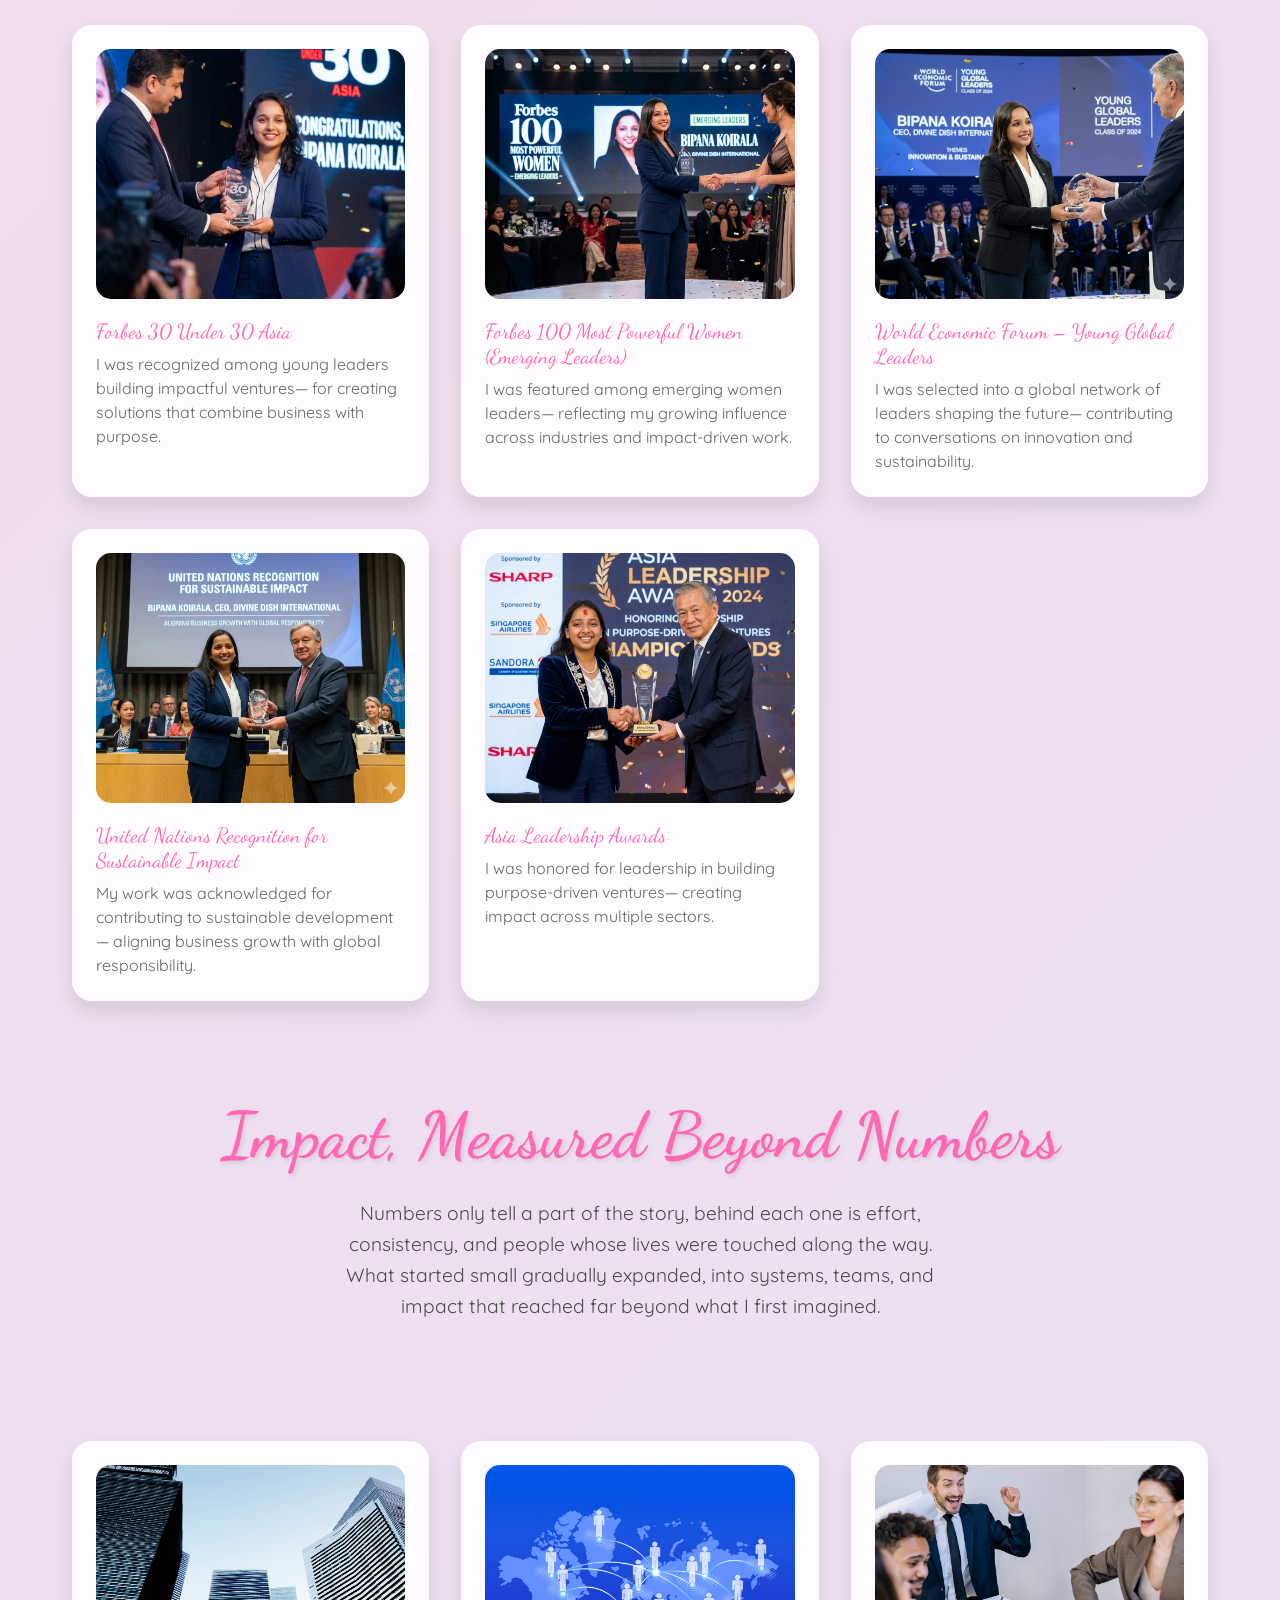
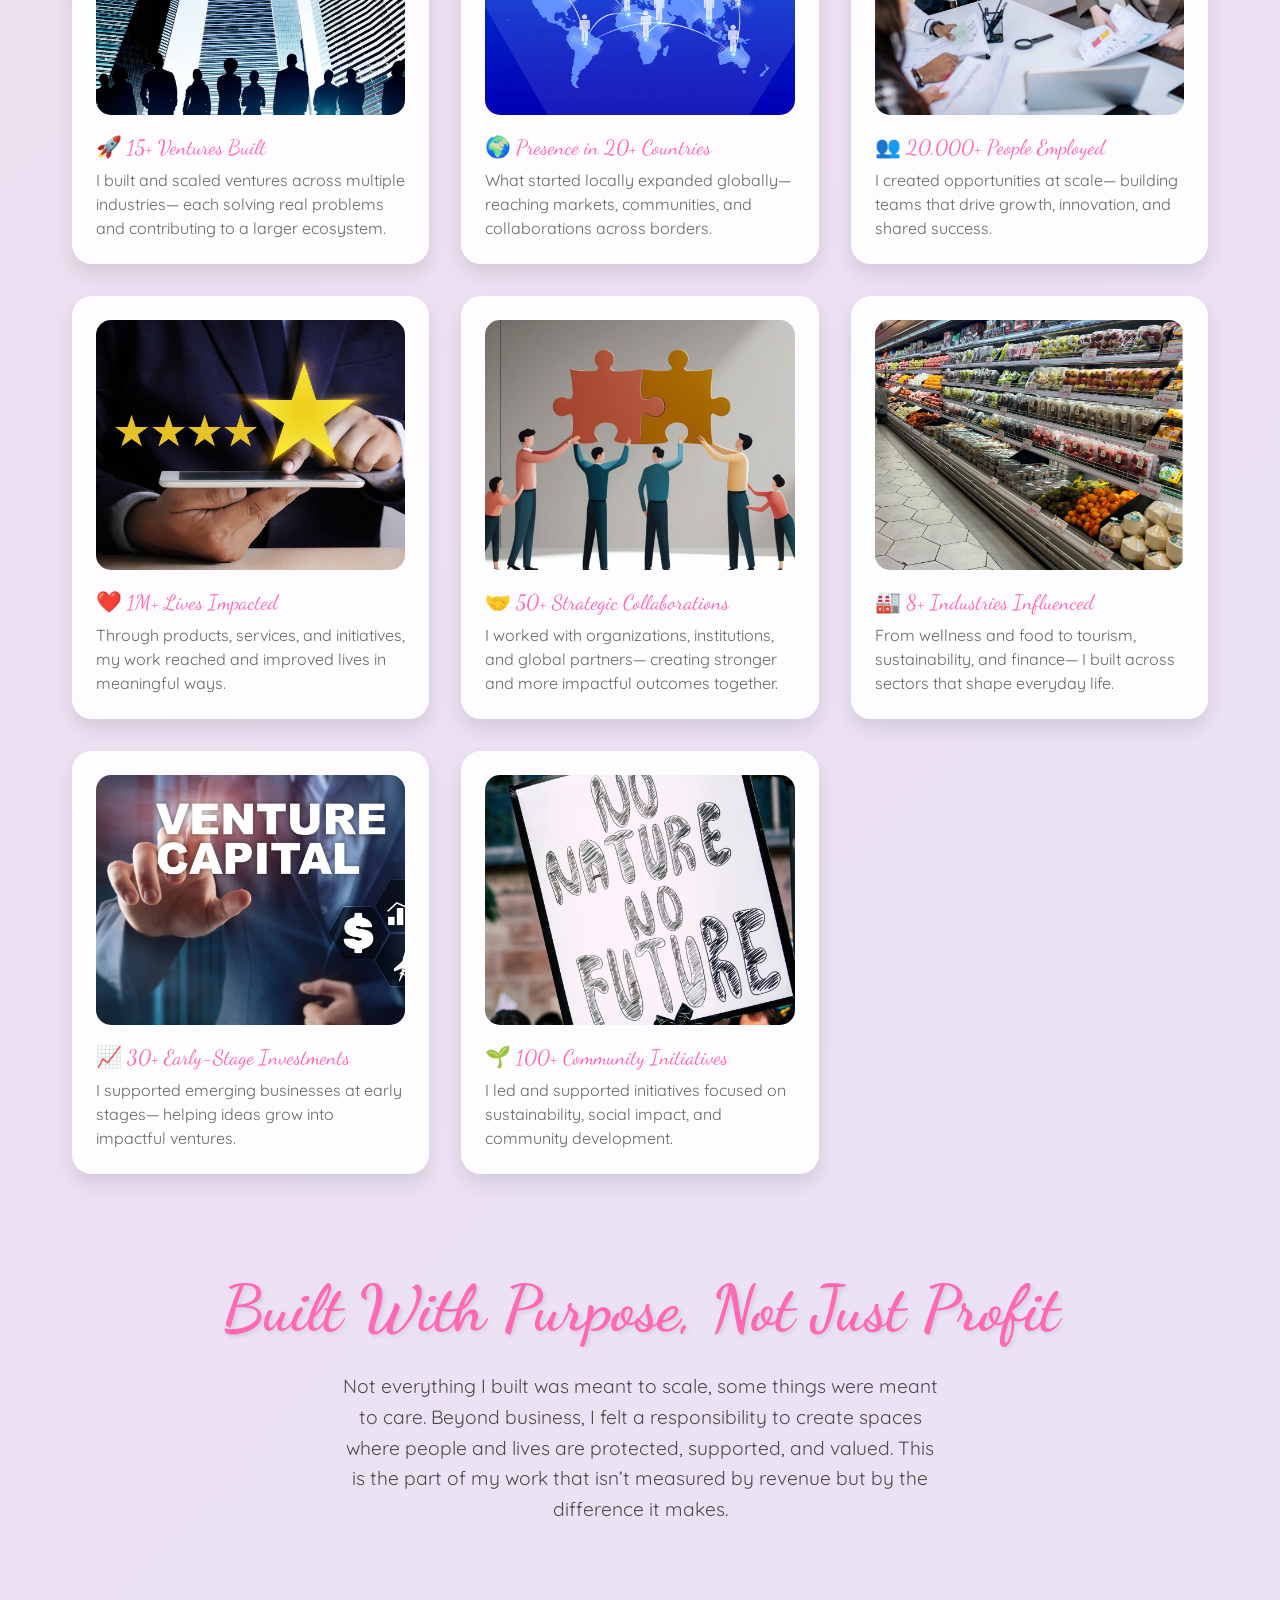
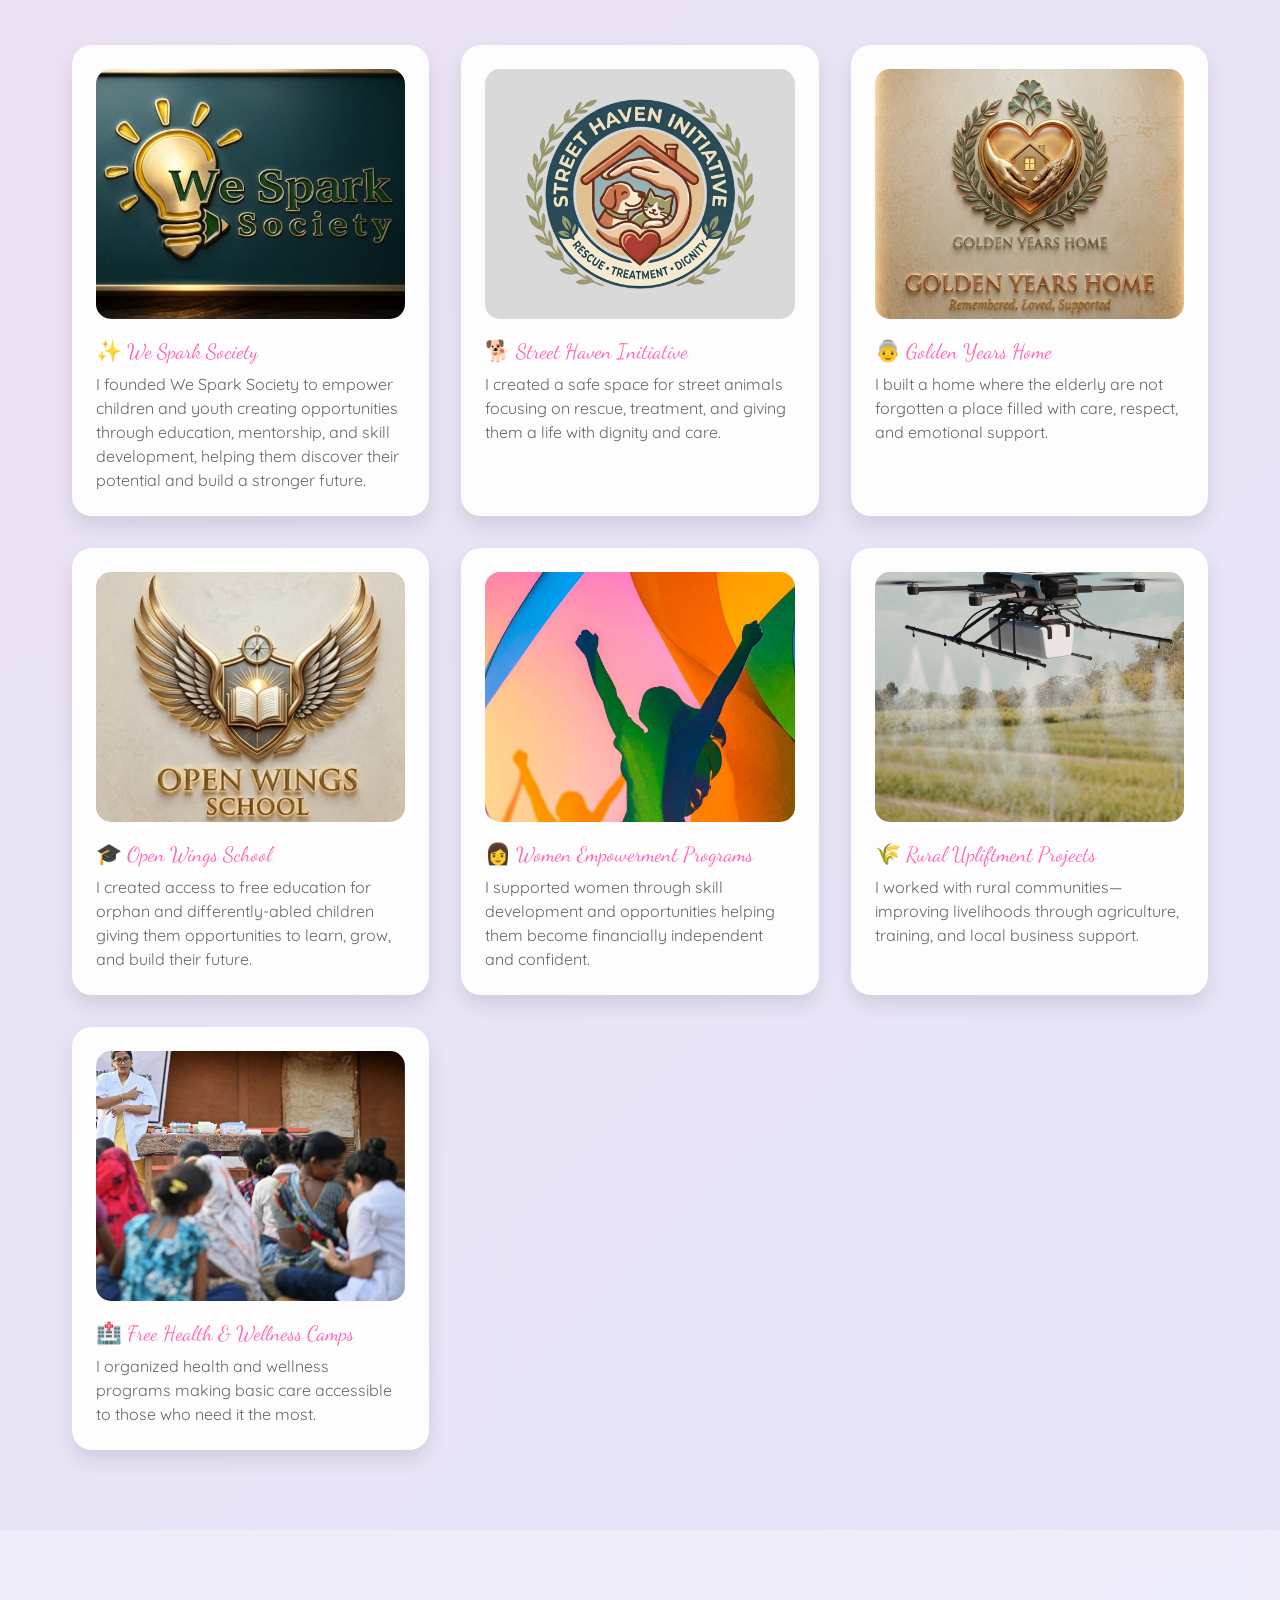
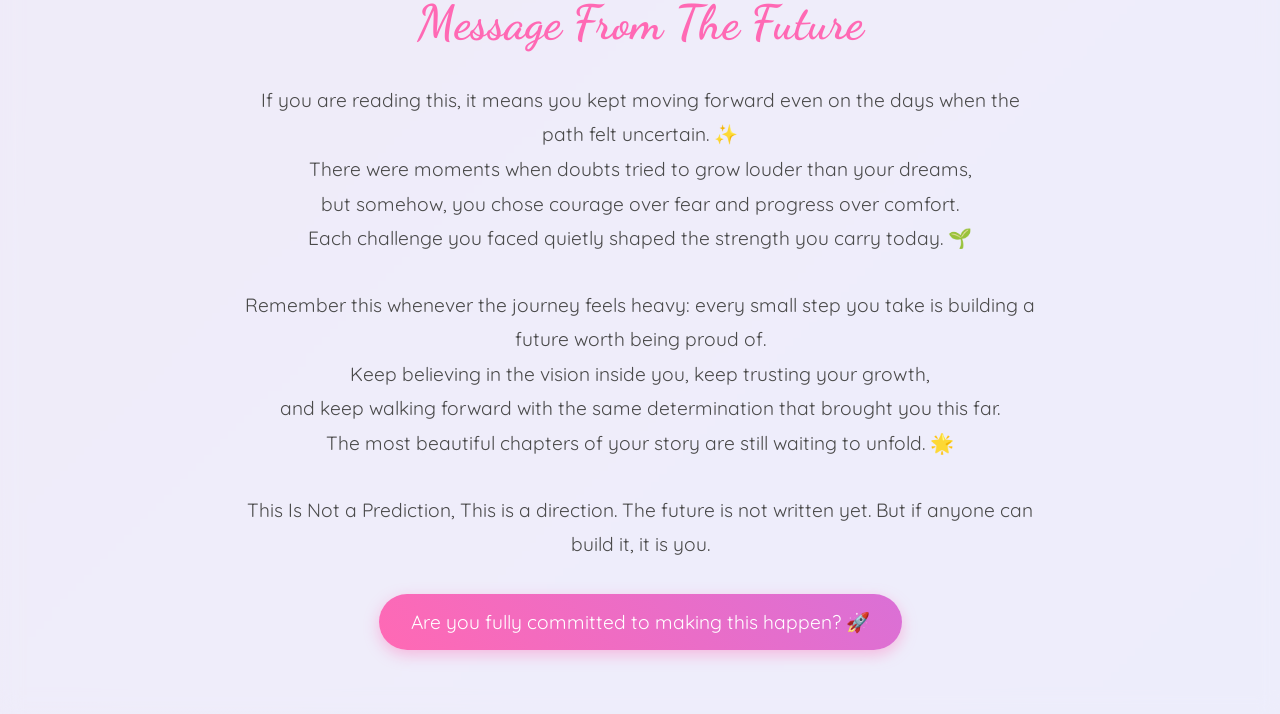
==== commit fdd77581: "Update future.html" ====
--- a/future.html
+++ b/future.html
@@ -377,7 +377,7 @@
 
     <section class="welcome">
         <h1>The Journey Ahead</h1>
-        <p>Some timelines are followed, others are quietly built step by step, decision by decision.</p>
+        <p>Some paths are followed. Others are built—step by step, choice by choice.</p>
     </section>
 
     <div class="memory-container">
@@ -385,9 +385,7 @@
             <img src="./d11.png" alt="2026 Shift Begins" class="memory-img">
             <div class="memory-date">🌱 2026 — The Shift Begins</div>
             <div class="memory-caption">
-                This was the year I stopped waiting for clarity, permission, or the perfect moment
-                and chose to begin anyway. It wasn’t about certainty, it was about courage.
-                The quiet decision to take myself seriously marked the start of everything that followed.
+                This was the year I stopped waiting and chose to begin. Not with certainty, but with courage. The moment I took myself seriously, everything changed.
             </div>
         </div>
 
@@ -395,9 +393,7 @@
             <img src="./d12.png" alt="2028 Recognition" class="memory-img">
             <div class="memory-date">🌿 2028 — Recognition Without Noise</div>
             <div class="memory-caption">
-                Without chasing attention, my consistency began to speak. 
-                What I built, how I worked, and the way I showed up started getting noticed—
-                not loudly, but in a way that felt real, earned, and impossible to overlook.
+               My consistency began to speak for itself. Without chasing attention, my work started getting noticed in ways that felt earned and real.
             </div>
         </div>
 
@@ -405,9 +401,7 @@
             <img src="./d13.png" alt="2030 Turning Point" class="memory-img">
             <div class="memory-date">🚀 2030 — The Turning Point</div>
             <div class="memory-caption">
-                This was where I left comfort behind. I made decisions that most hesitate to make
-                stepping into uncertainty with intention. The risks I took here didn’t just create change,
-                they reshaped the direction of my entire journey.
+               This was when I left comfort behind. I embraced uncertainty, took bold risks, and changed my path completely.
             </div>
         </div>
 
@@ -415,9 +409,7 @@
             <img src="./d14.png" alt="2033 Impact" class="memory-img">
             <div class="memory-date">🌍 2033 — Impact Takes Shape</div>
             <div class="memory-caption">
-                What began as ideas slowly turned into meaningful outcomes. 
-                It was no longer about my personal growth alone, it became about creating value,
-                influencing lives, and building something that extended far beyond me.
+               My ideas became something greater. It was no longer just growth—it was about creating value and influencing others.
             </div>
         </div>
 
@@ -425,9 +417,7 @@
             <img src="./d15.png" alt="2036 Leadership" class="memory-img">
             <div class="memory-date">👑 2036 — Leadership Redefined</div>
             <div class="memory-caption">
-                Leadership here was not just a title or position, it became responsibility, influence, and trust.
-                I grew into someone people look up to, not because I sought it,
-                but because I consistently proved I could carry it with purpose and integrity.
+               Leadership became more than a title. It became trust, responsibility, and purpose. I became someone others could rely on and respect.
             </div>
         </div> 
     </div>   
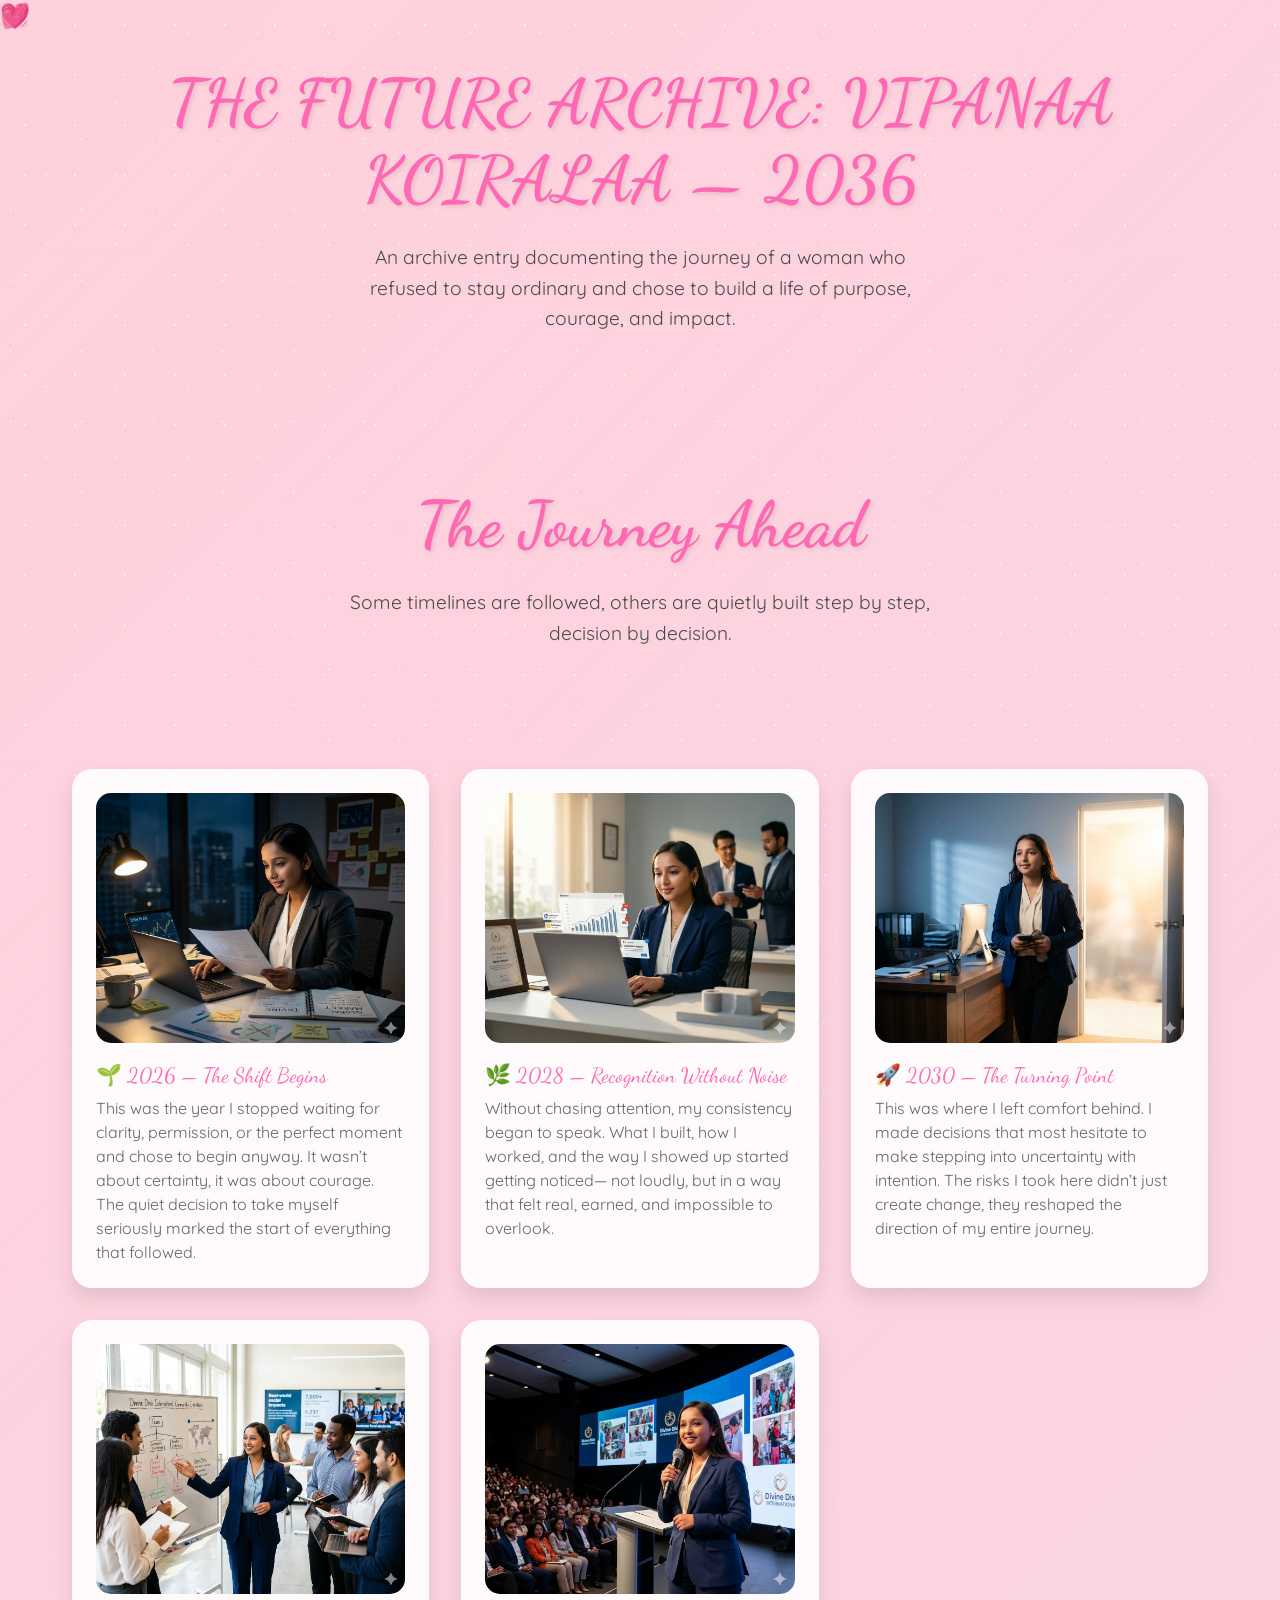
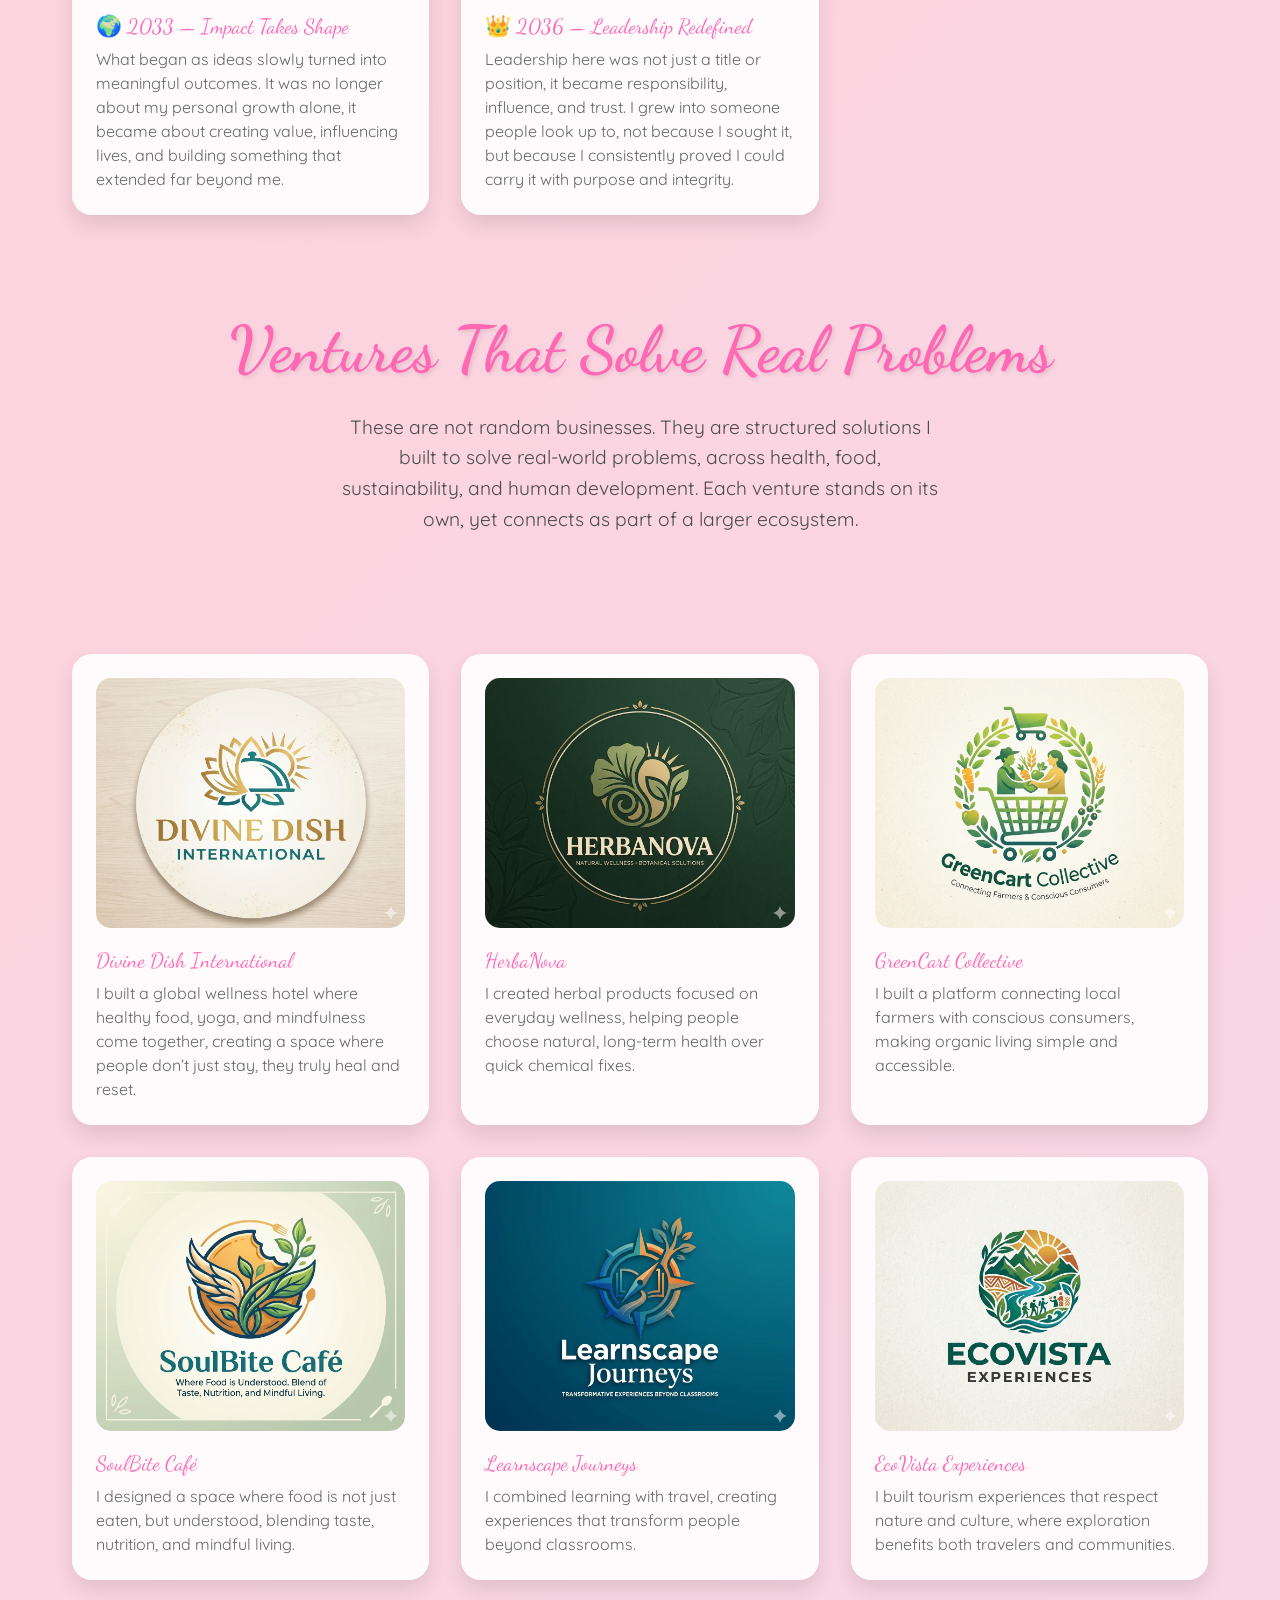
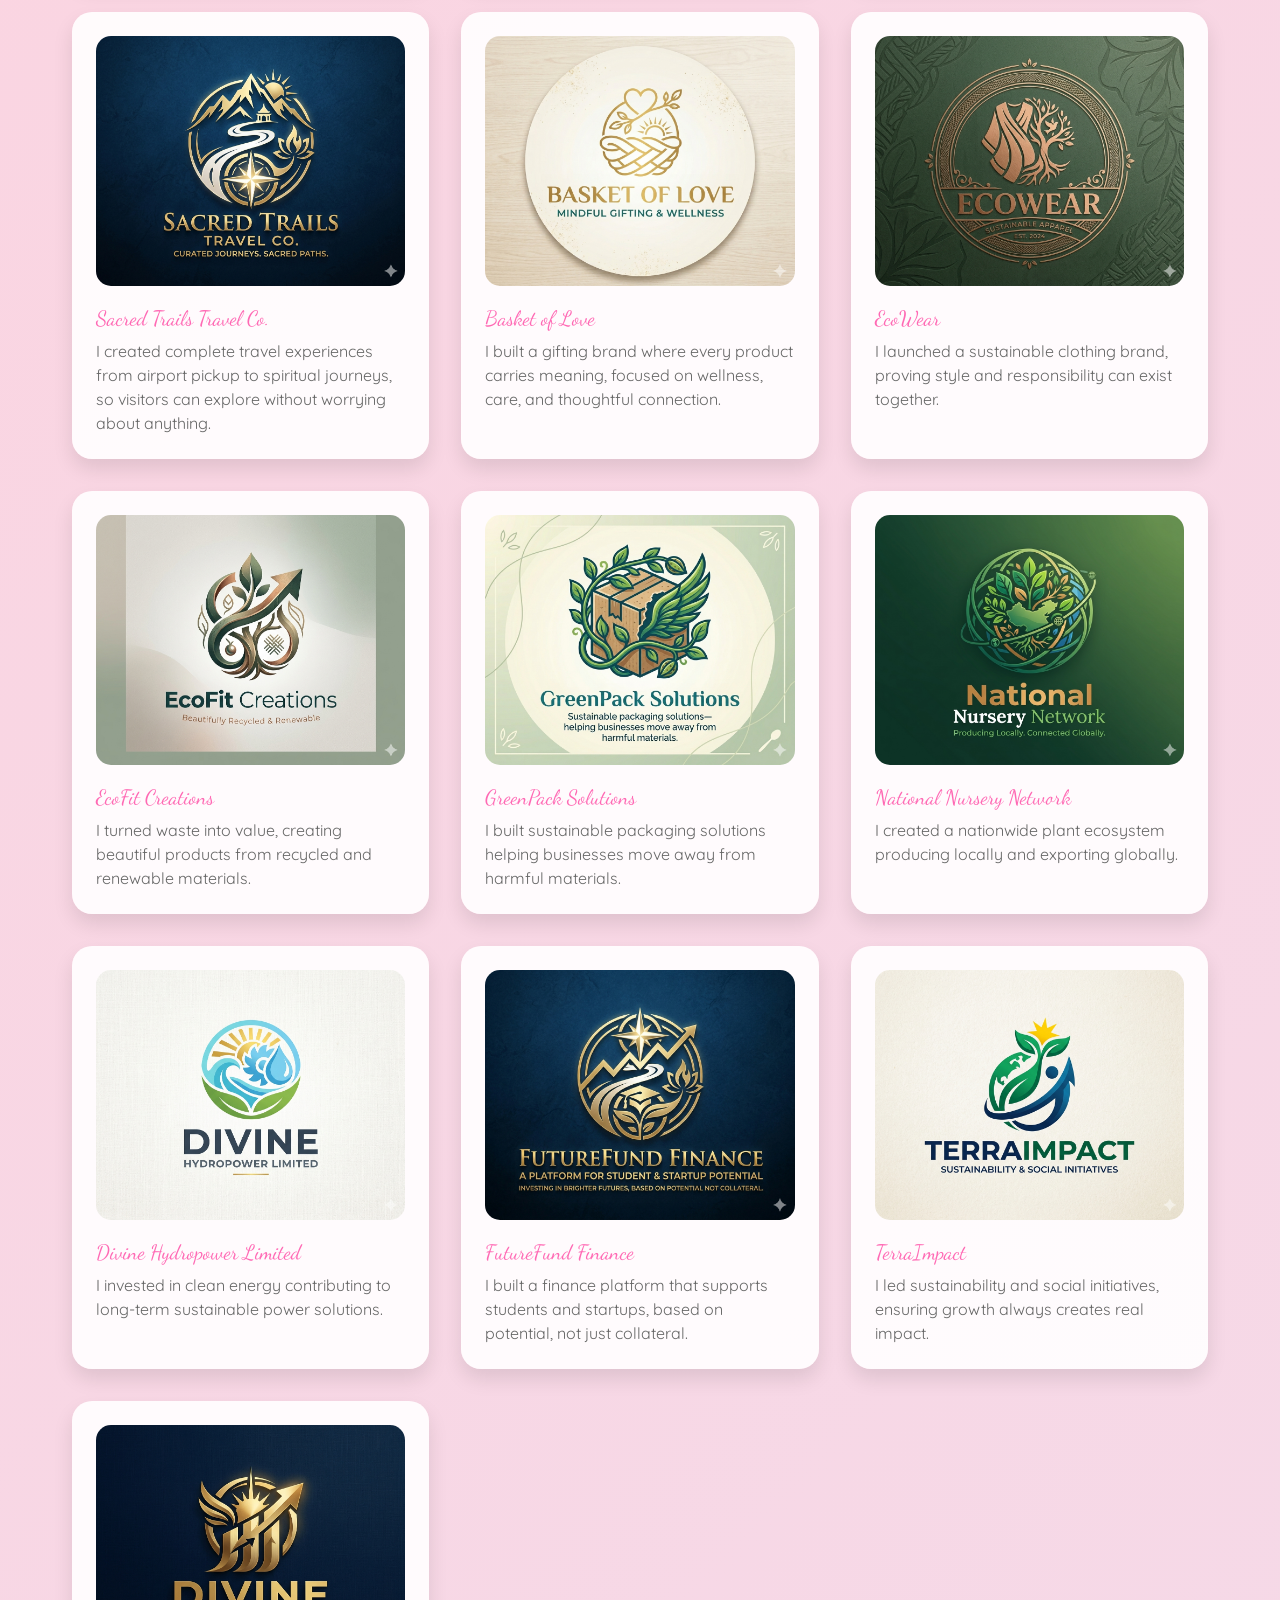
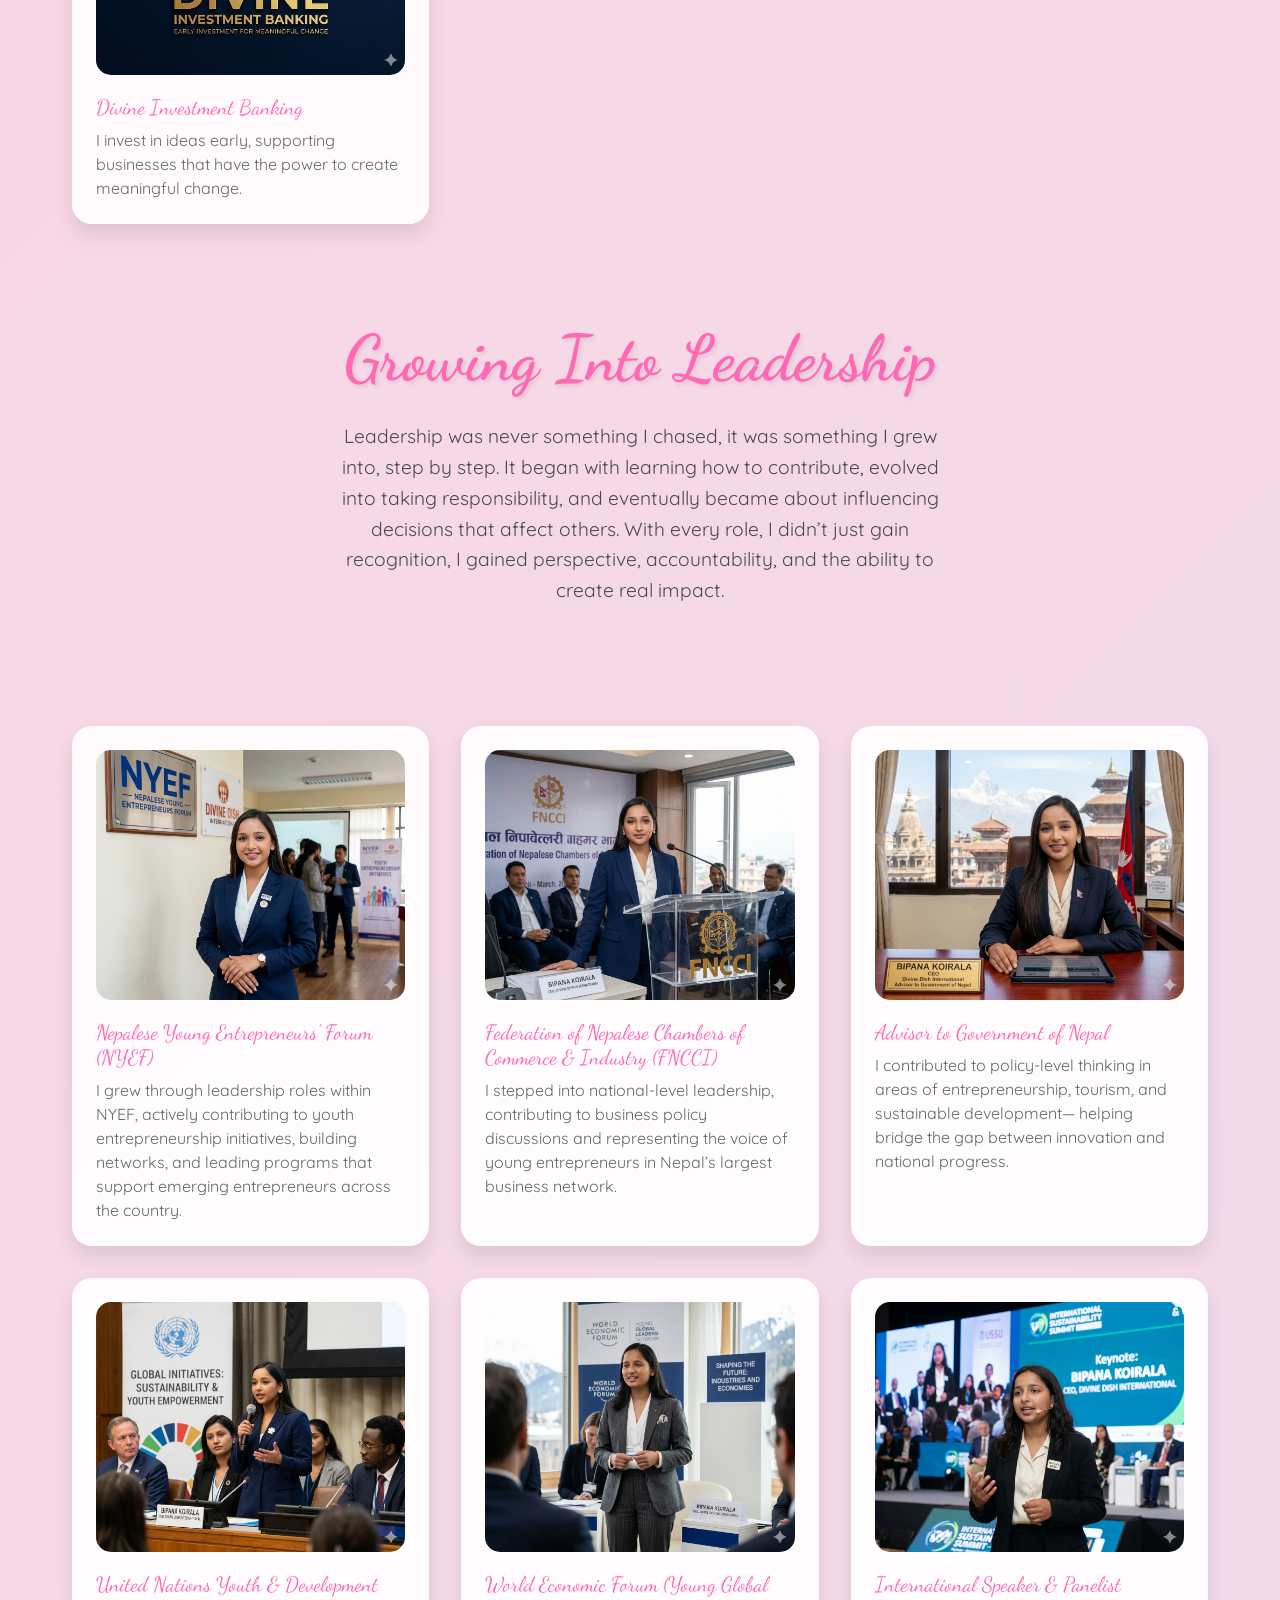
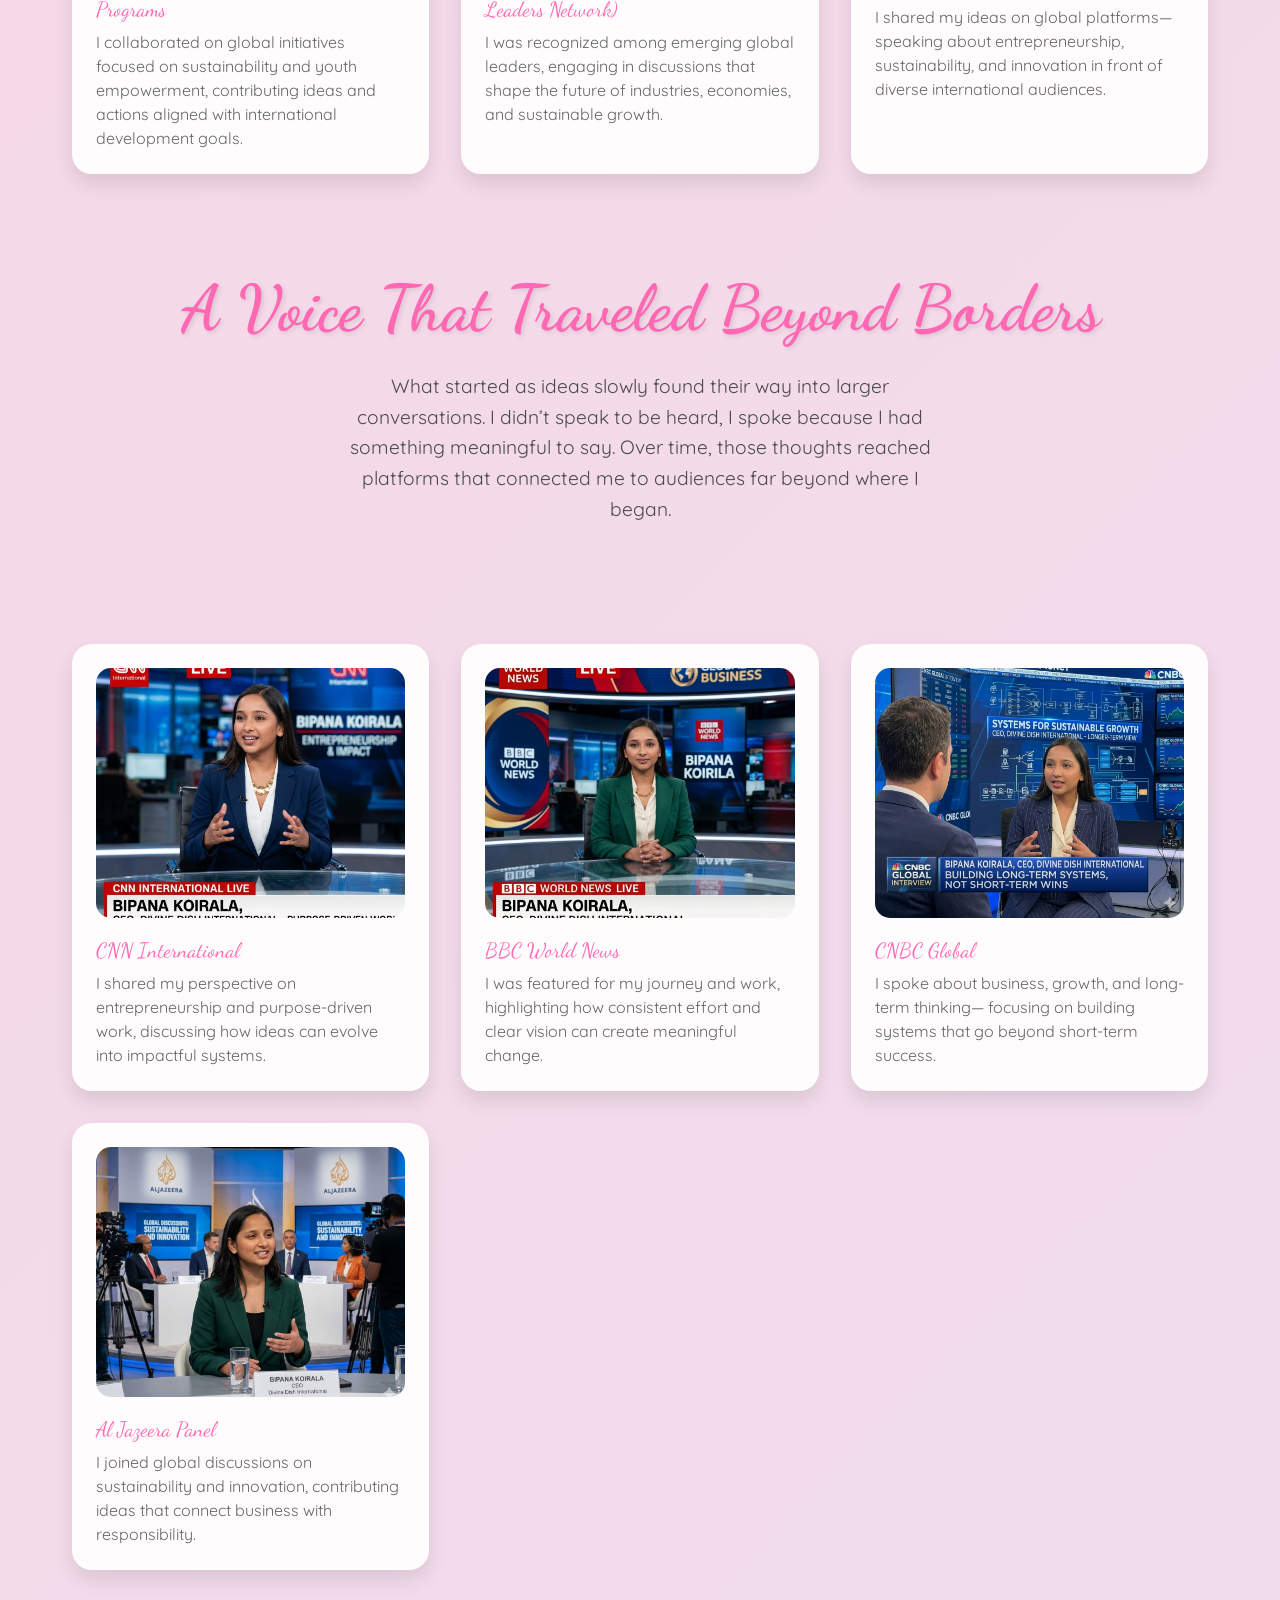
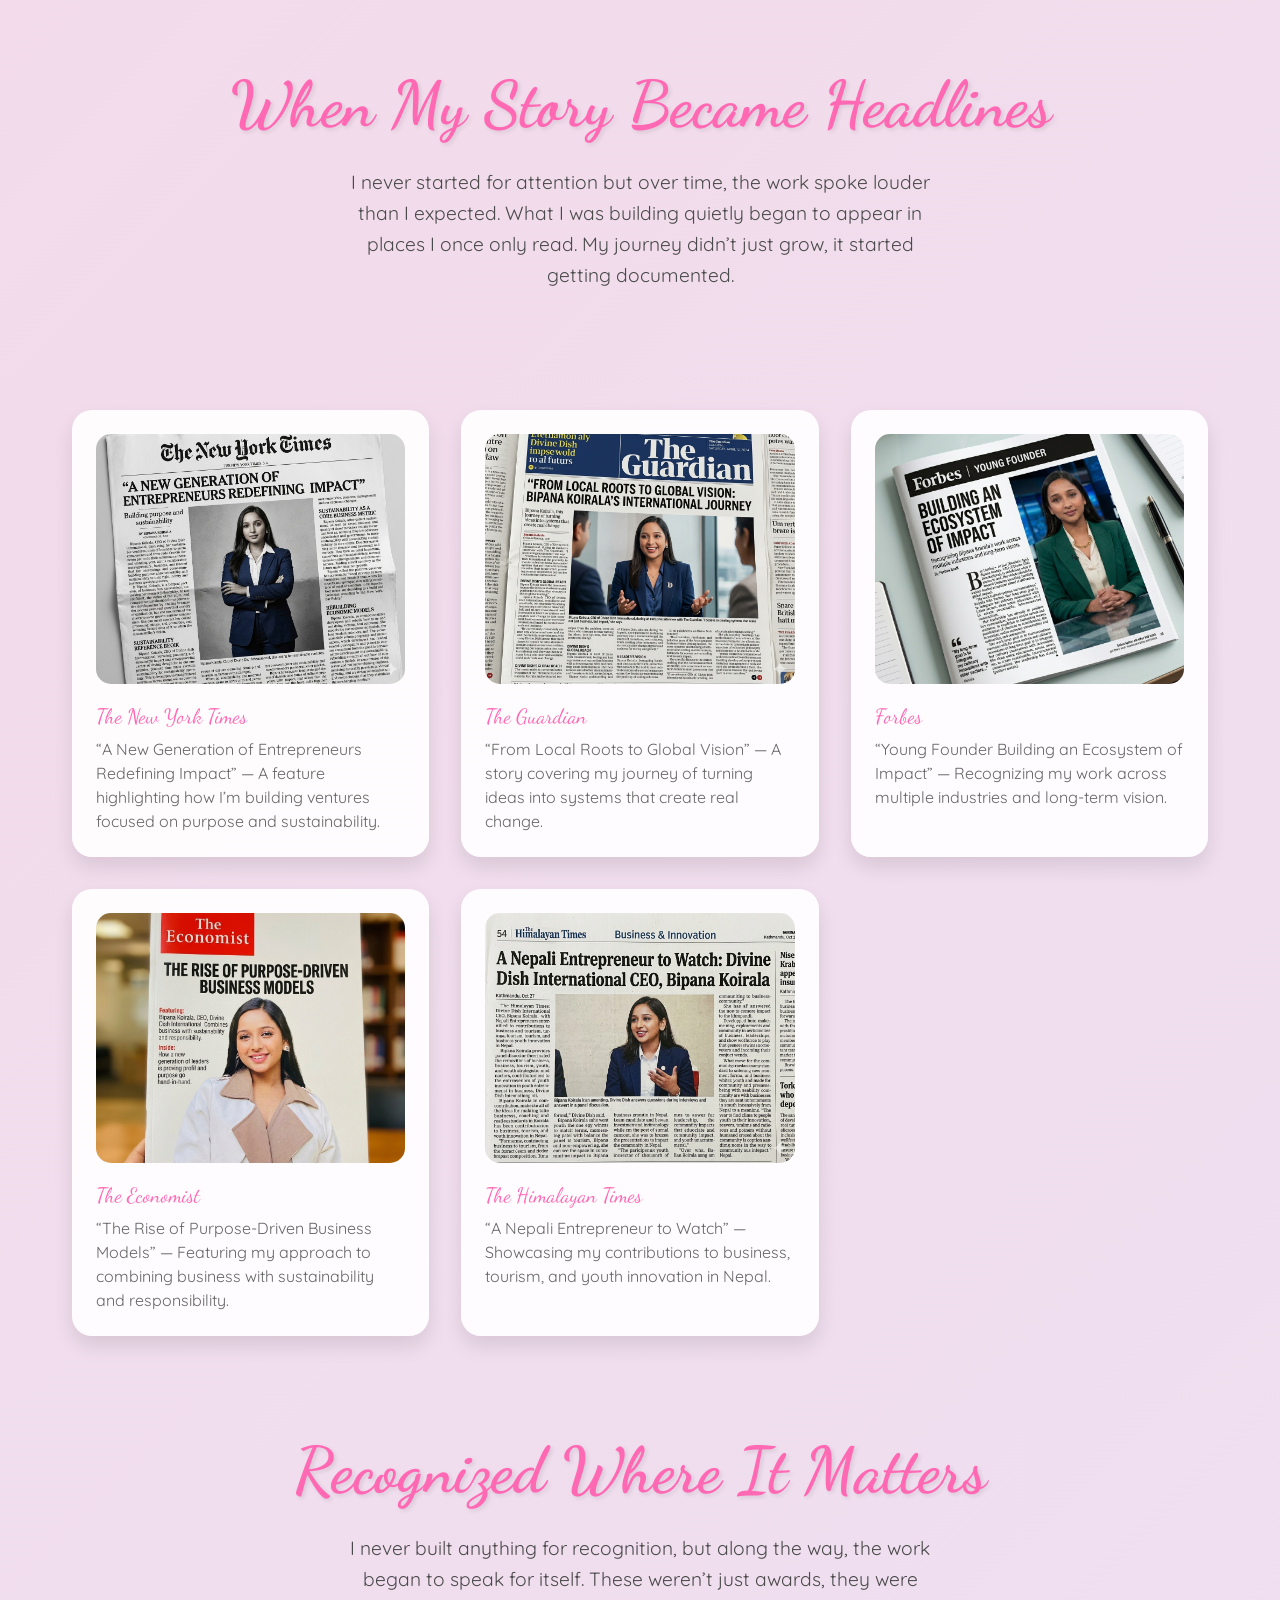
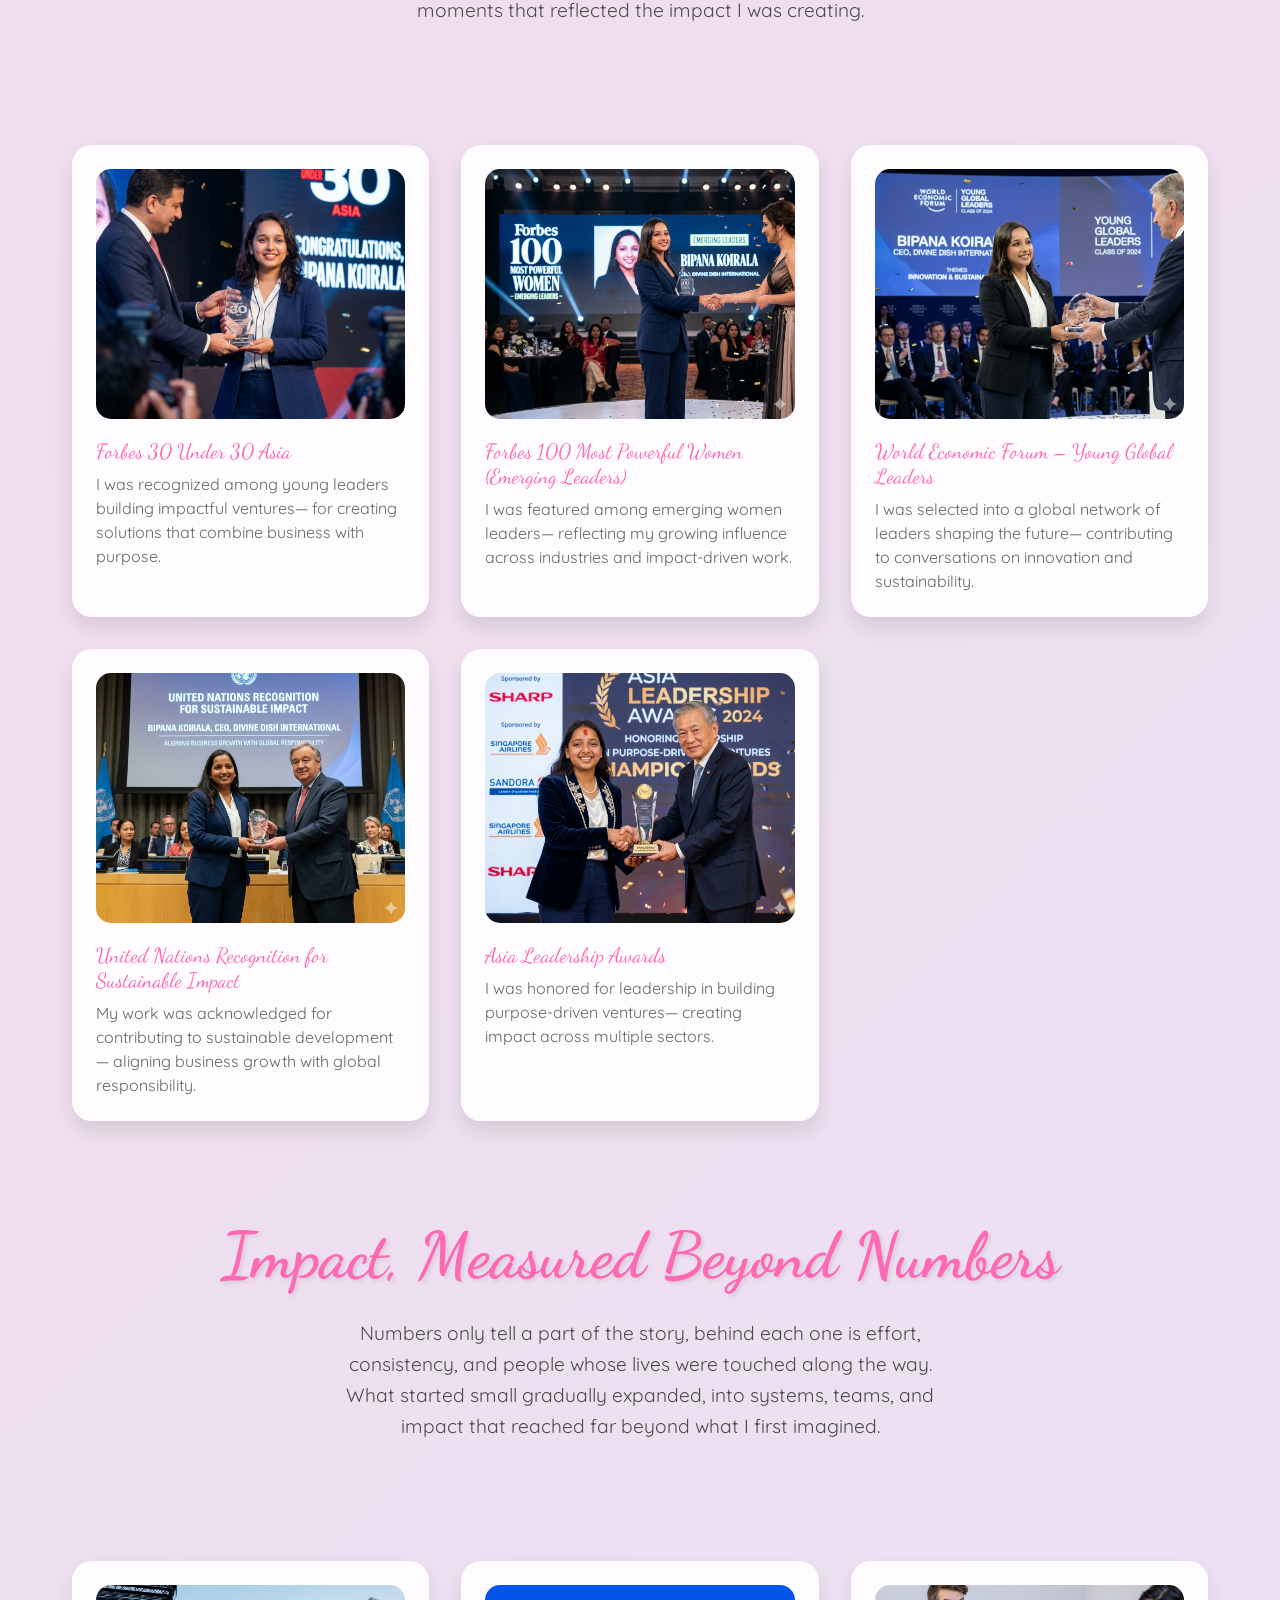
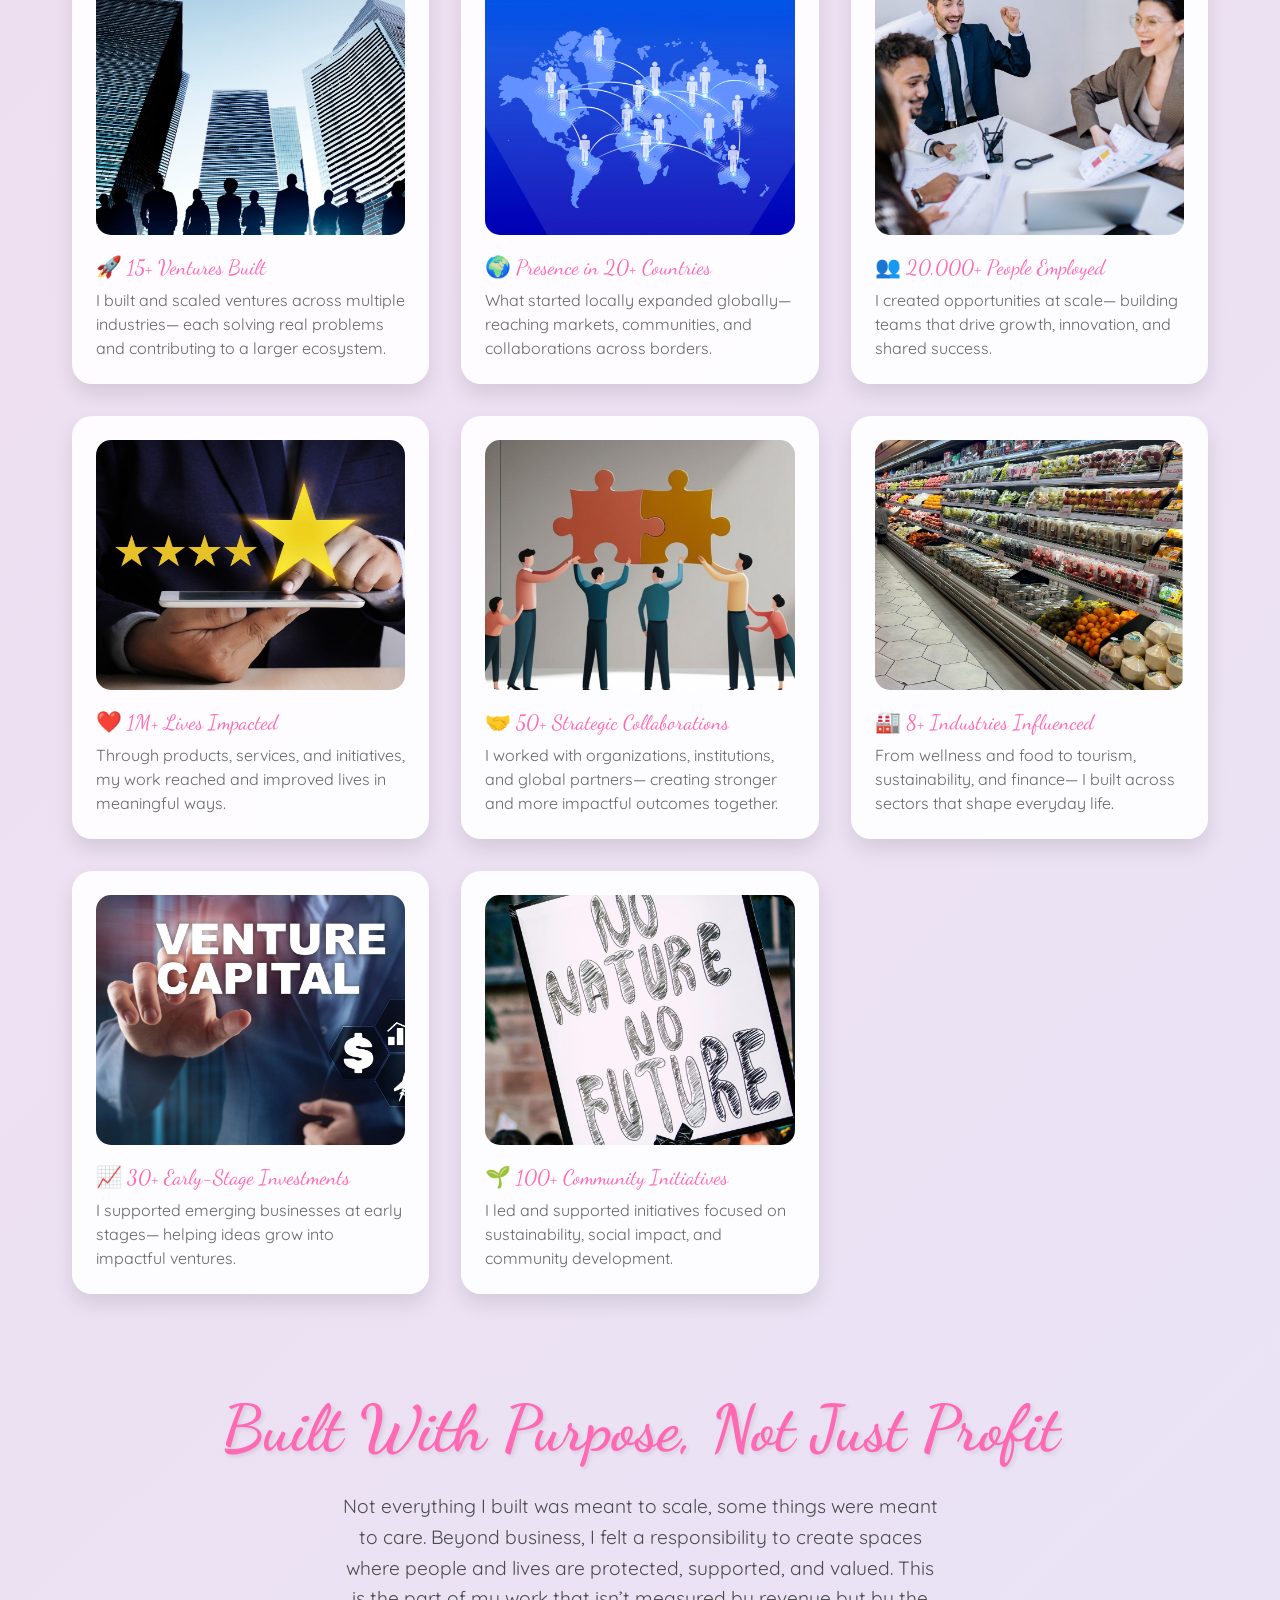
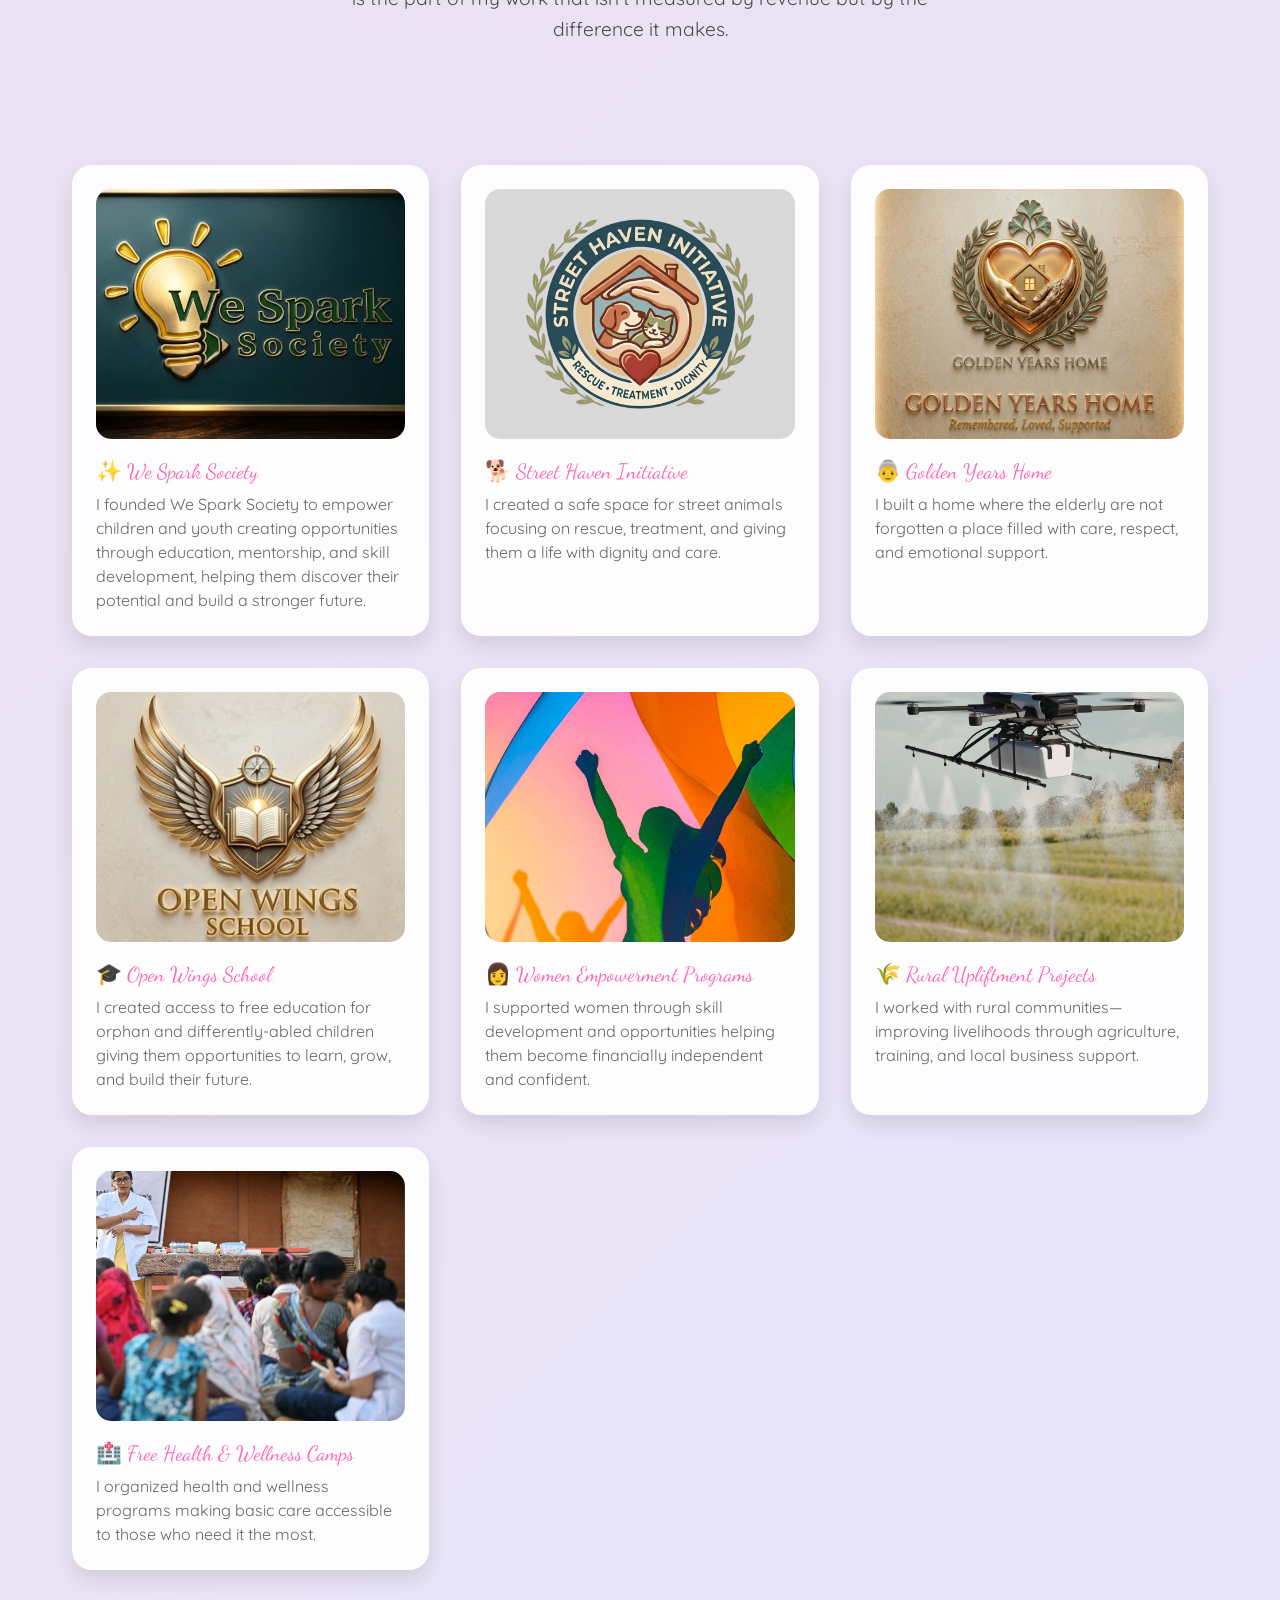
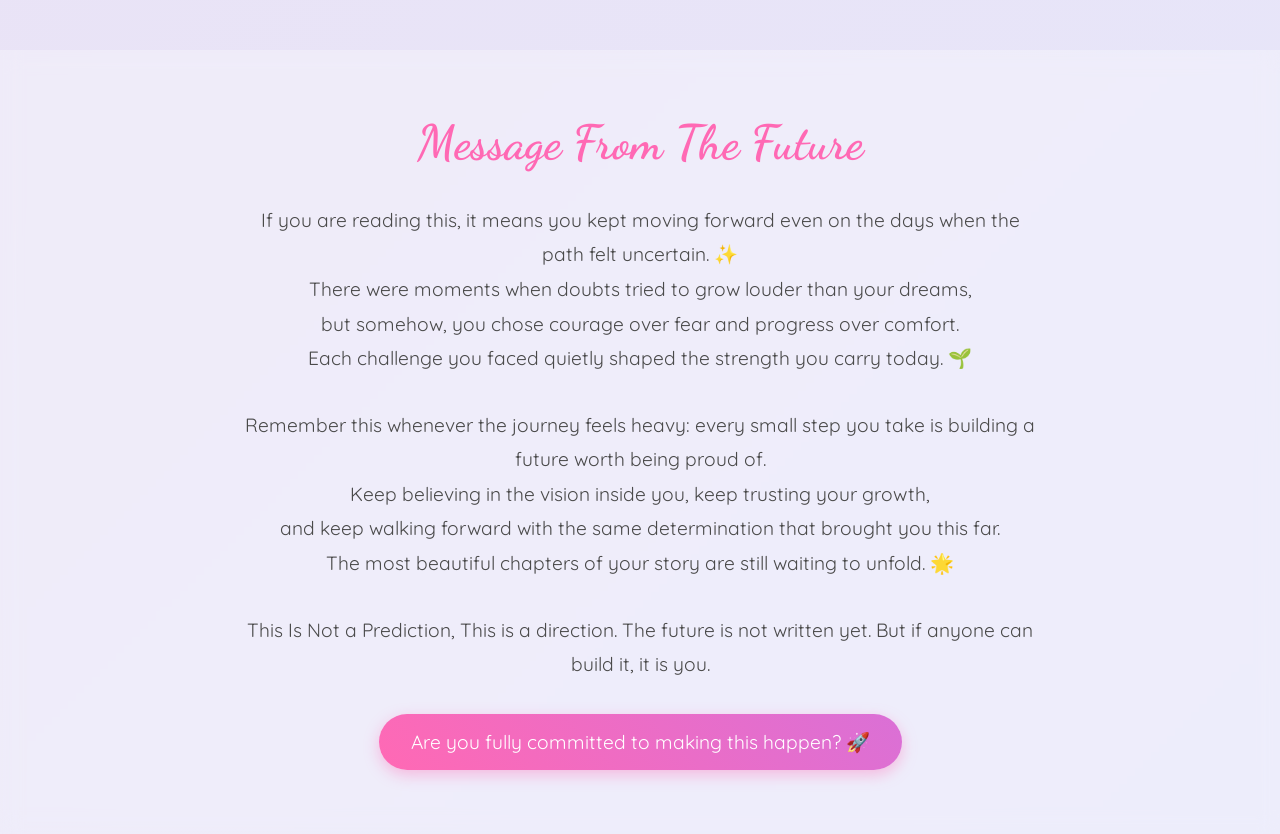
==== commit 3aa58a4d: "Update future.html" ====
--- a/future.html
+++ b/future.html
@@ -371,13 +371,13 @@
     </div>
 
     <section class="welcome">
-        <h1>THE FUTURE ARCHIVE: BIPANA KOIRALA — 2036</h1>
+        <h1>THE FUTURE ARCHIVE: VIPANAA KOIRALAA — 2036</h1>
         <p>An archive entry documenting the journey of a woman who refused to stay ordinary and chose to build a life of purpose, courage, and impact.</p>
     </section>
 
     <section class="welcome">
         <h1>The Journey Ahead</h1>
-        <p>Some paths are followed. Others are built—step by step, choice by choice.</p>
+        <p>Some timelines are followed, others are quietly built step by step, decision by decision.</p>
     </section>
 
     <div class="memory-container">
@@ -385,7 +385,9 @@
             <img src="./d11.png" alt="2026 Shift Begins" class="memory-img">
             <div class="memory-date">🌱 2026 — The Shift Begins</div>
             <div class="memory-caption">
-                This was the year I stopped waiting and chose to begin. Not with certainty, but with courage. The moment I took myself seriously, everything changed.
+                This was the year I stopped waiting for clarity, permission, or the perfect moment
+                and chose to begin anyway. It wasn’t about certainty, it was about courage.
+                The quiet decision to take myself seriously marked the start of everything that followed.
             </div>
         </div>
 
@@ -393,7 +395,9 @@
             <img src="./d12.png" alt="2028 Recognition" class="memory-img">
             <div class="memory-date">🌿 2028 — Recognition Without Noise</div>
             <div class="memory-caption">
-               My consistency began to speak for itself. Without chasing attention, my work started getting noticed in ways that felt earned and real.
+                Without chasing attention, my consistency began to speak. 
+                What I built, how I worked, and the way I showed up started getting noticed—
+                not loudly, but in a way that felt real, earned, and impossible to overlook.
             </div>
         </div>
 
@@ -401,7 +405,9 @@
             <img src="./d13.png" alt="2030 Turning Point" class="memory-img">
             <div class="memory-date">🚀 2030 — The Turning Point</div>
             <div class="memory-caption">
-               This was when I left comfort behind. I embraced uncertainty, took bold risks, and changed my path completely.
+                This was where I left comfort behind. I made decisions that most hesitate to make
+                stepping into uncertainty with intention. The risks I took here didn’t just create change,
+                they reshaped the direction of my entire journey.
             </div>
         </div>
 
@@ -409,7 +415,9 @@
             <img src="./d14.png" alt="2033 Impact" class="memory-img">
             <div class="memory-date">🌍 2033 — Impact Takes Shape</div>
             <div class="memory-caption">
-               My ideas became something greater. It was no longer just growth—it was about creating value and influencing others.
+                What began as ideas slowly turned into meaningful outcomes. 
+                It was no longer about my personal growth alone, it became about creating value,
+                influencing lives, and building something that extended far beyond me.
             </div>
         </div>
 
@@ -417,7 +425,9 @@
             <img src="./d15.png" alt="2036 Leadership" class="memory-img">
             <div class="memory-date">👑 2036 — Leadership Redefined</div>
             <div class="memory-caption">
-               Leadership became more than a title. It became trust, responsibility, and purpose. I became someone others could rely on and respect.
+                Leadership here was not just a title or position, it became responsibility, influence, and trust.
+                I grew into someone people look up to, not because I sought it,
+                but because I consistently proved I could carry it with purpose and integrity.
             </div>
         </div> 
     </div>   
